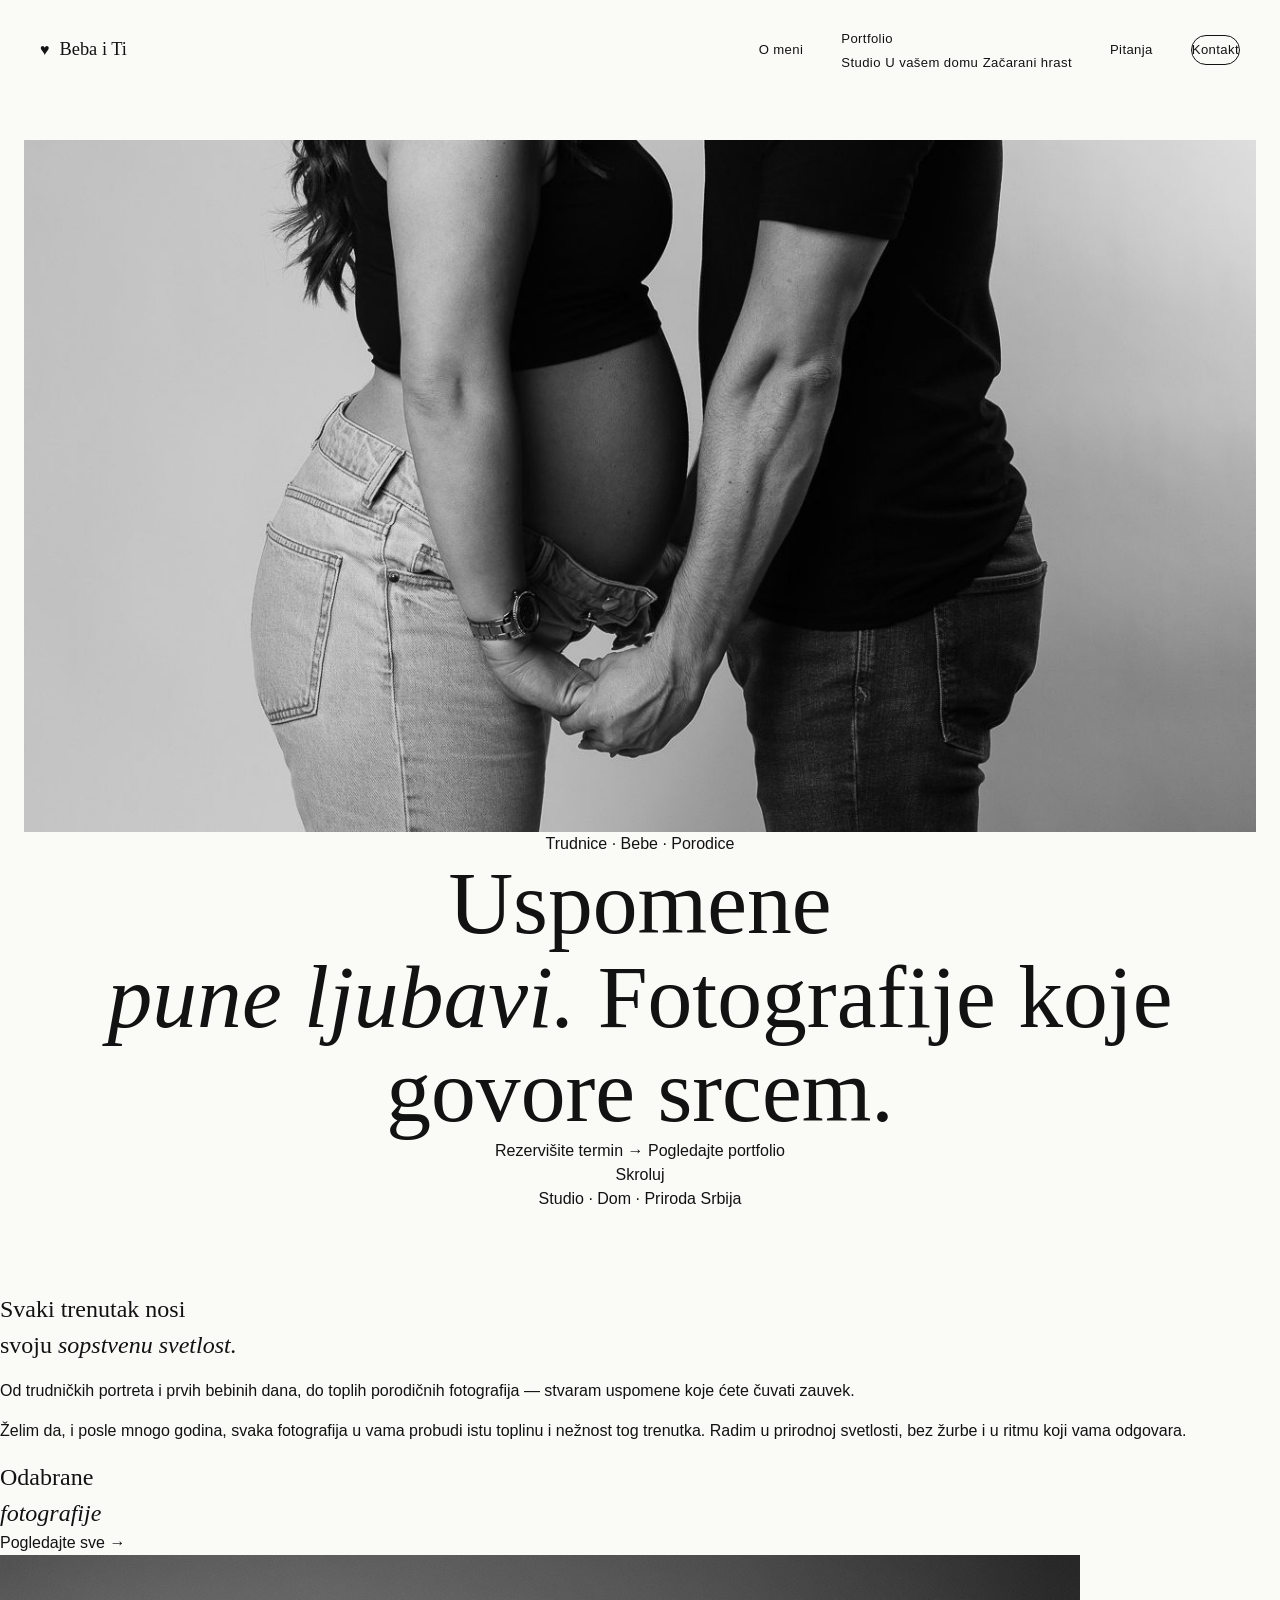
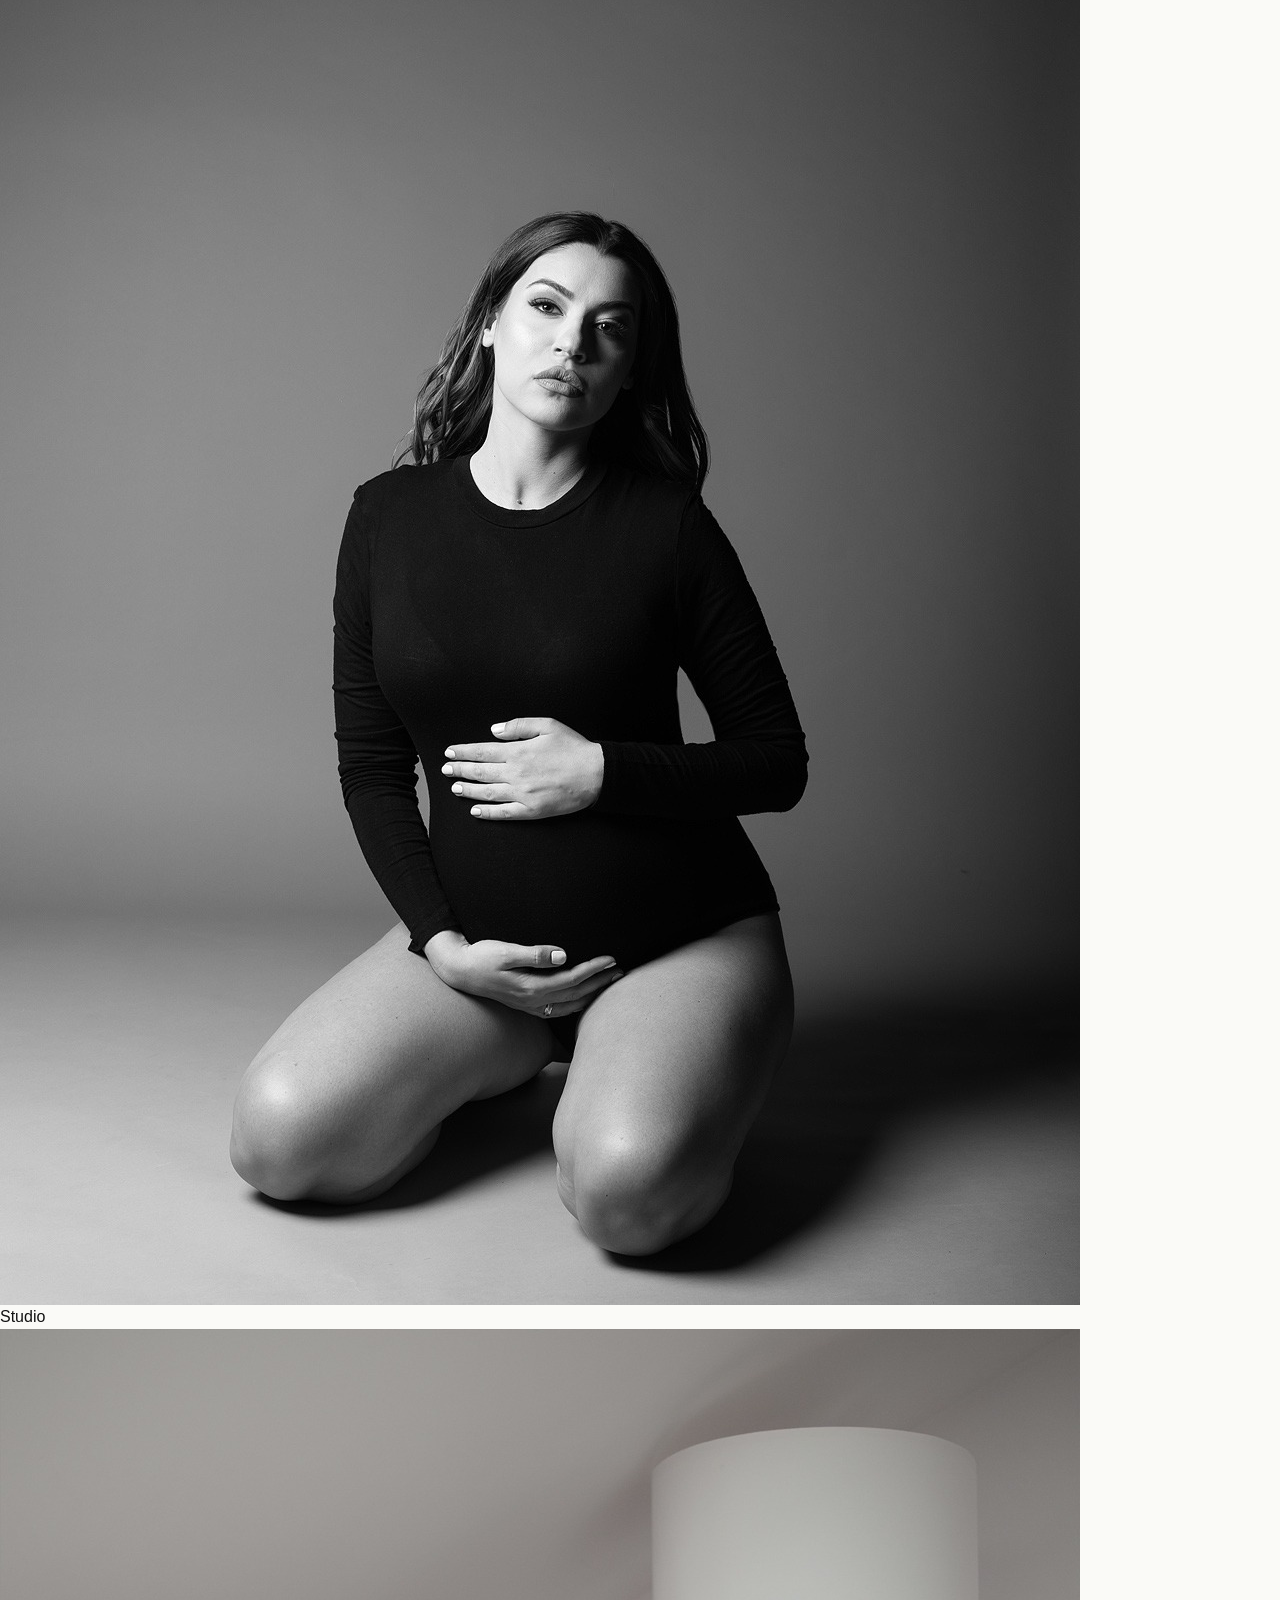
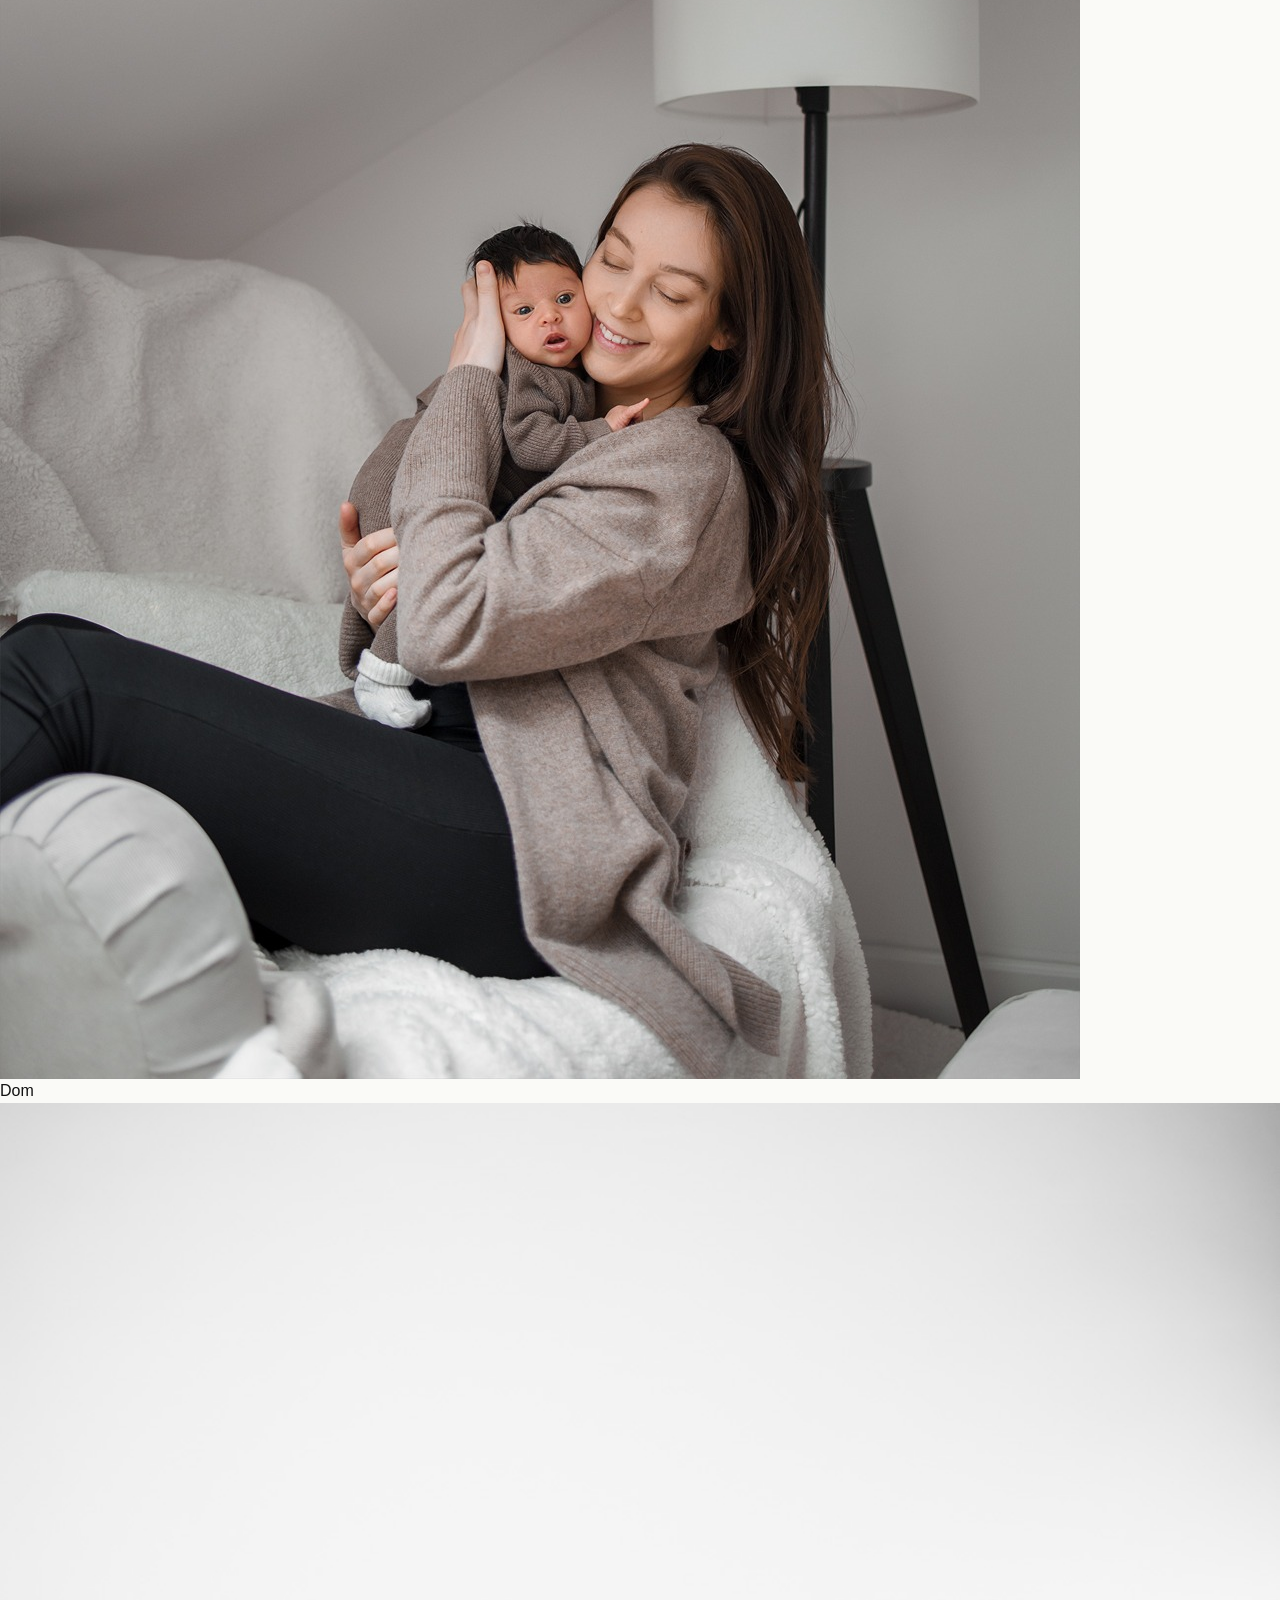
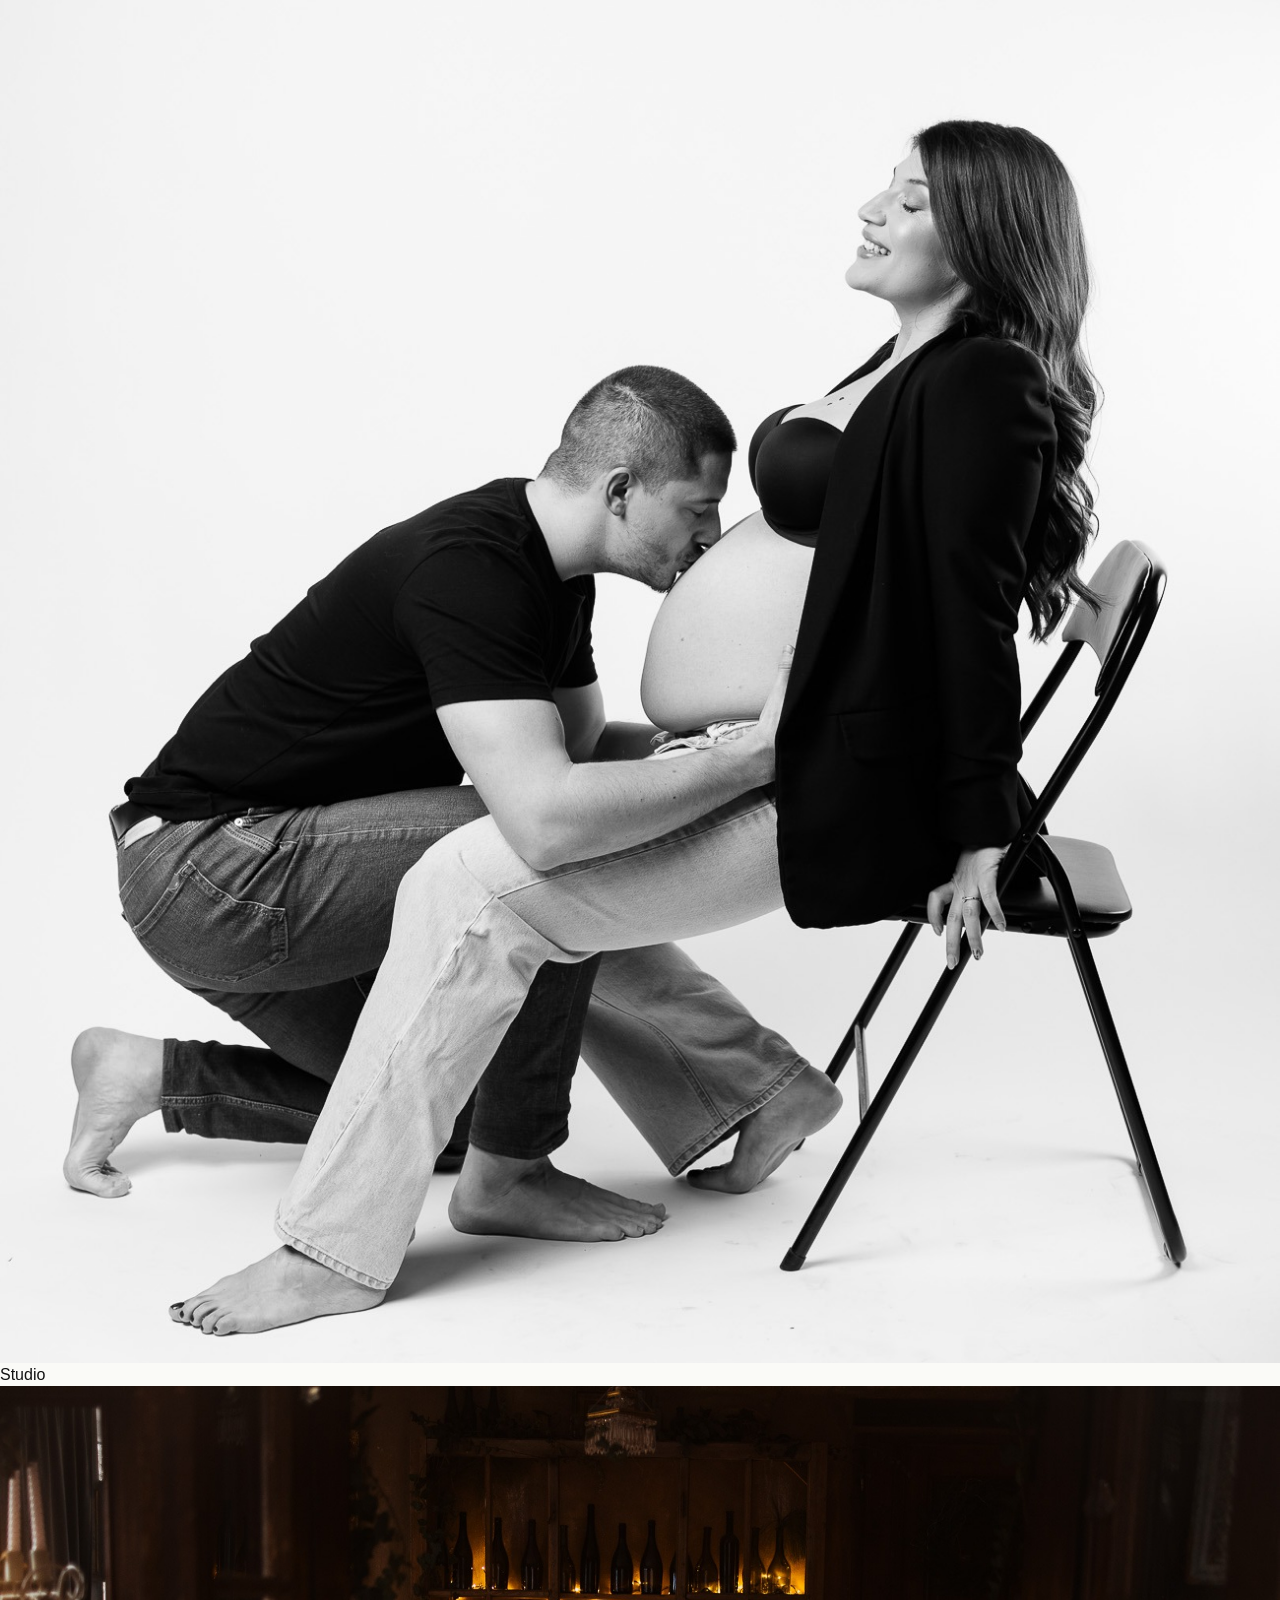
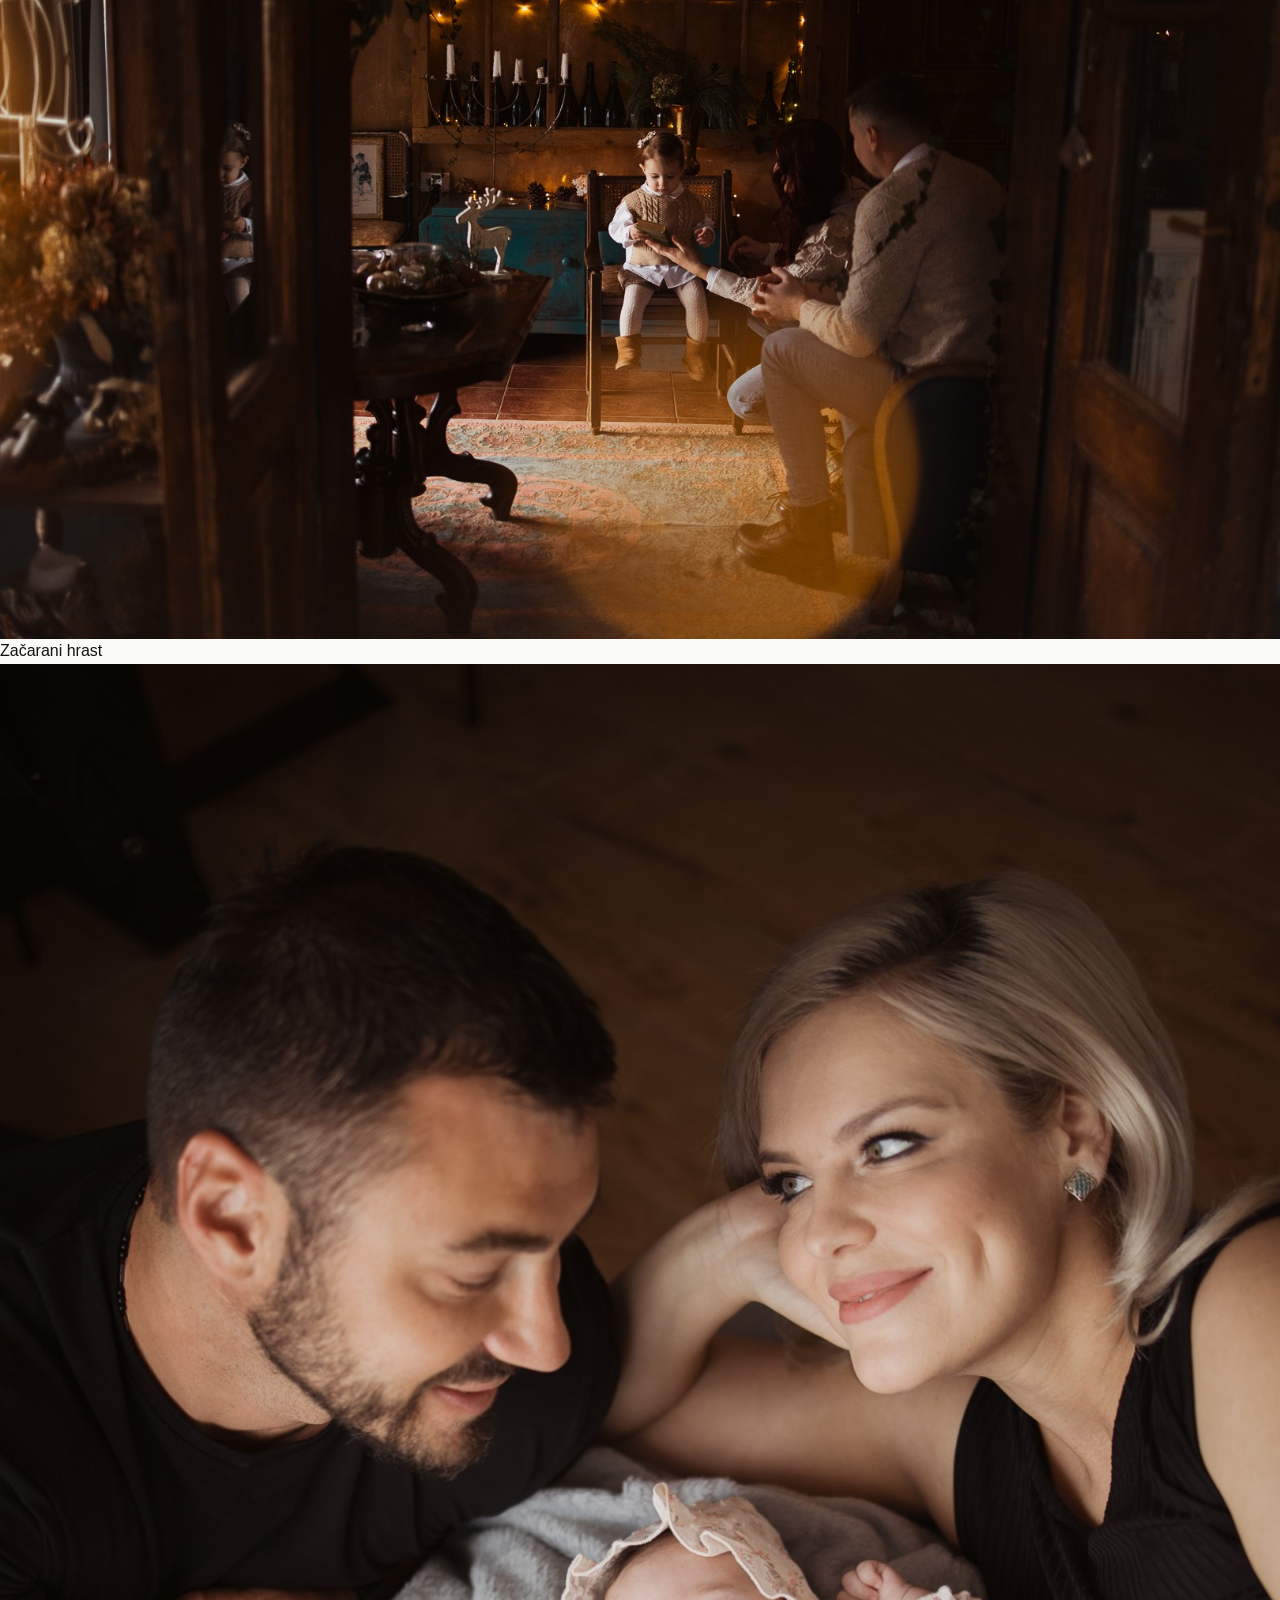
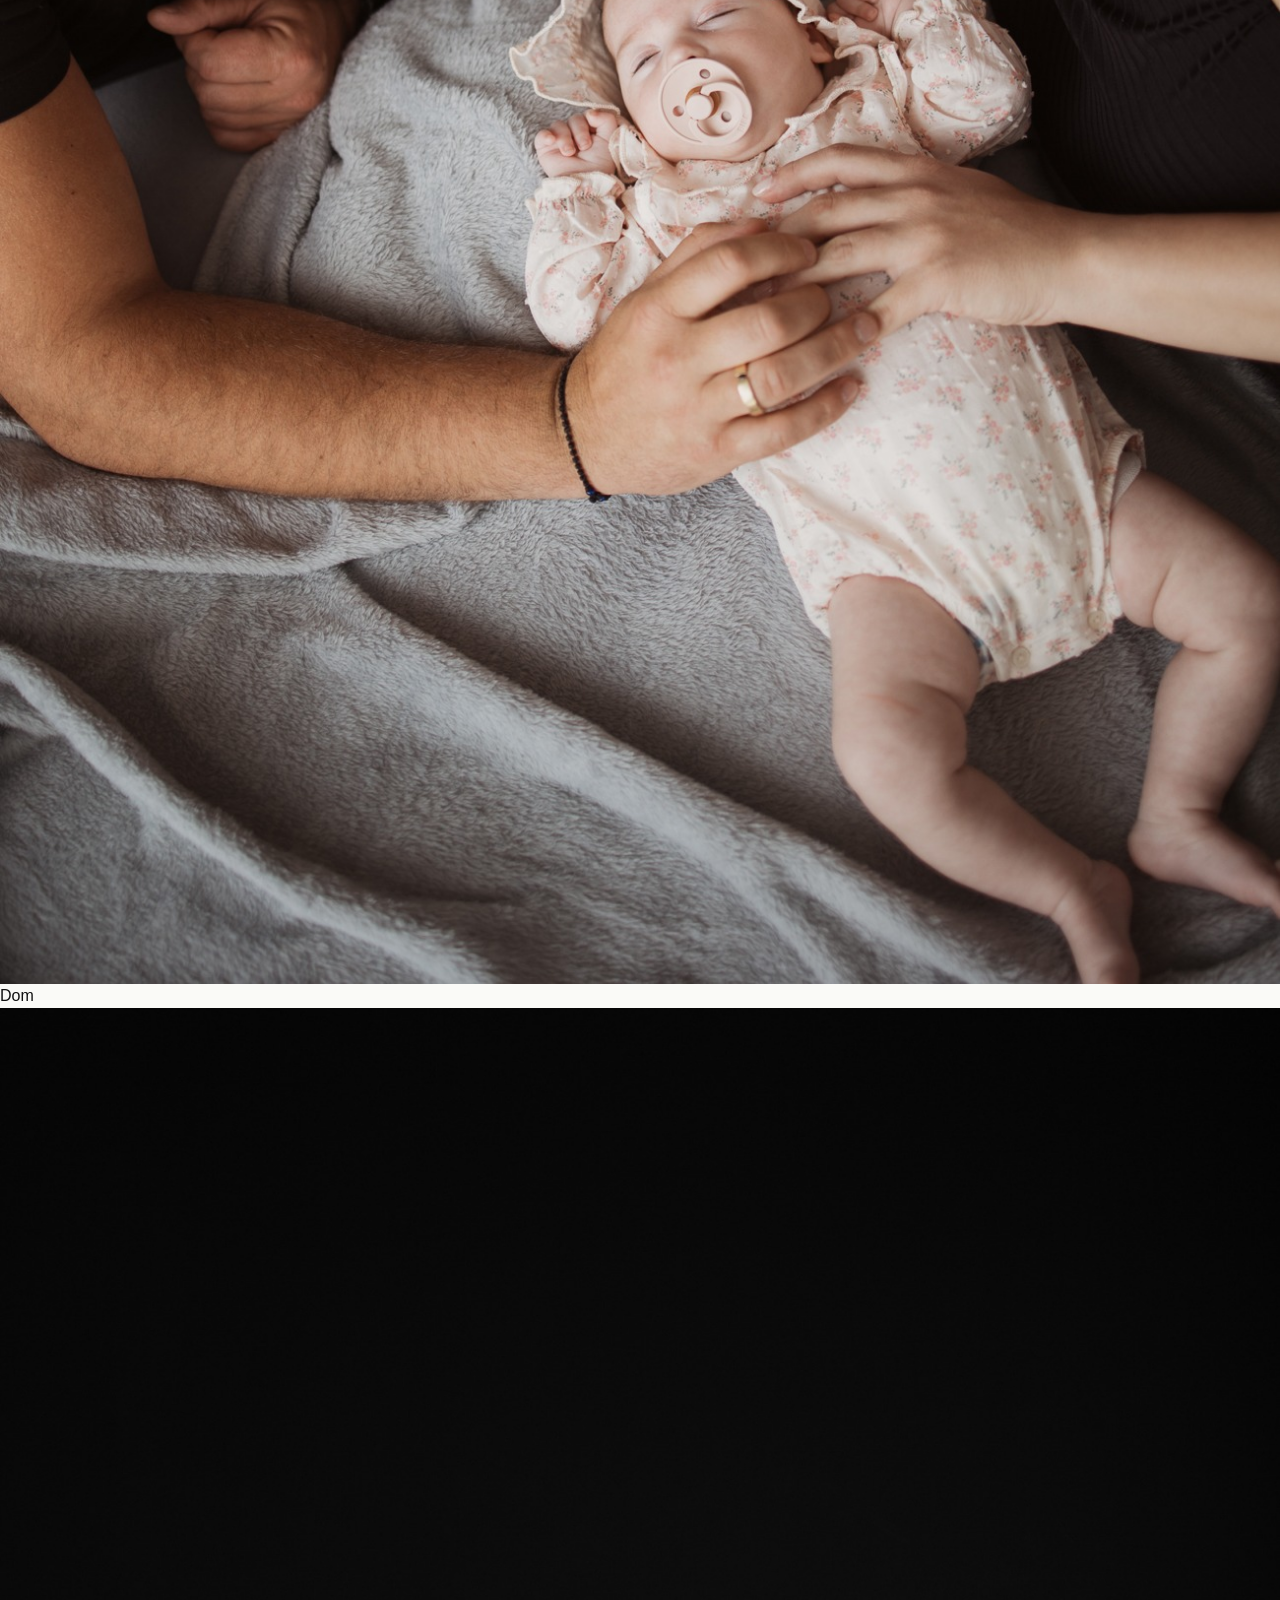
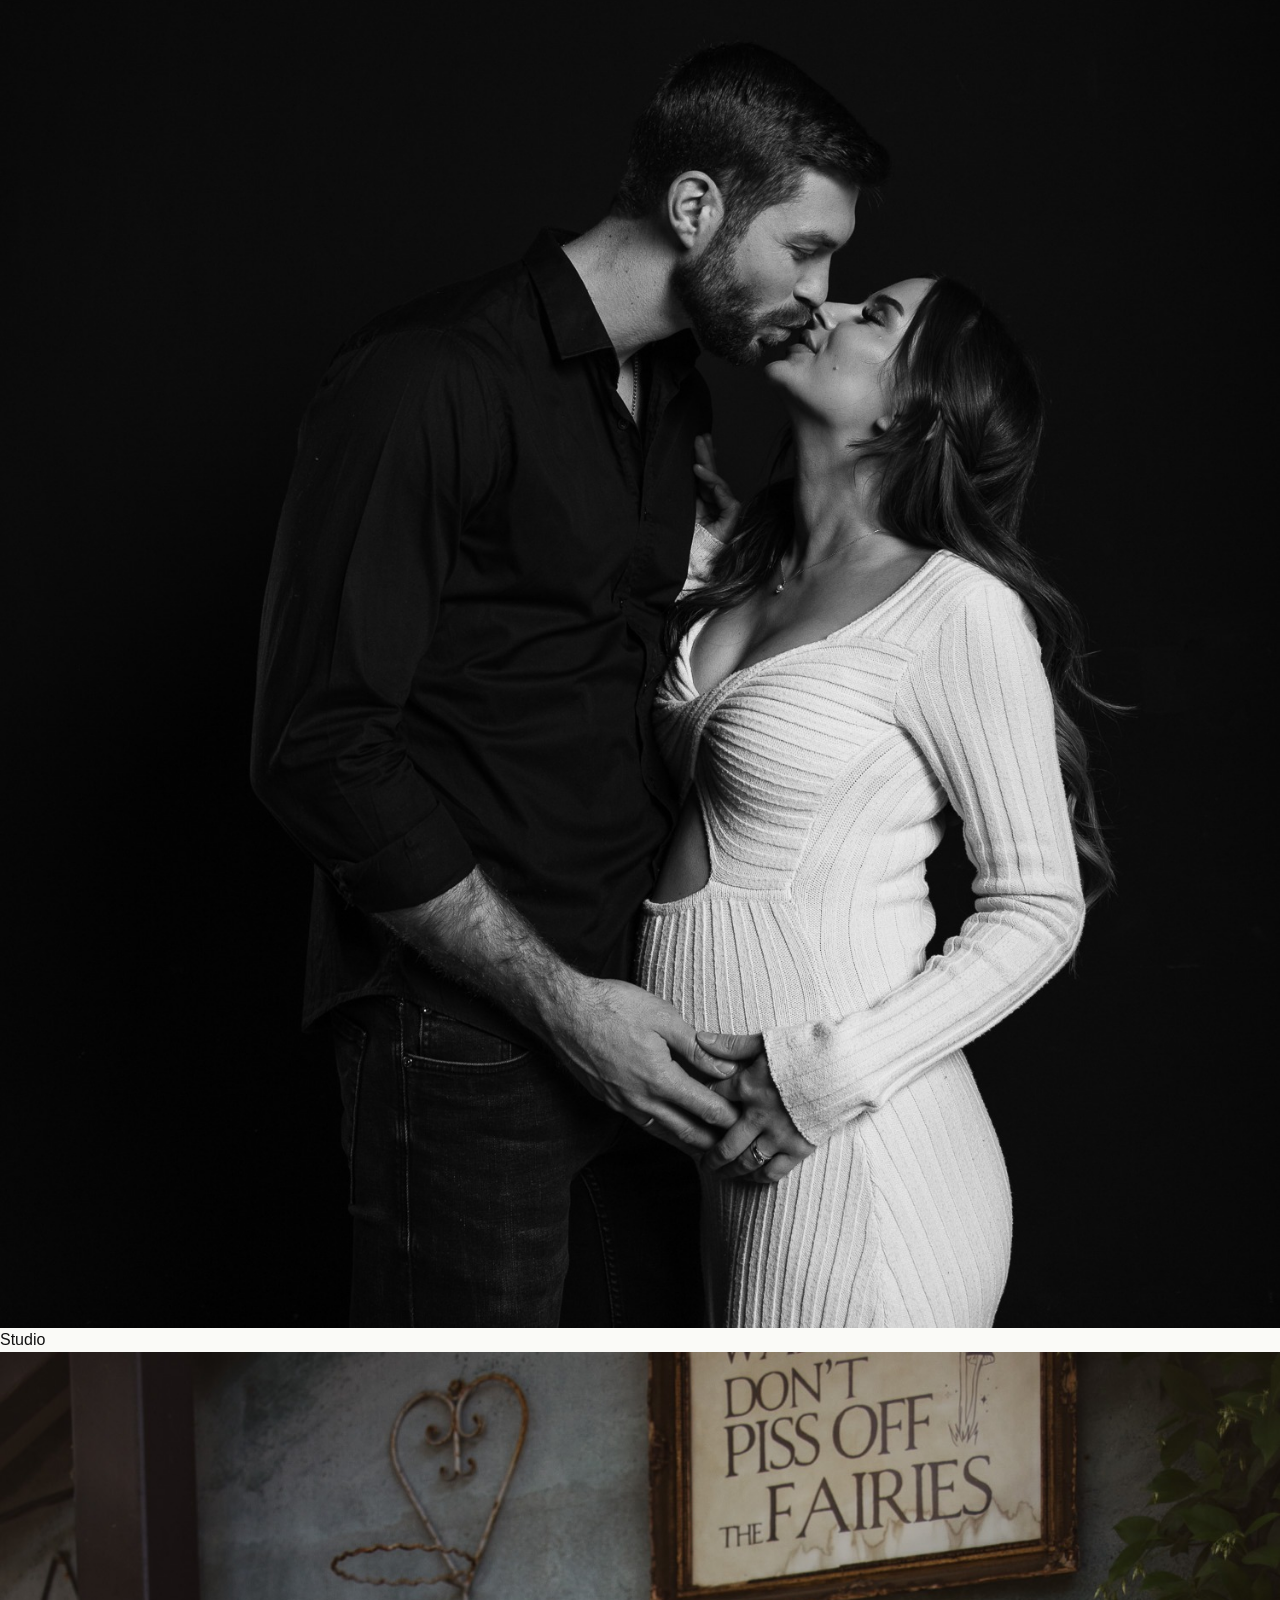
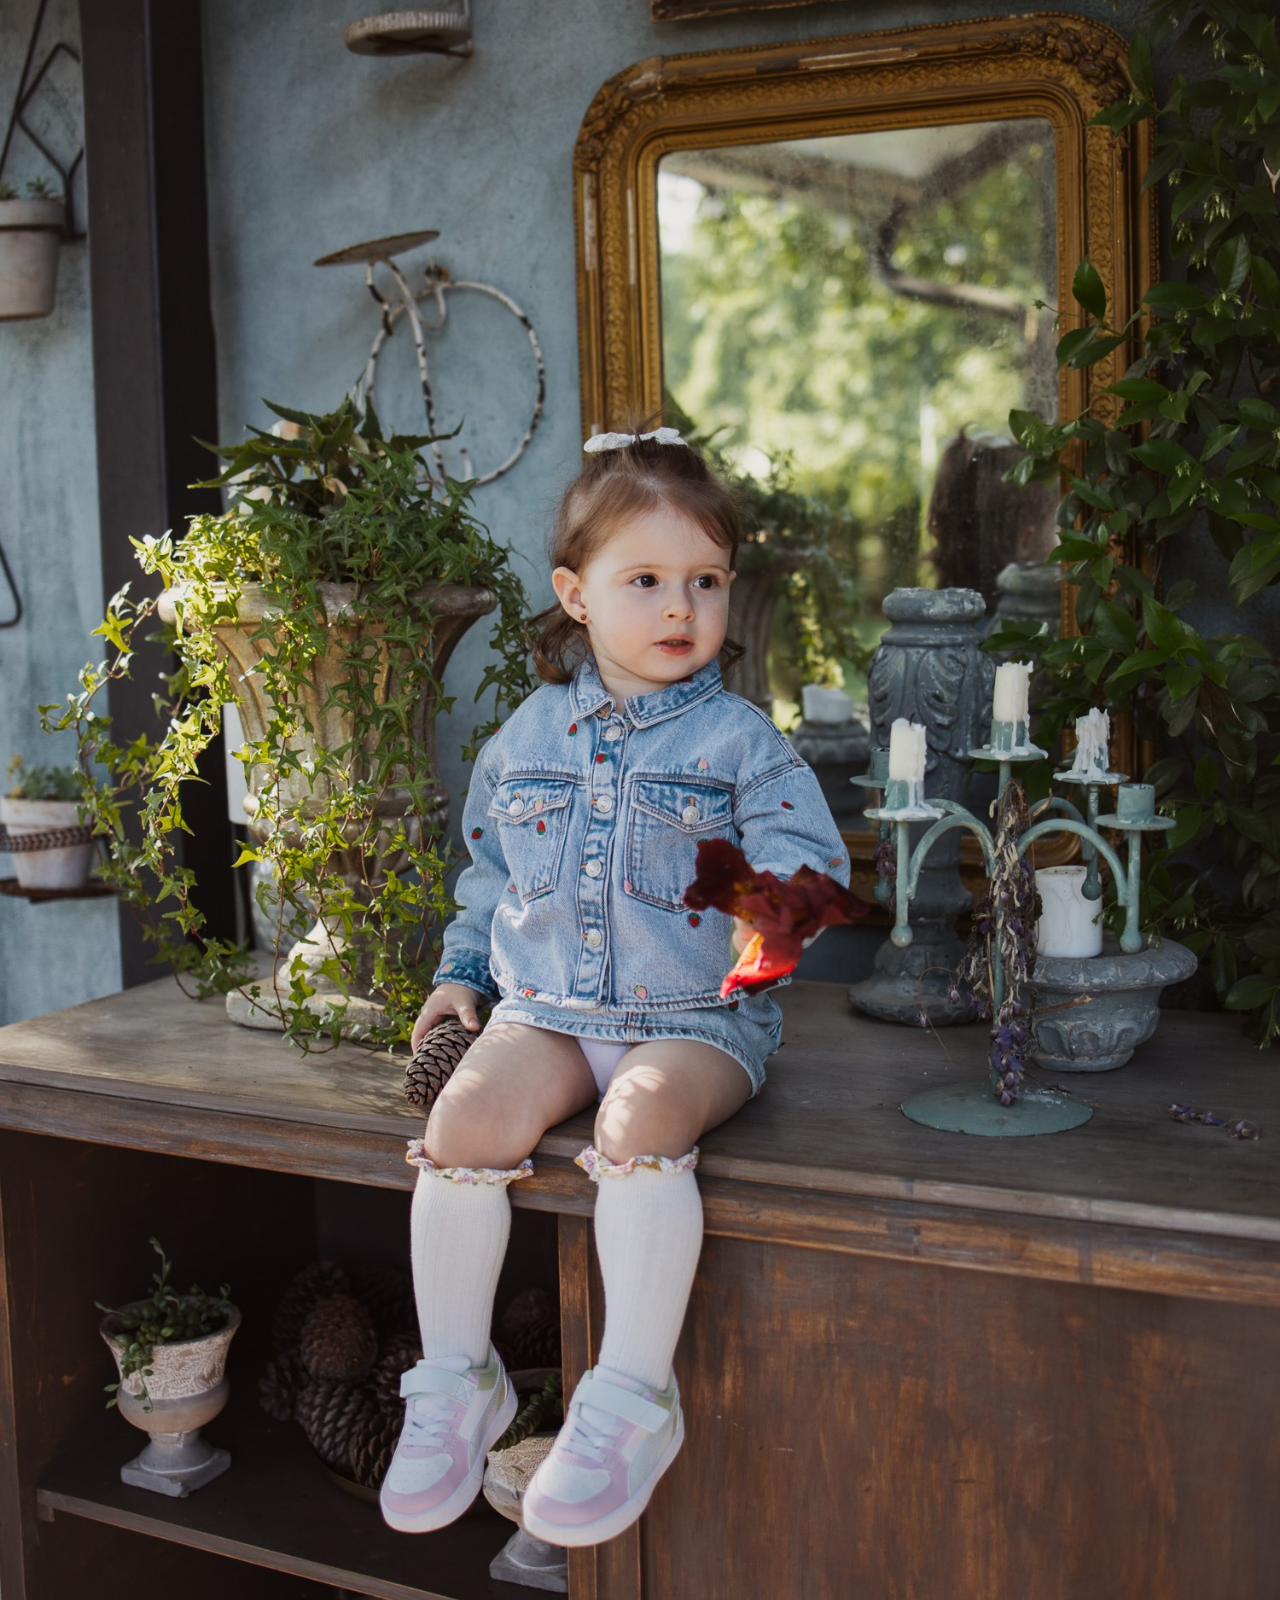
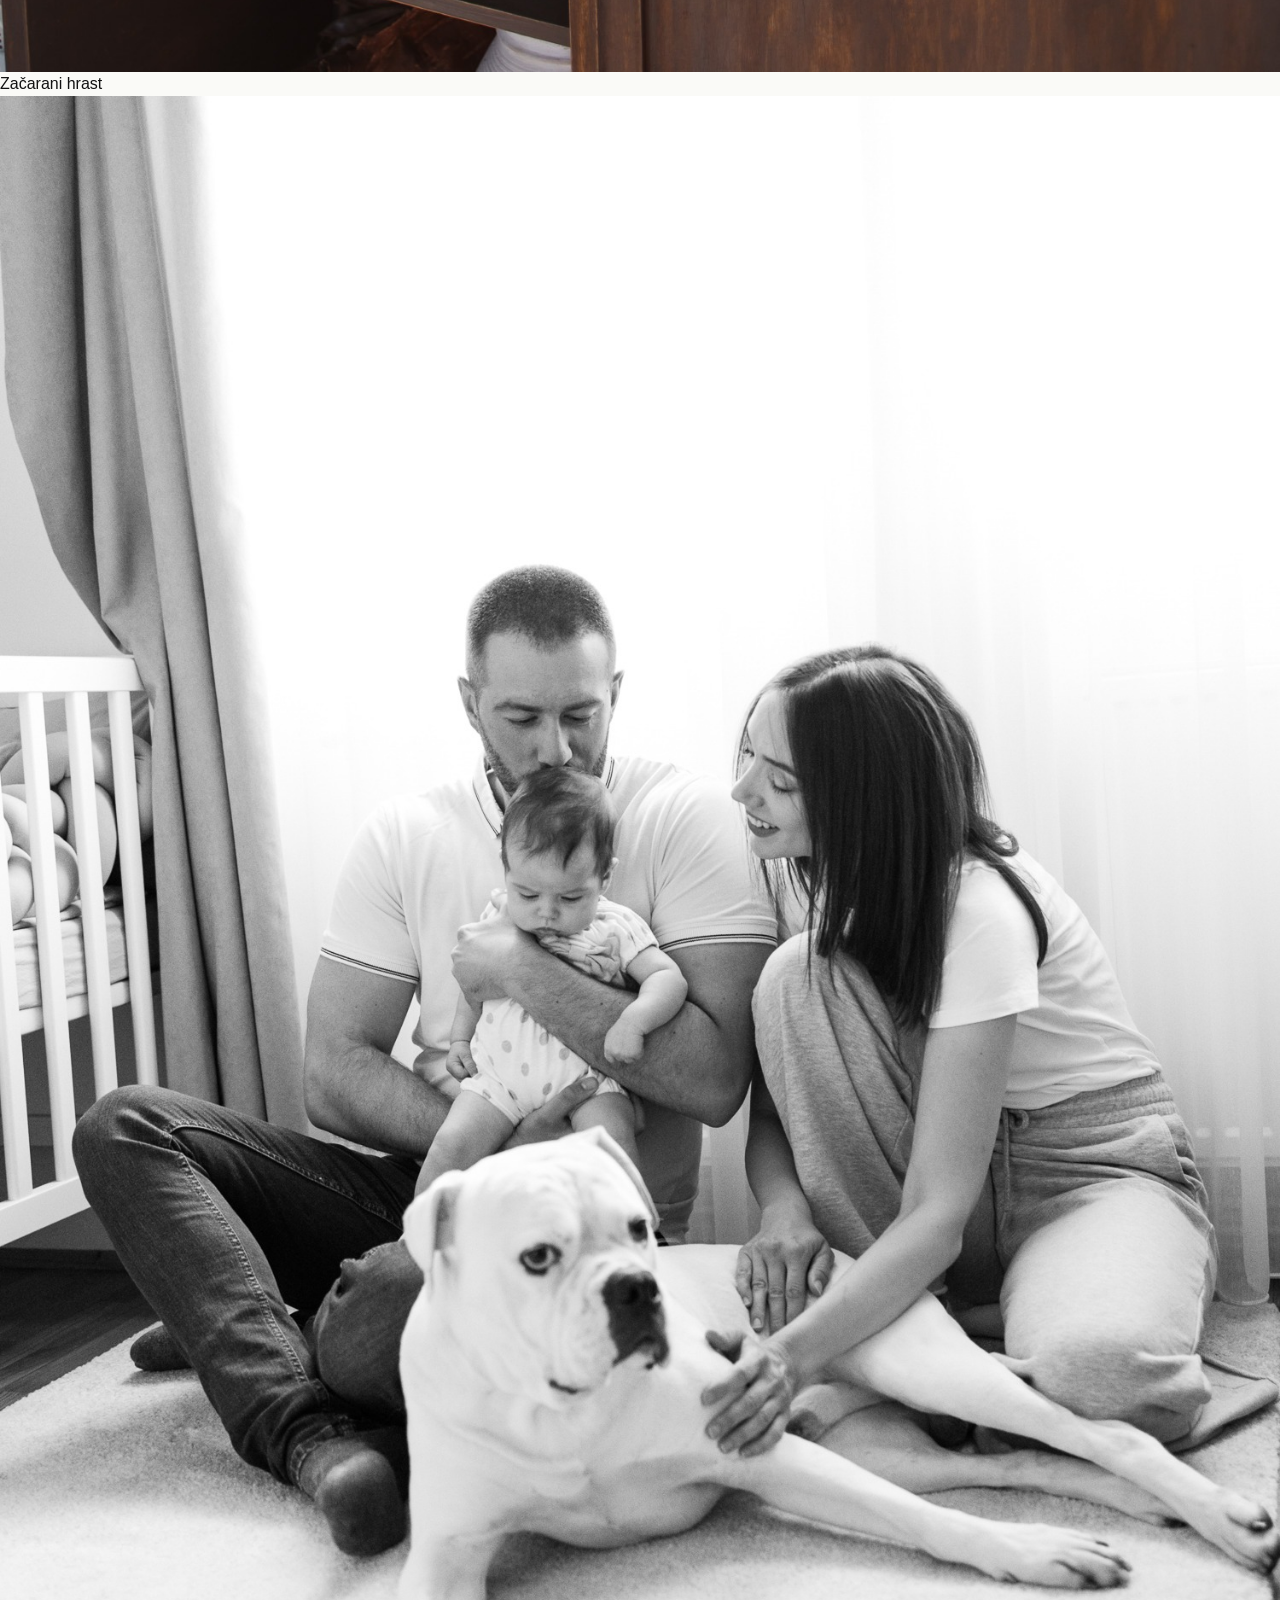
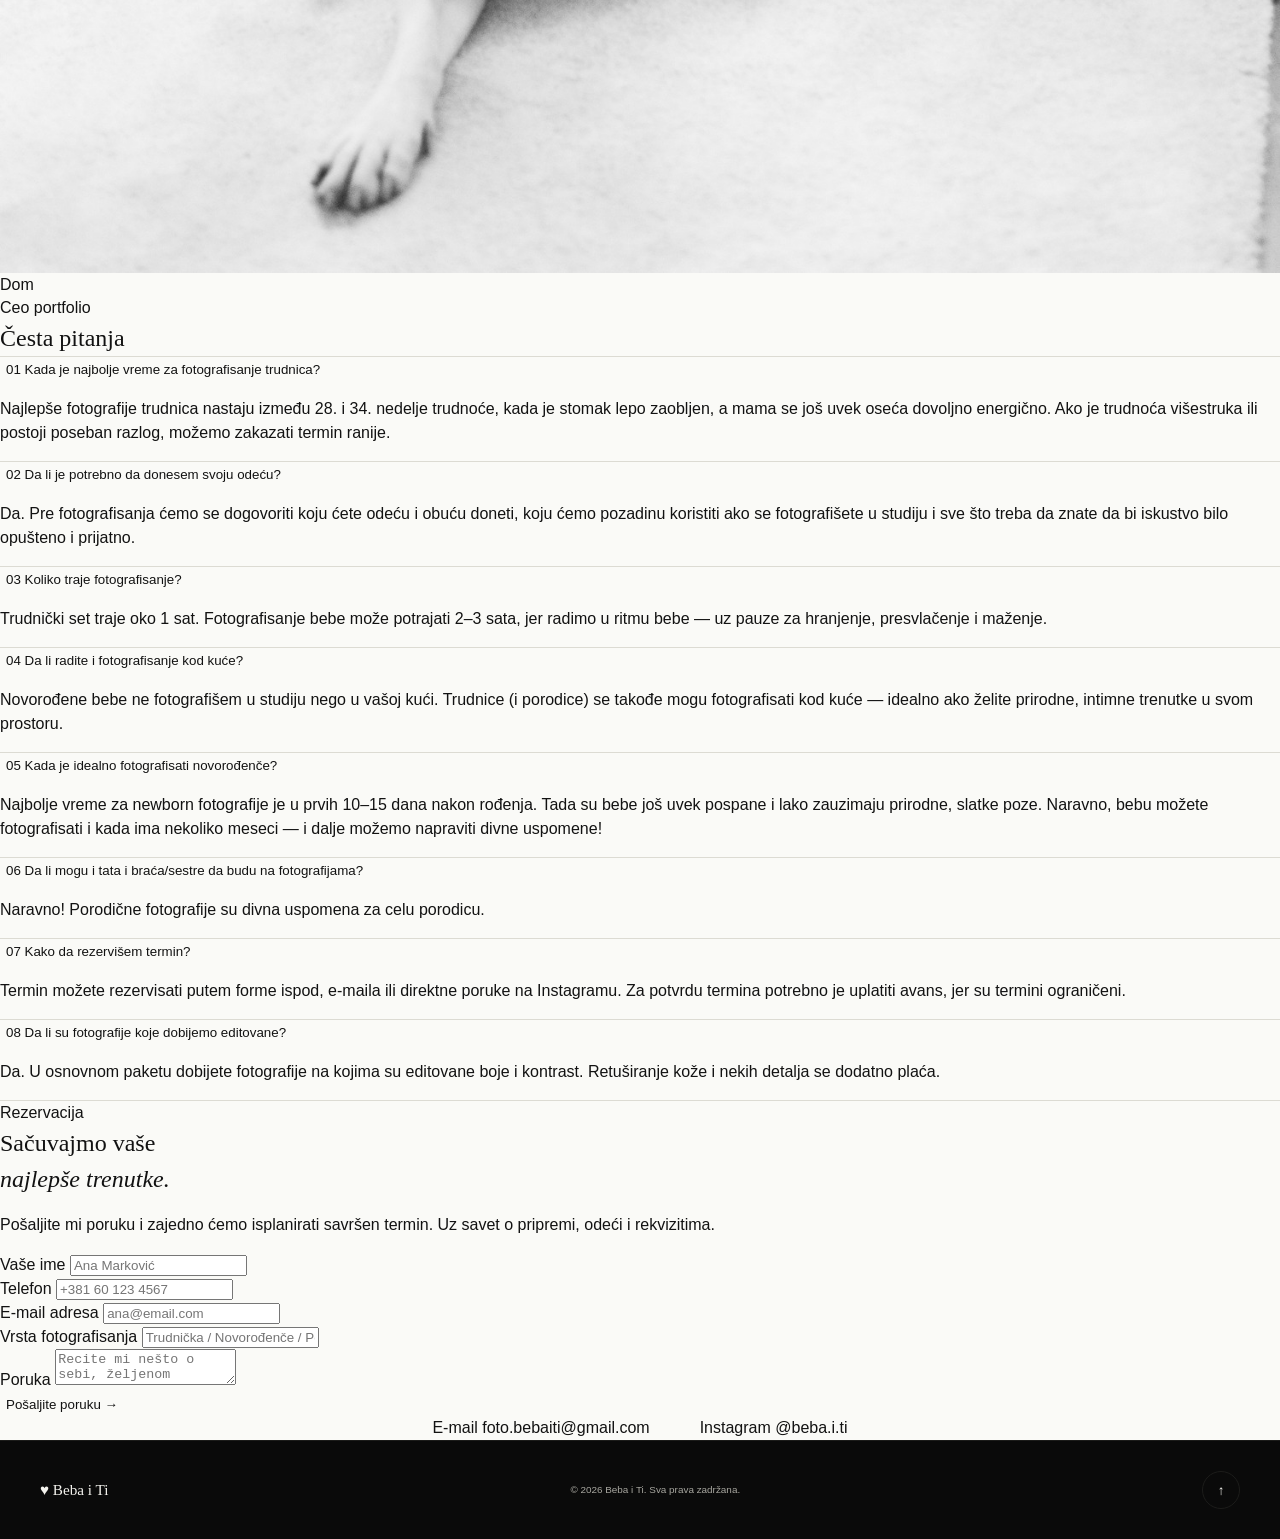
==== index.html @ a53508b2 "Website structure" ====
<!DOCTYPE html>
<html lang="sr">
<head>
<meta charset="UTF-8">
<meta name="viewport" content="width=device-width, initial-scale=1.0">
<title>Beba i Ti — Fotografisanje trudnica, beba i porodica</title>
<meta name="description" content="Fotografisanje trudnica i beba u toploj, prirodnoj atmosferi. Sačuvajte najlepše trenutke kroz autentične i emotivne fotografije.">
<link rel="icon" type="image/svg+xml" href="favicon.svg">
<link rel="stylesheet" href="css/style.css">
</head>
<body>

<!-- ── HEADER ── -->
<header class="site-header on-hero" id="siteHeader">
  <div class="header-inner">
    <a href="#hero" class="logo">
      <span class="logo-mark">♥</span>
      <span>Beba i Ti</span>
    </a>

    <nav class="main-nav">
      <a href="#o-meni">O meni</a>
      <div class="nav-dropdown">
        <a href="portfolio.html">Portfolio</a>
        <div class="dropdown-menu">
          <a href="portfolio.html#studio">Studio</a>
          <a href="portfolio.html#dom">U vašem domu</a>
          <a href="portfolio.html#hrast">Začarani hrast</a>
        </div>
      </div>
      <a href="#pitanja">Pitanja</a>
      <a href="#kontakt" class="nav-cta">Kontakt</a>
    </nav>

    <button class="menu-toggle" id="menuToggle" aria-label="Otvori meni" aria-expanded="false" aria-controls="mobileNav">
      <span></span><span></span><span></span>
    </button>
  </div>
</header>

<!-- ── MOBILE NAV ── -->
<div class="mobile-nav" id="mobileNav">
  <nav>
    <a href="#o-meni">O meni</a>
    <a href="portfolio.html">Portfolio</a>
    <a href="portfolio.html#studio">Studio</a>
    <a href="portfolio.html#dom">U vašem domu</a>
    <a href="#pitanja">Pitanja</a>
    <a href="#kontakt">Kontakt</a>
  </nav>
  <div class="mobile-nav-sub">
    <a href="mailto:foto.bebaiti@gmail.com">foto.bebaiti@gmail.com</a>
    <a href="https://www.instagram.com/beba.i.ti/" target="_blank" rel="noopener">@beba.i.ti</a>
  </div>
</div>

<main>

  <!-- ── HERO ── -->
  <section class="hero" id="hero">
    <div class="hero-bg">
      <img src="hero.jpg" alt="Beba i Ti — trudničke fotografije">
    </div>
    <div class="hero-overlay"></div>
    <div class="hero-grain"></div>

    <div class="hero-content">
      <div class="hero-eyebrow">
        <div class="hero-eyebrow-line"></div>
        <span class="hero-eyebrow-text">Trudnice · Bebe · Porodice</span>
      </div>
      <h1 class="hero-title">
        Uspomene<br>
        <em>pune ljubavi.</em>
        <span class="hero-title-small">Fotografije koje govore srcem.</span>
      </h1>
      <div class="hero-actions">
        <a href="#kontakt" class="hero-cta">
          Rezervišite termin
          <span class="hero-cta-arrow">→</span>
        </a>
        <a href="portfolio.html" class="hero-cta-secondary">Pogledajte portfolio</a>
      </div>
    </div>

    <div class="hero-scroll">
      <span class="hero-scroll-label">Skroluj</span>
      <div class="hero-scroll-line"></div>
    </div>

    <div class="hero-info">
      <span class="hero-info-item">Studio · Dom · Priroda</span>
      <span class="hero-info-item">Srbija</span>
    </div>
  </section>

  <!-- ── ABOUT ── -->
  <section class="about" id="o-meni">
    <h2 class="about-quote reveal">
      Svaki trenutak nosi<br>
      svoju <em>sopstvenu svetlost.</em>
    </h2>
    <div class="about-right">
      <p class="reveal">Od trudničkih portreta i prvih bebinih dana, do toplih porodičnih fotografija — stvaram uspomene koje ćete čuvati zauvek.</p>
      <p class="reveal">Želim da, i posle mnogo godina, svaka fotografija u vama probudi istu toplinu i nežnost tog trenutka. Radim u prirodnoj svetlosti, bez žurbe i u ritmu koji vama odgovara.</p>
    </div>
  </section>

  <div class="divider"></div>

  <!-- ── PORTFOLIO PREVIEW ── -->
  <section class="portfolio-preview" id="portfolio-preview">
    <div class="portfolio-preview-head reveal">
      <h2>
        Odabrane<br>
        <em style="font-family:'Playfair Display',serif;font-style:italic;">fotografije</em>
      </h2>
      <a href="portfolio.html" class="see-all">Pogledajte sve →</a>
    </div>

    <div class="photo-strip" id="photoStrip">

      <div class="strip-photo reveal">
        <img src="Studio - Beba i Ti/imgi_1_fotografisanjetrudnicastudio18.jpg" alt="Studio fotografija" loading="lazy"
             onerror="this.closest('.strip-photo').style.display='none'">
        <span class="strip-label">Studio</span>
      </div>

      <div class="strip-photo reveal">
        <img src="U vašem domu - Beba i Ti/imgi_1_fotografisanjebeba4.jpg" alt="Fotografija u domu" loading="lazy"
             onerror="this.closest('.strip-photo').style.display='none'">
        <span class="strip-label">Dom</span>
      </div>

      <div class="strip-photo reveal">
        <img src="Studio - Beba i Ti/imgi_2_fotografisanjetrudnicastudio14.jpg" alt="Studio fotografija" loading="lazy"
             onerror="this.closest('.strip-photo').style.display='none'">
        <span class="strip-label">Studio</span>
      </div>

      <div class="strip-photo reveal">
        <img src="Začarani Hrast - Beba i Ti/imgi_1_zacaranihrast1.jpg" alt="Začarani hrast fotografija" loading="lazy"
             onerror="this.closest('.strip-photo').style.display='none'">
        <span class="strip-label">Začarani hrast</span>
      </div>

      <div class="strip-photo reveal">
        <img src="U vašem domu - Beba i Ti/imgi_17_fotografisanjebeba13.jpg" alt="Fotografija u domu" loading="lazy"
             onerror="this.closest('.strip-photo').style.display='none'">
        <span class="strip-label">Dom</span>
      </div>

      <div class="strip-photo reveal">
        <img src="Studio - Beba i Ti/imgi_21_fotografisanjetrudnicastudio6.jpg" alt="Studio fotografija" loading="lazy"
             onerror="this.closest('.strip-photo').style.display='none'">
        <span class="strip-label">Studio</span>
      </div>

      <div class="strip-photo reveal">
        <img src="Začarani Hrast - Beba i Ti/imgi_5_zacaranihrast4.jpg" alt="Začarani hrast fotografija" loading="lazy"
             onerror="this.closest('.strip-photo').style.display='none'">
        <span class="strip-label">Začarani hrast</span>
      </div>

      <div class="strip-photo reveal">
        <img src="U vašem domu - Beba i Ti/imgi_3_fotografisanjeporodice1.jpg" alt="Porodična fotografija" loading="lazy"
             onerror="this.closest('.strip-photo').style.display='none'">
        <span class="strip-label">Dom</span>
      </div>

    </div>

    <div class="portfolio-preview-cta reveal">
      <a href="portfolio.html" class="btn-outline">Ceo portfolio</a>
    </div>
  </section>

  <div class="divider"></div>

  <!-- ── FAQ ── -->
  <section class="faq-section" id="pitanja">
    <div class="section-label reveal">
      <h2>Česta pitanja</h2>
    </div>

    <div class="faq-list">

      <div class="faq-item reveal">
        <button class="faq-btn" aria-expanded="false">
          <span class="faq-n">01</span>
          <span class="faq-q">Kada je najbolje vreme za fotografisanje trudnica?</span>
          <span class="faq-toggle" aria-hidden="true"></span>
        </button>
        <div class="faq-body">
          <p>Najlepše fotografije trudnica nastaju između 28. i 34. nedelje trudnoće, kada je stomak lepo zaobljen, a mama se još uvek oseća dovoljno energično. Ako je trudnoća višestruka ili postoji poseban razlog, možemo zakazati termin ranije.</p>
        </div>
      </div>

      <div class="faq-item reveal">
        <button class="faq-btn" aria-expanded="false">
          <span class="faq-n">02</span>
          <span class="faq-q">Da li je potrebno da donesem svoju odeću?</span>
          <span class="faq-toggle" aria-hidden="true"></span>
        </button>
        <div class="faq-body">
          <p>Da. Pre fotografisanja ćemo se dogovoriti koju ćete odeću i obuću doneti, koju ćemo pozadinu koristiti ako se fotografišete u studiju i sve što treba da znate da bi iskustvo bilo opušteno i prijatno.</p>
        </div>
      </div>

      <div class="faq-item reveal">
        <button class="faq-btn" aria-expanded="false">
          <span class="faq-n">03</span>
          <span class="faq-q">Koliko traje fotografisanje?</span>
          <span class="faq-toggle" aria-hidden="true"></span>
        </button>
        <div class="faq-body">
          <p>Trudnički set traje oko 1 sat. Fotografisanje bebe može potrajati 2–3 sata, jer radimo u ritmu bebe — uz pauze za hranjenje, presvlačenje i maženje.</p>
        </div>
      </div>

      <div class="faq-item reveal">
        <button class="faq-btn" aria-expanded="false">
          <span class="faq-n">04</span>
          <span class="faq-q">Da li radite i fotografisanje kod kuće?</span>
          <span class="faq-toggle" aria-hidden="true"></span>
        </button>
        <div class="faq-body">
          <p>Novorođene bebe ne fotografišem u studiju nego u vašoj kući. Trudnice (i porodice) se takođe mogu fotografisati kod kuće — idealno ako želite prirodne, intimne trenutke u svom prostoru.</p>
        </div>
      </div>

      <div class="faq-item reveal">
        <button class="faq-btn" aria-expanded="false">
          <span class="faq-n">05</span>
          <span class="faq-q">Kada je idealno fotografisati novorođenče?</span>
          <span class="faq-toggle" aria-hidden="true"></span>
        </button>
        <div class="faq-body">
          <p>Najbolje vreme za newborn fotografije je u prvih 10–15 dana nakon rođenja. Tada su bebe još uvek pospane i lako zauzimaju prirodne, slatke poze. Naravno, bebu možete fotografisati i kada ima nekoliko meseci — i dalje možemo napraviti divne uspomene!</p>
        </div>
      </div>

      <div class="faq-item reveal">
        <button class="faq-btn" aria-expanded="false">
          <span class="faq-n">06</span>
          <span class="faq-q">Da li mogu i tata i braća/sestre da budu na fotografijama?</span>
          <span class="faq-toggle" aria-hidden="true"></span>
        </button>
        <div class="faq-body">
          <p>Naravno! Porodične fotografije su divna uspomena za celu porodicu.</p>
        </div>
      </div>

      <div class="faq-item reveal">
        <button class="faq-btn" aria-expanded="false">
          <span class="faq-n">07</span>
          <span class="faq-q">Kako da rezervišem termin?</span>
          <span class="faq-toggle" aria-hidden="true"></span>
        </button>
        <div class="faq-body">
          <p>Termin možete rezervisati putem forme ispod, e-maila ili direktne poruke na Instagramu. Za potvrdu termina potrebno je uplatiti avans, jer su termini ograničeni.</p>
        </div>
      </div>

      <div class="faq-item reveal">
        <button class="faq-btn" aria-expanded="false">
          <span class="faq-n">08</span>
          <span class="faq-q">Da li su fotografije koje dobijemo editovane?</span>
          <span class="faq-toggle" aria-hidden="true"></span>
        </button>
        <div class="faq-body">
          <p>Da. U osnovnom paketu dobijete fotografije na kojima su editovane boje i kontrast. Retuširanje kože i nekih detalja se dodatno plaća.</p>
        </div>
      </div>

    </div>
  </section>

  <!-- ── CONTACT ── -->
  <section class="contact-section" id="kontakt">
    <span class="label">Rezervacija</span>
    <h2 class="reveal">Sačuvajmo vaše<br><em>najlepše trenutke.</em></h2>
    <p class="reveal">Pošaljite mi poruku i zajedno ćemo isplanirati savršen termin. Uz savet o pripremi, odeći i rekvizitima.</p>

    <!-- Contact Form -->
    <form class="contact-form reveal" id="contactForm" novalidate>
      <div class="form-row">
        <div class="form-group">
          <label class="form-label" for="cf-name">Vaše ime</label>
          <input class="form-input" type="text" id="cf-name" name="name" placeholder="Ana Marković" required>
        </div>
        <div class="form-group">
          <label class="form-label" for="cf-phone">Telefon</label>
          <input class="form-input" type="tel" id="cf-phone" name="phone" placeholder="+381 60 123 4567">
        </div>
      </div>
      <div class="form-group">
        <label class="form-label" for="cf-email">E-mail adresa</label>
        <input class="form-input" type="email" id="cf-email" name="email" placeholder="ana@email.com" required>
      </div>
      <div class="form-group">
        <label class="form-label" for="cf-service">Vrsta fotografisanja</label>
        <input class="form-input" type="text" id="cf-service" name="service" placeholder="Trudnička / Novorođenče / Porodica / Začarani hrast…">
      </div>
      <div class="form-group">
        <label class="form-label" for="cf-message">Poruka</label>
        <textarea class="form-textarea" id="cf-message" name="message" placeholder="Recite mi nešto o sebi, željenom terminu ili posebnim željama…"></textarea>
      </div>
      <button type="submit" class="form-submit">
        Pošaljite poruku
        <span>→</span>
      </button>
    </form>

    <div class="contact-divider"></div>

    <div class="contact-links reveal">
      <div class="contact-item">
        <span class="label">E-mail</span>
        <a href="mailto:foto.bebaiti@gmail.com">foto.bebaiti@gmail.com</a>
      </div>
      <div class="contact-item">
        <span class="label">Instagram</span>
        <a href="https://www.instagram.com/beba.i.ti/" target="_blank" rel="noopener">@beba.i.ti</a>
      </div>
    </div>
  </section>

</main>

<!-- ── FOOTER ── -->
<footer class="site-footer">
  <a href="#hero" class="footer-logo">♥ Beba i Ti</a>
  <p class="footer-copy">© <span id="year"></span> Beba i Ti. Sva prava zadržana.</p>
  <button id="toTop" class="to-top" aria-label="Na vrh strane">↑</button>
</footer>

<!-- ── LIGHTBOX ── -->
<div class="lightbox" id="lightbox" role="dialog" aria-label="Pregled fotografije" aria-modal="true">
  <button class="lightbox-close" id="lbClose" aria-label="Zatvori">✕</button>
  <button class="lightbox-prev"  id="lbPrev"  aria-label="Prethodna">‹</button>
  <div class="lb-stage">
    <img src="" alt="" id="lbImg" class="lightbox-img">
    <div class="lb-caption">
      <span class="lb-counter" id="lbCounter"></span>
      <span class="lb-label" id="lbLabel"></span>
    </div>
  </div>
  <button class="lightbox-next"  id="lbNext"  aria-label="Sledeća">›</button>
  <div class="lb-thumbs" id="lbThumbs"></div>
</div>

<script src="js/main.js"></script>
</body>
</html>
---- css/style.css ----
/* ============================================================
   BEBA I TI — minimalistički crno-beli sajt
   Tokeni: paper / ink / void su jedine "boje" — strogo crno-belo
   ============================================================ */

:root{
  --paper: #FAFAF7;
  --paper-dim: #F0EFE9;
  --ink: #121212;
  --ink-soft: #5A5A56;
  --line: #DCDBD3;

  --void: #0A0A0A;
  --void-soft: #1C1C1A;
  --on-void: #F4F3EE;
  --on-void-soft: #A8A7A0;

  --serif: "Fraunces", "Iowan Old Style", serif;
  --sans: "Archivo", "Helvetica Neue", Arial, sans-serif;
  --mono: "JetBrains Mono", "SF Mono", monospace;

  --ease: cubic-bezier(.22,1,.36,1);
  --container: 1280px;
}

*{ box-sizing: border-box; }
html{ scroll-behavior: smooth; }
@media (prefers-reduced-motion: reduce){
  html{ scroll-behavior: auto; }
  *{ animation-duration: 0.001ms !important; animation-iteration-count: 1 !important; transition-duration: 0.001ms !important; scroll-behavior: auto !important; }
}

body{
  margin:0;
  background: var(--paper);
  color: var(--ink);
  font-family: var(--sans);
  font-size: 16px;
  line-height: 1.5;
  -webkit-font-smoothing: antialiased;
  overflow-x: hidden;
}

a{ color: inherit; text-decoration: none; }
ul,ol{ margin:0; padding:0; }
img{ max-width:100%; display:block; }
button{ font-family: inherit; background:none; border:none; cursor:pointer; color: inherit; }

.mono{ font-family: var(--mono); letter-spacing: .08em; text-transform: uppercase; }

.eyebrow{
  font-size: .72rem;
  color: var(--ink-soft);
  margin: 0 0 14px;
  font-weight: 500;
}

h1,h2,h3{ font-family: var(--serif); font-weight: 500; margin: 0; }
em{ font-style: italic; font-weight: 400; }

/* ============== FILM GRAIN OVERLAY ============== */
.grain{
  position: fixed; inset:0;
  pointer-events:none;
  z-index: 999;
  opacity: .035;
  mix-blend-mode: overlay;
  background-image: url("data:image/svg+xml;utf8,<svg xmlns='http://www.w3.org/2000/svg' width='160' height='160'><filter id='n'><feTurbulence type='fractalNoise' baseFrequency='0.9' numOctaves='2' stitchTiles='stitch'/></filter><rect width='100%25' height='100%25' filter='url(%23n)'/></svg>");
  background-size: 160px 160px;
}

/* ============== HEADER / NAV ============== */
.site-header{
  position: fixed; top:0; left:0; right:0;
  z-index: 200;
  padding: 26px 0;
  transition: padding .4s var(--ease), background-color .4s var(--ease), border-color .4s var(--ease);
}
.site-header.is-scrolled{
  padding: 14px 0;
  background: rgba(250,250,247,.88);
  backdrop-filter: blur(10px);
  border-bottom: 1px solid var(--line);
}

.header-inner{
  max-width: var(--container);
  margin: 0 auto;
  padding: 0 40px;
  display:flex; align-items:center; justify-content:space-between;
}
.logo{ display:flex; align-items:center; gap:10px; font-family: var(--serif); font-size: 1.15rem; transition: color .4s var(--ease); }
.logo-mark{ font-size: 1rem; }

.main-nav{ display:flex; align-items:center; gap: 38px; }
.main-nav a{ font-size: .82rem; letter-spacing: .03em; position:relative; padding: 4px 0; transition: color .3s var(--ease); }
.main-nav a:not(.nav-cta)::after{
  content:''; position:absolute; left:0; bottom:-2px; width:0; height:1px; background: currentColor;
  transition: width .35s var(--ease);
}
.main-nav a:not(.nav-cta):hover::after,
.main-nav a:not(.nav-cta).is-active::after{ width: 100%; }

.nav-cta{
  border: 1px solid currentColor;
  padding: 9px 20px;
  border-radius: 999px;
  font-size: .78rem;
}
.nav-cta:hover{ background: var(--ink); color: var(--paper); }

.nav-item-dropdown{ position:relative; }
.dropdown-panel{
  position:absolute; top: 28px; left: 50%; transform: translateX(-50%) translateY(6px);
  background: var(--paper); border: 1px solid var(--line);
  padding: 10px 0; min-width: 180px;
  opacity:0; pointer-events:none;
  transition: opacity .25s var(--ease), transform .25s var(--ease);
  box-shadow: 0 18px 40px rgba(0,0,0,.08);
}
.nav-item-dropdown:hover .dropdown-panel,
.nav-item-dropdown:focus-within .dropdown-panel{
  opacity:1; pointer-events:auto; transform: translateX(-50%) translateY(0);
}
.dropdown-panel a{ display:block; padding: 9px 22px; color: var(--ink); font-size: .8rem; white-space:nowrap; }
.dropdown-panel a:hover{ background: var(--paper-dim); }
.dropdown-panel a::after{ display:none; }

.menu-toggle{ display:none; flex-direction:column; justify-content:center; gap:5px; width: 30px; height: 22px; }
.menu-toggle span{ display:block; height:1px; width:100%; background: var(--ink); transition: transform .35s var(--ease), opacity .35s var(--ease), background .4s var(--ease); }
.menu-toggle[aria-expanded="true"] span:nth-child(1){ transform: translateY(6px) rotate(45deg); }
.menu-toggle[aria-expanded="true"] span:nth-child(2){ opacity:0; }
.menu-toggle[aria-expanded="true"] span:nth-child(3){ transform: translateY(-6px) rotate(-45deg); }

.mobile-nav{
  position: fixed; inset:0; background: var(--void); color: var(--on-void);
  z-index: 190; display:flex; flex-direction:column; justify-content:center; align-items:center; gap: 26px;
  transform: translateY(-100%); transition: transform .5s var(--ease);
}
.mobile-nav.is-open{ transform: translateY(0); }
.mobile-nav nav{ display:flex; flex-direction:column; align-items:center; gap: 22px; }
.mobile-nav nav a{ font-family: var(--serif); font-size: 1.8rem; }
.mobile-nav-footer{ display:flex; gap: 26px; font-size: .68rem; color: var(--on-void-soft); }

/* ============== HERO ============== */
.hero{
  position: relative;
  min-height: 100vh;
  background: var(--paper);
  color: var(--ink);
  display:flex; flex-direction:column; align-items:center; justify-content:center;
  text-align:center;
  padding: 140px 24px 80px;
  overflow:hidden;
}
.hero-heart-bg{
  position:absolute; top:50%; left:50%;
  width: min(78vw, 720px); height: min(78vw, 720px);
  transform: translate(-50%,-50%);
  fill: none;
  stroke: var(--ink);
  stroke-width: 1;
  opacity: .07;
  animation: heroPulse 4.2s ease-in-out infinite;
}
@keyframes heroPulse{
  0%, 100%{ transform: translate(-50%,-50%) scale(1); opacity:.07; }
  28%{ transform: translate(-50%,-50%) scale(1.04); opacity:.12; }
  45%{ transform: translate(-50%,-50%) scale(.99); opacity:.06; }
}

.hero-content{ position:relative; z-index:2; }
.hero .eyebrow{ color: var(--ink-soft); opacity:0; animation: fadeUp .9s var(--ease) .15s forwards; }
.hero-title{
  font-size: clamp(2.6rem, 8vw, 5.6rem);
  line-height: 1.05;
  font-weight: 400;
  color: var(--ink);
  opacity:0; animation: fadeUp 1s var(--ease) .3s forwards;
}
.hero-title em{ font-style: italic; }
.hero-heart{
  margin-top: 26px; font-size: 1.6rem; color: var(--ink-soft);
  opacity:0; animation: fadeUp 1s var(--ease) .55s forwards, heartbeat 2.6s ease-in-out 1.6s infinite;
}
@keyframes heartbeat{
  0%, 100%{ transform: scale(1); }
  10%{ transform: scale(1.18); }
  20%{ transform: scale(1); }
  30%{ transform: scale(1.12); }
  40%{ transform: scale(1); }
}
@keyframes fadeUp{ from{ opacity:0; transform: translateY(18px);} to{ opacity:1; transform:none; } }

.scroll-cue{
  position:absolute; bottom: 38px; left:50%; transform: translateX(-50%);
  display:flex; flex-direction:column; align-items:center; gap: 10px;
  font-size: .62rem; color: var(--ink-soft);
  z-index:2;
}
.cue-line{ position:relative; width:1px; height:46px; background: var(--line); overflow:hidden; }
.cue-dot{ position:absolute; top:-10px; left:-1.5px; width:4px; height:4px; border-radius:50%; background: var(--ink); animation: cueDrop 2.2s ease-in-out infinite; }
@keyframes cueDrop{ 0%{ top:-10px; opacity:0; } 20%{ opacity:1; } 90%{ opacity:1; } 100%{ top: 100%; opacity:0; } }

/* ============== PULSE STRIP (zamena za marquee) ============== */
.pulse-strip{
  background: var(--paper);
  border-top: 1px solid var(--line);
  border-bottom: 1px solid var(--line);
  overflow:hidden;
  padding: 18px 0;
}
.pulse-line{
  display:block;
  width: 4800px;
  height: 46px;
  stroke: var(--ink);
  stroke-width: 2.5;
  stroke-linecap: round;
  stroke-linejoin: round;
  fill: none;
  animation: pulseScroll 22s linear infinite;
  opacity: .85;
}
@keyframes pulseScroll{ from{ transform: translateX(0); } to{ transform: translateX(-2400px); } }

/* ============== REVEAL (scroll "develop" effect) ============== */
.reveal{
  opacity: 0;
  filter: blur(9px) grayscale(1);
  transform: translateY(26px) scale(1.015);
  transition: opacity 1.1s var(--ease), filter 1.1s var(--ease), transform 1.1s var(--ease);
  will-change: opacity, filter, transform;
}
.reveal.is-developed{
  opacity: 1; filter: blur(0) grayscale(0); transform: none;
}

/* ============== INTRO ============== */
.intro{
  max-width: var(--container);
  margin: 0 auto;
  padding: 150px 40px 130px;
}
.intro-grid{ display:grid; grid-template-columns: 1.1fr 1fr; gap: 70px; align-items:start; }
.intro-quote{ font-size: clamp(1.9rem, 3.4vw, 2.7rem); line-height: 1.25; }
.intro-text p{ font-size: 1.02rem; color: var(--ink-soft); margin: 0 0 20px; max-width: 460px; }
.intro-text p:last-child{ margin-bottom:0; }

/* ============== GALLERY ============== */
.gallery-section{ max-width: var(--container); margin: 0 auto; padding: 0 40px 60px; }
.section-head{ text-align:center; padding-bottom: 70px; }
.section-head h2{ font-size: clamp(2.2rem, 4vw, 3rem); }

.gallery-block{
  padding: 70px 0;
  border-top: 1px solid var(--line);
}
.gallery-head{ max-width: 640px; margin: 0 auto 44px; text-align:center; }
.gallery-head h3{ font-size: clamp(1.8rem, 3vw, 2.4rem); margin: 6px 0 16px; }
.gallery-head p:not(.eyebrow){ color: var(--ink-soft); font-size: 1rem; }

.gallery-grid{
  display:grid;
  grid-template-columns: repeat(4, 1fr);
  gap: 14px;
}
.gallery-block.alt .gallery-grid{ direction: rtl; }
.gallery-block.alt .gallery-grid figure{ direction: ltr; }

.gallery-grid figure{
  position:relative;
  margin:0;
  aspect-ratio: 4/5;
  overflow:hidden;
  background: var(--paper-dim);
  cursor: zoom-in;
}
.gallery-grid figure:nth-child(5n+2){ aspect-ratio: 1/1; }
.gallery-grid figure:nth-child(7n+4){ grid-row: span 2; aspect-ratio: 4/9; }

.gallery-grid img{
  width:100%; height:100%; object-fit:cover;
  transition: transform .9s var(--ease), filter .9s var(--ease);
}
.gallery-grid figure:hover img{ transform: scale(1.045); }

.frame-tag{
  position:absolute; left:10px; bottom:10px;
  font-family: var(--mono); font-size: .62rem; letter-spacing:.1em;
  color: var(--on-void); background: rgba(10,10,10,.55);
  padding: 4px 8px;
  opacity:0; transition: opacity .35s var(--ease);
}
.gallery-grid figure:hover .frame-tag{ opacity:1; }

.gallery-empty{ grid-column: 1/-1; text-align:center; padding: 50px 0; color: var(--ink-soft); font-size: .7rem; }

/* ============== FAQ ============== */
.faq{ max-width: 820px; margin: 0 auto; padding: 60px 40px 150px; }
.faq-list{ border-top: 1px solid var(--line); }
.faq-item{ border-bottom: 1px solid var(--line); }
.faq-question{
  width:100%; display:flex; align-items:center; gap: 20px;
  padding: 26px 0; text-align:left;
}
.faq-num{ font-size: .68rem; color: var(--ink-soft); flex-shrink:0; width: 28px; }
.faq-text{ font-size: 1.02rem; flex:1; font-family: var(--sans); font-weight: 500; }
.faq-icon{ position:relative; width: 16px; height:16px; flex-shrink:0; }
.faq-icon::before, .faq-icon::after{
  content:''; position:absolute; background: var(--ink); transition: transform .4s var(--ease);
}
.faq-icon::before{ width:100%; height:1px; top:50%; left:0; transform: translateY(-50%); }
.faq-icon::after{ width:1px; height:100%; left:50%; top:0; transform: translateX(-50%); }
.faq-question[aria-expanded="true"] .faq-icon::after{ transform: translateX(-50%) scaleY(0); }

.faq-answer{
  max-height:0; overflow:hidden;
  transition: max-height .5s var(--ease);
}
.faq-answer p{ padding: 0 0 28px 48px; margin:0; color: var(--ink-soft); max-width: 600px; line-height:1.7; }

/* ============== CONTACT ============== */
.contact{
  background: var(--void); color: var(--on-void);
  text-align:center;
  padding: 150px 24px;
}
.contact .eyebrow{ color: var(--on-void-soft); }
.contact h2{ font-size: clamp(2.2rem, 4.5vw, 3.4rem); margin-bottom: 26px; }
.contact-text{ max-width: 560px; margin: 0 auto 50px; color: var(--on-void-soft); font-size: 1.02rem; }
.contact-links{ display:flex; justify-content:center; gap: 50px; flex-wrap:wrap; }
.contact-link{ display:flex; flex-direction:column; gap: 8px; font-size: 1.15rem; position:relative; padding-bottom: 6px; }
.contact-label{ font-size: .6rem; color: var(--on-void-soft); }
.contact-link::after{ content:''; position:absolute; left:0; bottom:0; width:0; height:1px; background: var(--on-void); transition: width .4s var(--ease); }
.contact-link:hover::after{ width:100%; }

/* ============== FOOTER ============== */
.site-footer{
  position:relative;
  display:flex; align-items:center; justify-content:space-between;
  padding: 30px 40px;
  background: var(--void); color: var(--on-void-soft);
  border-top: 1px solid var(--void-soft);
}
.footer-logo{ font-family: var(--serif); color: var(--on-void); font-size: .95rem; }
.footer-copy{ font-size: .62rem; }
.to-top{
  width: 38px; height: 38px; border: 1px solid var(--void-soft); border-radius: 50%;
  color: var(--on-void); display:flex; align-items:center; justify-content:center;
  transition: background .3s var(--ease), transform .3s var(--ease);
}
.to-top:hover{ background: var(--void-soft); transform: translateY(-3px); }

/* ============== LIGHTBOX ============== */
.lightbox{
  position: fixed; inset:0; background: rgba(8,8,8,.97);
  display:flex; align-items:center; justify-content:center;
  z-index: 500;
  opacity:0; visibility:hidden;
  transition: opacity .35s var(--ease);
}
.lightbox.is-open{ opacity:1; visibility:visible; }
.lightbox-figure{ max-width: 86vw; max-height: 84vh; margin:0; display:flex; flex-direction:column; align-items:center; gap: 16px; }
.lightbox-figure img{ max-width: 86vw; max-height: 78vh; width:auto; height:auto; object-fit:contain; }
.lightbox-counter{ color: var(--on-void-soft); font-size: .68rem; }
.lightbox-close, .lightbox-prev, .lightbox-next{
  position:absolute; color: var(--on-void); font-size: 1.4rem;
  width: 48px; height: 48px; display:flex; align-items:center; justify-content:center;
  transition: opacity .3s var(--ease);
}
.lightbox-close{ top: 22px; right: 22px; font-size: 1.1rem; }
.lightbox-prev{ left: 14px; top:50%; transform: translateY(-50%); font-size: 2.2rem; }
.lightbox-next{ right: 14px; top:50%; transform: translateY(-50%); font-size: 2.2rem; }
.lightbox-close:hover, .lightbox-prev:hover, .lightbox-next:hover{ opacity: .6; }

/* ============== FOCUS STATES ============== */
a:focus-visible, button:focus-visible{
  outline: 1px solid currentColor;
  outline-offset: 4px;
}

/* ============== RESPONSIVE ============== */
@media (max-width: 920px){
  .header-inner{ padding: 0 24px; }
  .main-nav{ display:none; }
  .menu-toggle{ display:flex; }
  .intro-grid{ grid-template-columns: 1fr; gap: 36px; }
  .intro{ padding: 120px 24px 90px; }
  .gallery-section{ padding: 0 24px 40px; }
  .gallery-grid{ grid-template-columns: repeat(2, 1fr); }
  .gallery-grid figure:nth-child(7n+4){ grid-row: span 1; aspect-ratio: 4/5; }
  .faq{ padding: 50px 24px 110px; }
  .faq-answer p{ padding-left: 0; }
  .contact{ padding: 110px 24px; }
  .contact-links{ gap: 34px; }
  .site-footer{ padding: 26px 24px; flex-direction:column; gap: 16px; }
}

@media (max-width: 540px){
  .gallery-grid{ grid-template-columns: repeat(2, 1fr); gap: 8px; }
  .hero-title{ font-size: 2.5rem; }
}
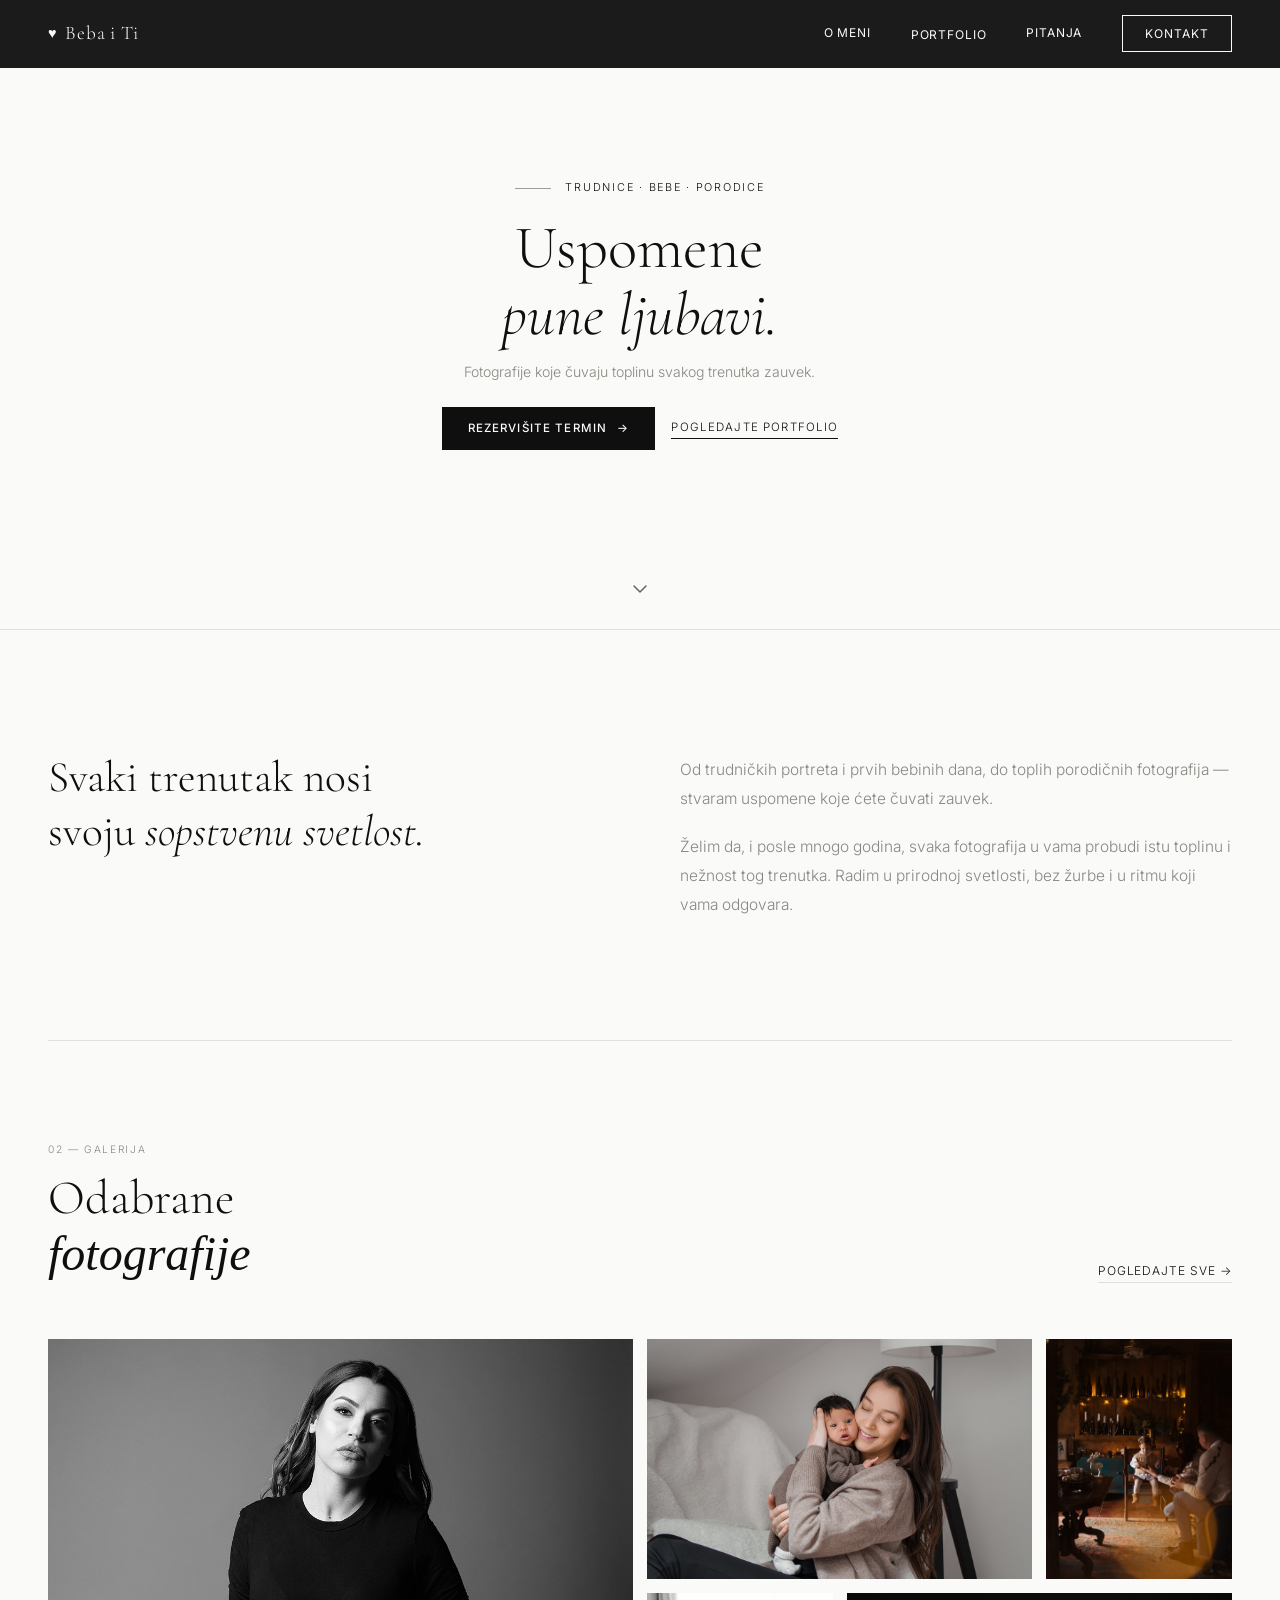
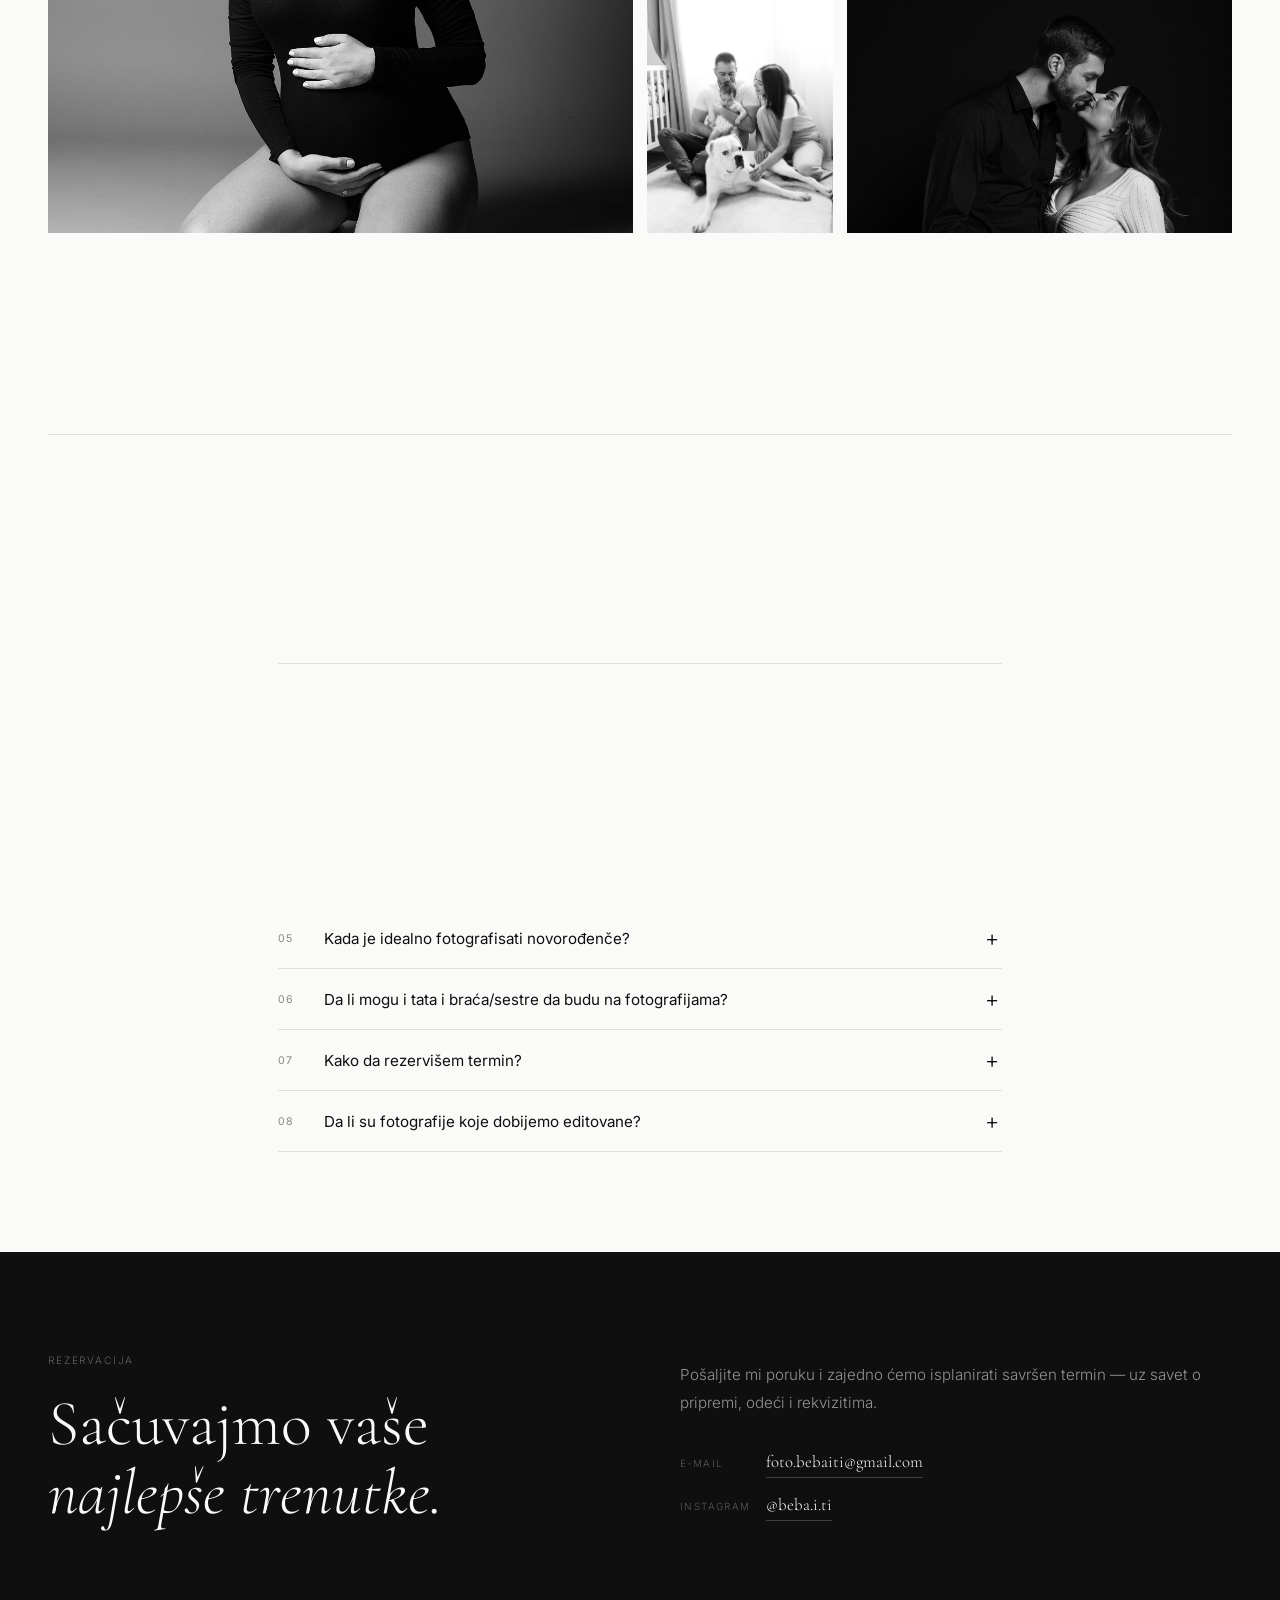
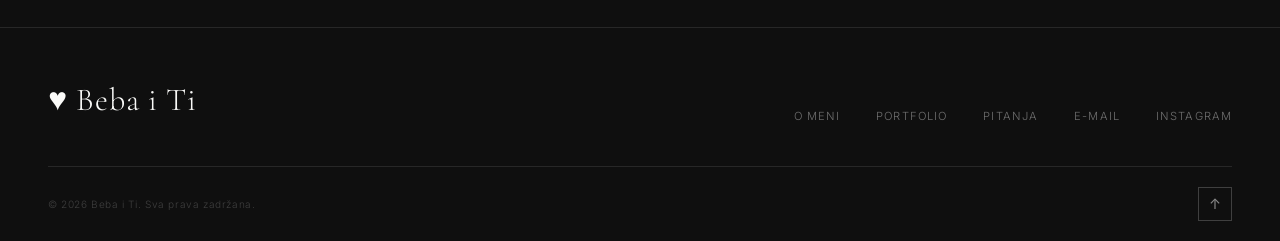
==== commit c08a7790: "Add new landing page UI, favicon support, and updated footer & contact section" ====
--- a/index.html
+++ b/index.html
@@ -5,7 +5,12 @@
 <meta name="viewport" content="width=device-width, initial-scale=1.0">
 <title>Beba i Ti — Fotografisanje trudnica, beba i porodica</title>
 <meta name="description" content="Fotografisanje trudnica i beba u toploj, prirodnoj atmosferi. Sačuvajte najlepše trenutke kroz autentične i emotivne fotografije.">
-<link rel="icon" type="image/svg+xml" href="favicon.svg">
+
+<!-- ── FAVICON ── -->
+<link rel="icon" href="favicon/favicon.ico">
+<link rel="icon" type="image/png" sizes="32x32" href="favicon/favicon-32x32.png">
+<link rel="icon" type="image/png" sizes="16x16" href="favicon/favicon-16x16.png">
+
 <link rel="stylesheet" href="css/style.css">
 </head>
 <body>
@@ -23,9 +28,11 @@
       <div class="nav-dropdown">
         <a href="portfolio.html">Portfolio</a>
         <div class="dropdown-menu">
-          <a href="portfolio.html#studio">Studio</a>
-          <a href="portfolio.html#dom">U vašem domu</a>
-          <a href="portfolio.html#hrast">Začarani hrast</a>
+          <div class="dropdown-menu-inner">
+            <a href="portfolio.html#studio">Studio</a>
+            <a href="portfolio.html#dom">U vašem domu</a>
+            <a href="portfolio.html#hrast">Začarani hrast</a>
+          </div>
         </div>
       </div>
       <a href="#pitanja">Pitanja</a>
@@ -33,7 +40,11 @@
     </nav>
 
     <button class="menu-toggle" id="menuToggle" aria-label="Otvori meni" aria-expanded="false" aria-controls="mobileNav">
-      <span></span><span></span><span></span>
+      <svg width="24" height="24" viewBox="0 0 24 24" fill="none" stroke="currentColor" stroke-width="1.5" stroke-linecap="round">
+        <line x1="3" y1="6" x2="21" y2="6" class="menu-line menu-line-1"></line>
+        <line x1="3" y1="12" x2="21" y2="12" class="menu-line menu-line-2"></line>
+        <line x1="3" y1="18" x2="21" y2="18" class="menu-line menu-line-3"></line>
+      </svg>
     </button>
   </div>
 </header>
@@ -58,12 +69,6 @@
 
   <!-- ── HERO ── -->
   <section class="hero" id="hero">
-    <div class="hero-bg">
-      <img src="hero.jpg" alt="Beba i Ti — trudničke fotografije">
-    </div>
-    <div class="hero-overlay"></div>
-    <div class="hero-grain"></div>
-
     <div class="hero-content">
       <div class="hero-eyebrow">
         <div class="hero-eyebrow-line"></div>
@@ -72,8 +77,8 @@
       <h1 class="hero-title">
         Uspomene<br>
         <em>pune ljubavi.</em>
-        <span class="hero-title-small">Fotografije koje govore srcem.</span>
       </h1>
+      <p class="hero-tagline">Fotografije koje čuvaju toplinu svakog trenutka zauvek.</p>
       <div class="hero-actions">
         <a href="#kontakt" class="hero-cta">
           Rezervišite termin
@@ -81,16 +86,6 @@
         </a>
         <a href="portfolio.html" class="hero-cta-secondary">Pogledajte portfolio</a>
       </div>
-    </div>
-
-    <div class="hero-scroll">
-      <span class="hero-scroll-label">Skroluj</span>
-      <div class="hero-scroll-line"></div>
-    </div>
-
-    <div class="hero-info">
-      <span class="hero-info-item">Studio · Dom · Priroda</span>
-      <span class="hero-info-item">Srbija</span>
     </div>
   </section>
 
@@ -111,6 +106,7 @@
   <!-- ── PORTFOLIO PREVIEW ── -->
   <section class="portfolio-preview" id="portfolio-preview">
     <div class="portfolio-preview-head reveal">
+      <span class="portfolio-preview-label">02 — Galerija</span>
       <h2>
         Odabrane<br>
         <em style="font-family:'Playfair Display',serif;font-style:italic;">fotografije</em>
@@ -118,55 +114,52 @@
       <a href="portfolio.html" class="see-all">Pogledajte sve →</a>
     </div>
 
-    <div class="photo-strip" id="photoStrip">
-
-      <div class="strip-photo reveal">
+    <div class="showcase-grid" id="photoStrip">
+
+      <a href="portfolio.html#studio" class="showcase-tile showcase-feature reveal">
         <img src="Studio - Beba i Ti/imgi_1_fotografisanjetrudnicastudio18.jpg" alt="Studio fotografija" loading="lazy"
-             onerror="this.closest('.strip-photo').style.display='none'">
-        <span class="strip-label">Studio</span>
-      </div>
-
-      <div class="strip-photo reveal">
+             onerror="this.closest('.showcase-tile').style.display='none'">
+        <span class="showcase-caption">
+          <span class="showcase-caption-n">01</span>
+          <span class="showcase-caption-label">Studio</span>
+        </span>
+      </a>
+
+      <a href="portfolio.html#dom" class="showcase-tile reveal">
         <img src="U vašem domu - Beba i Ti/imgi_1_fotografisanjebeba4.jpg" alt="Fotografija u domu" loading="lazy"
-             onerror="this.closest('.strip-photo').style.display='none'">
-        <span class="strip-label">Dom</span>
-      </div>
-
-      <div class="strip-photo reveal">
-        <img src="Studio - Beba i Ti/imgi_2_fotografisanjetrudnicastudio14.jpg" alt="Studio fotografija" loading="lazy"
-             onerror="this.closest('.strip-photo').style.display='none'">
-        <span class="strip-label">Studio</span>
-      </div>
-
-      <div class="strip-photo reveal">
+             onerror="this.closest('.showcase-tile').style.display='none'">
+        <span class="showcase-caption">
+          <span class="showcase-caption-n">02</span>
+          <span class="showcase-caption-label">Dom</span>
+        </span>
+      </a>
+
+      <a href="portfolio.html#hrast" class="showcase-tile reveal">
         <img src="Začarani Hrast - Beba i Ti/imgi_1_zacaranihrast1.jpg" alt="Začarani hrast fotografija" loading="lazy"
-             onerror="this.closest('.strip-photo').style.display='none'">
-        <span class="strip-label">Začarani hrast</span>
-      </div>
-
-      <div class="strip-photo reveal">
-        <img src="U vašem domu - Beba i Ti/imgi_17_fotografisanjebeba13.jpg" alt="Fotografija u domu" loading="lazy"
-             onerror="this.closest('.strip-photo').style.display='none'">
-        <span class="strip-label">Dom</span>
-      </div>
-
-      <div class="strip-photo reveal">
+             onerror="this.closest('.showcase-tile').style.display='none'">
+        <span class="showcase-caption">
+          <span class="showcase-caption-n">03</span>
+          <span class="showcase-caption-label">Začarani hrast</span>
+        </span>
+      </a>
+
+      <a href="portfolio.html#dom" class="showcase-tile reveal">
+        <img src="U vašem domu - Beba i Ti/imgi_3_fotografisanjeporodice1.jpg" alt="Porodična fotografija" loading="lazy"
+             onerror="this.closest('.showcase-tile').style.display='none'">
+        <span class="showcase-caption">
+          <span class="showcase-caption-n">04</span>
+          <span class="showcase-caption-label">Porodica</span>
+        </span>
+      </a>
+
+      <a href="portfolio.html#studio" class="showcase-tile reveal">
         <img src="Studio - Beba i Ti/imgi_21_fotografisanjetrudnicastudio6.jpg" alt="Studio fotografija" loading="lazy"
-             onerror="this.closest('.strip-photo').style.display='none'">
-        <span class="strip-label">Studio</span>
-      </div>
-
-      <div class="strip-photo reveal">
-        <img src="Začarani Hrast - Beba i Ti/imgi_5_zacaranihrast4.jpg" alt="Začarani hrast fotografija" loading="lazy"
-             onerror="this.closest('.strip-photo').style.display='none'">
-        <span class="strip-label">Začarani hrast</span>
-      </div>
-
-      <div class="strip-photo reveal">
-        <img src="U vašem domu - Beba i Ti/imgi_3_fotografisanjeporodice1.jpg" alt="Porodična fotografija" loading="lazy"
-             onerror="this.closest('.strip-photo').style.display='none'">
-        <span class="strip-label">Dom</span>
-      </div>
+             onerror="this.closest('.showcase-tile').style.display='none'">
+        <span class="showcase-caption">
+          <span class="showcase-caption-n">05</span>
+          <span class="showcase-caption-label">Studio</span>
+        </span>
+      </a>
 
     </div>
 
@@ -214,7 +207,7 @@
           <span class="faq-toggle" aria-hidden="true"></span>
         </button>
         <div class="faq-body">
-          <p>Trudnički set traje oko 1 sat. Fotografisanje bebe može potrajati 2–3 sata, jer radimo u ritmu bebe — uz pauze za hranjenje, presvlačenje i maženje.</p>
+          <p>Trudnički set traje oko 1 sat. Fotografisanje bebe može potrajati 2–3 sata, jer radim u ritmu bebe — uz pauze za hranjenje, presvlačenje i maženje.</p>
         </div>
       </div>
 
@@ -278,61 +271,52 @@
 
   <!-- ── CONTACT ── -->
   <section class="contact-section" id="kontakt">
-    <span class="label">Rezervacija</span>
-    <h2 class="reveal">Sačuvajmo vaše<br><em>najlepše trenutke.</em></h2>
-    <p class="reveal">Pošaljite mi poruku i zajedno ćemo isplanirati savršen termin. Uz savet o pripremi, odeći i rekvizitima.</p>
-
-    <!-- Contact Form -->
-    <form class="contact-form reveal" id="contactForm" novalidate>
-      <div class="form-row">
-        <div class="form-group">
-          <label class="form-label" for="cf-name">Vaše ime</label>
-          <input class="form-input" type="text" id="cf-name" name="name" placeholder="Ana Marković" required>
-        </div>
-        <div class="form-group">
-          <label class="form-label" for="cf-phone">Telefon</label>
-          <input class="form-input" type="tel" id="cf-phone" name="phone" placeholder="+381 60 123 4567">
-        </div>
-      </div>
-      <div class="form-group">
-        <label class="form-label" for="cf-email">E-mail adresa</label>
-        <input class="form-input" type="email" id="cf-email" name="email" placeholder="ana@email.com" required>
-      </div>
-      <div class="form-group">
-        <label class="form-label" for="cf-service">Vrsta fotografisanja</label>
-        <input class="form-input" type="text" id="cf-service" name="service" placeholder="Trudnička / Novorođenče / Porodica / Začarani hrast…">
-      </div>
-      <div class="form-group">
-        <label class="form-label" for="cf-message">Poruka</label>
-        <textarea class="form-textarea" id="cf-message" name="message" placeholder="Recite mi nešto o sebi, željenom terminu ili posebnim željama…"></textarea>
-      </div>
-      <button type="submit" class="form-submit">
-        Pošaljite poruku
-        <span>→</span>
-      </button>
-    </form>
-
-    <div class="contact-divider"></div>
-
-    <div class="contact-links reveal">
-      <div class="contact-item">
-        <span class="label">E-mail</span>
-        <a href="mailto:foto.bebaiti@gmail.com">foto.bebaiti@gmail.com</a>
-      </div>
-      <div class="contact-item">
-        <span class="label">Instagram</span>
-        <a href="https://www.instagram.com/beba.i.ti/" target="_blank" rel="noopener">@beba.i.ti</a>
-      </div>
-    </div>
-  </section>
-
-</main>
-
-<!-- ── FOOTER ── -->
+
+    <div class="contact-head">
+      <div class="contact-head-left reveal">
+        <span class="label">Rezervacija</span>
+        <h2>Sačuvajmo vaše<br><em>najlepše trenutke.</em></h2>
+      </div>
+      <div class="contact-head-right reveal">
+        <p>Pošaljite mi poruku i zajedno ćemo isplanirati savršen termin — uz savet o pripremi, odeći i rekvizitima.</p>
+        <div class="contact-channels">
+          <div class="contact-channel">
+            <span class="contact-channel-label">E-mail</span>
+            <a href="mailto:foto.bebaiti@gmail.com">foto.bebaiti@gmail.com</a>
+          </div>
+          <div class="contact-channel">
+            <span class="contact-channel-label">Instagram</span>
+            <a href="https://www.instagram.com/beba.i.ti/" target="_blank" rel="noopener">@beba.i.ti</a>
+          </div>
+        </div>
+      </div>
+    </div>
+
+  </section>
+
+
 <footer class="site-footer">
-  <a href="#hero" class="footer-logo">♥ Beba i Ti</a>
-  <p class="footer-copy">© <span id="year"></span> Beba i Ti. Sva prava zadržana.</p>
-  <button id="toTop" class="to-top" aria-label="Na vrh strane">↑</button>
+  <div class="footer-inner">
+
+    <div class="footer-top">
+      <div class="footer-brand">
+        <a href="#hero" class="footer-logo">♥ Beba i Ti</a>
+      </div>
+      <nav class="footer-nav" aria-label="Footer navigacija">
+        <a href="#o-meni">O meni</a>
+        <a href="portfolio.html">Portfolio</a>
+        <a href="#pitanja">Pitanja</a>
+        <a href="mailto:foto.bebaiti@gmail.com">E-mail</a>
+        <a href="https://www.instagram.com/beba.i.ti/" target="_blank" rel="noopener">Instagram</a>
+      </nav>
+    </div>
+
+    <div class="footer-bottom">
+      <p class="footer-copy">© <span id="year"></span> Beba i Ti. Sva prava zadržana.</p>
+      <button id="toTop" class="to-top" aria-label="Na vrh strane">↑</button>
+    </div>
+
+  </div>
 </footer>
 
 <!-- ── LIGHTBOX ── -->
--- a/css/style.css
+++ b/css/style.css
@@ -1,403 +1,680 @@
-/* ============================================================
-   BEBA I TI — minimalistički crno-beli sajt
-   Tokeni: paper / ink / void su jedine "boje" — strogo crno-belo
-   ============================================================ */
-
-:root{
-  --paper: #FAFAF7;
-  --paper-dim: #F0EFE9;
-  --ink: #121212;
-  --ink-soft: #5A5A56;
-  --line: #DCDBD3;
-
-  --void: #0A0A0A;
-  --void-soft: #1C1C1A;
-  --on-void: #F4F3EE;
-  --on-void-soft: #A8A7A0;
-
-  --serif: "Fraunces", "Iowan Old Style", serif;
-  --sans: "Archivo", "Helvetica Neue", Arial, sans-serif;
-  --mono: "JetBrains Mono", "SF Mono", monospace;
-
-  --ease: cubic-bezier(.22,1,.36,1);
-  --container: 1280px;
-}
-
-*{ box-sizing: border-box; }
-html{ scroll-behavior: smooth; }
-@media (prefers-reduced-motion: reduce){
-  html{ scroll-behavior: auto; }
-  *{ animation-duration: 0.001ms !important; animation-iteration-count: 1 !important; transition-duration: 0.001ms !important; scroll-behavior: auto !important; }
-}
-
-body{
-  margin:0;
-  background: var(--paper);
-  color: var(--ink);
-  font-family: var(--sans);
-  font-size: 16px;
-  line-height: 1.5;
-  -webkit-font-smoothing: antialiased;
-  overflow-x: hidden;
-}
-
-a{ color: inherit; text-decoration: none; }
-ul,ol{ margin:0; padding:0; }
-img{ max-width:100%; display:block; }
-button{ font-family: inherit; background:none; border:none; cursor:pointer; color: inherit; }
-
-.mono{ font-family: var(--mono); letter-spacing: .08em; text-transform: uppercase; }
-
-.eyebrow{
-  font-size: .72rem;
-  color: var(--ink-soft);
-  margin: 0 0 14px;
-  font-weight: 500;
-}
-
-h1,h2,h3{ font-family: var(--serif); font-weight: 500; margin: 0; }
-em{ font-style: italic; font-weight: 400; }
-
-/* ============== FILM GRAIN OVERLAY ============== */
-.grain{
-  position: fixed; inset:0;
-  pointer-events:none;
-  z-index: 999;
-  opacity: .035;
-  mix-blend-mode: overlay;
-  background-image: url("data:image/svg+xml;utf8,<svg xmlns='http://www.w3.org/2000/svg' width='160' height='160'><filter id='n'><feTurbulence type='fractalNoise' baseFrequency='0.9' numOctaves='2' stitchTiles='stitch'/></filter><rect width='100%25' height='100%25' filter='url(%23n)'/></svg>");
-  background-size: 160px 160px;
-}
-
-/* ============== HEADER / NAV ============== */
-.site-header{
-  position: fixed; top:0; left:0; right:0;
-  z-index: 200;
-  padding: 26px 0;
-  transition: padding .4s var(--ease), background-color .4s var(--ease), border-color .4s var(--ease);
-}
-.site-header.is-scrolled{
-  padding: 14px 0;
-  background: rgba(250,250,247,.88);
-  backdrop-filter: blur(10px);
+@import url('https://fonts.googleapis.com/css2?family=Cormorant+Garamond:ital,wght@0,300;0,400;1,300;1,400&family=Inter:wght@300;400;500&display=swap');
+
+/* ── TOKENS ── */
+:root {
+  --white:  #FAFAF8;
+  --off:    #F2F1ED;
+  --black:  #0F0F0F;
+  --mid:    #888882;
+  --line:   #E0DFD9;
+  --accent: #000;
+  --serif:  'Cormorant Garamond', serif;
+  --sans:   'Inter', Arial, sans-serif;
+  --ease:   cubic-bezier(.22, 1, .36, 1);
+  --max:    1320px;
+  --hh:     68px;
+}
+
+/* ── RESET ── */
+*, *::before, *::after { box-sizing: border-box; }
+html { scroll-behavior: smooth; font-size: 16px; }
+@media (prefers-reduced-motion: reduce) {
+  html { scroll-behavior: auto; }
+  *, *::before, *::after { animation-duration: .001ms !important; transition-duration: .001ms !important; }
+}
+body { margin: 0; background: var(--white); color: var(--black); font-family: var(--sans); font-weight: 300; line-height: 1.6; -webkit-font-smoothing: antialiased; overflow-x: hidden; }
+a { color: inherit; text-decoration: none; }
+img { max-width: 100%; display: block; }
+ul { list-style: none; margin: 0; padding: 0; }
+button { font-family: inherit; background: none; border: none; cursor: pointer; color: inherit; padding: 0; }
+h1, h2, h3 { margin: 0; font-weight: 400; }
+
+/* ── SCROLLBAR (crna, sajt-wide) ── */
+html { scrollbar-width: thin; scrollbar-color: var(--black) var(--off); }
+::-webkit-scrollbar { width: 11px; height: 11px; }
+::-webkit-scrollbar-track { background: var(--off); }
+::-webkit-scrollbar-thumb { background: var(--black); border: 3px solid var(--off); border-radius: 0; }
+::-webkit-scrollbar-thumb:hover { background: #2a2a2a; }
+::-webkit-scrollbar-corner { background: var(--off); }
+
+.skip-link { position: absolute; top: -100%; left: 16px; background: var(--black); color: var(--white); padding: 10px 20px; font-size: .8rem; z-index: 9999; }
+.skip-link:focus { top: 16px; }
+a:focus-visible, button:focus-visible { outline: 1px solid var(--black); outline-offset: 4px; }
+
+/* ── HEADER ── */
+.site-header {
+  position: fixed; top: 0; left: 0; right: 0;
+  height: var(--hh); z-index: 200;
+  display: flex; align-items: center;
+  background: rgba(15, 15, 15, .95);
+  color: var(--white);
+  border-bottom: 1px solid transparent;
+  transition: background .5s var(--ease), color .5s var(--ease), border-color .5s var(--ease);
+}
+.site-header.scrolled {
+  background: rgba(15, 15, 15, .5);
+  backdrop-filter: blur(8px);
+  -webkit-backdrop-filter: blur(8px);
+  border-bottom-color: rgba(255, 255, 255, .05);
+  color: rgba(255, 255, 255, .6);
+}
+.site-header.scrolled .menu-toggle span { background: rgba(255, 255, 255, .6); }
+
+.site-header.on-hero { color: var(--white); }
+.site-header.on-hero .menu-toggle span { background: var(--white); }
+.site-header.on-hero.scrolled { color: rgba(255, 255, 255, .6); }
+.site-header.on-hero.scrolled .menu-toggle span { background: rgba(255, 255, 255, .6); }
+
+.header-inner { max-width: var(--max); margin: 0 auto; padding: 0 48px; width: 100%; display: flex; align-items: center; justify-content: space-between; }
+
+.logo { font-family: var(--serif); font-size: 1.2rem; font-weight: 300; letter-spacing: .04em; display: flex; align-items: center; gap: 8px; }
+.logo-mark { font-size: .9rem; }
+
+.main-nav { display: flex; align-items: center; gap: 40px; }
+.main-nav a { font-size: .75rem; font-weight: 400; letter-spacing: .07em; text-transform: uppercase; position: relative; padding-bottom: 2px; transition: opacity .25s; color: var(--white); }
+.main-nav a::after { content: ''; position: absolute; bottom: -2px; left: 0; width: 0; height: 1px; background: currentColor; transition: width .35s var(--ease); }
+.main-nav a:hover::after, .main-nav a.active::after { width: 100%; }
+.main-nav a.nav-cta { border: 1px solid currentColor; padding: 8px 22px; letter-spacing: .08em; transition: background .3s, color .3s; }
+.main-nav a.nav-cta::after { display: none; }
+.main-nav a.nav-cta:hover { background: currentColor; color: var(--black); }
+
+/*
+  ── NAV DROPDOWN (fixed) ──
+  Problem sa starom verzijom: meni je bio razmaknut od linka (top: calc(100% + 14px))
+  pa je taj razmak bio "mrtva zona" — kursor gubi hover pre nego što stigne do menija,
+  zato je meni delovao kao da se zatvara prebrzo / "ne moze da ga isprati".
+  Resenje:
+  1) meni se sada naslanja direktno na link (top: 100%, bez gap-a),
+     a vizuelni razmak se simulira sa transparentnim padding-top na samom meniju —
+     to produzuje hover hitbox umesto da ga prekida.
+  2) otvaranje je brzo (.18s), zatvaranje malo sporije (.45s, sa transition-delay)
+     tako da postoji "grace period" dok kursor prelazi u meni.
+*/
+.nav-dropdown { position: relative; }
+.dropdown-menu {
+  position: absolute;
+  top: 100%;
+  left: 50%;
+  transform: translateX(-50%) translateY(4px);
+  padding-top: 16px; /* nevidljivi "mostic" koji produzuje hover oblast */
+  width: max-content;
+  min-width: 180px;
+  opacity: 0;
+  pointer-events: none;
+  transition:
+    opacity .45s var(--ease) .12s,
+    transform .45s var(--ease) .12s,
+    visibility .45s var(--ease) .12s;
+  visibility: hidden;
+  z-index: 50;
+}
+.dropdown-menu-inner {
+  background: rgba(15, 15, 15, .95);
+  border: 1px solid rgba(255, 255, 255, .1);
+  padding: 6px 0;
+  box-shadow: 0 12px 32px rgba(0,0,0,.3);
+}
+.nav-dropdown:hover .dropdown-menu,
+.nav-dropdown:focus-within .dropdown-menu {
+  opacity: 1;
+  pointer-events: auto;
+  visibility: visible;
+  transform: translateX(-50%) translateY(0);
+  transition:
+    opacity .18s var(--ease),
+    transform .18s var(--ease),
+    visibility .18s var(--ease);
+}
+.dropdown-menu a { display: block; padding: 10px 20px; font-size: .74rem; color: var(--white); text-transform: uppercase; letter-spacing: .06em; transition: background .2s, padding-left .2s; }
+.dropdown-menu a::after { display: none; }
+.dropdown-menu a:hover { background: rgba(255, 255, 255, .1); padding-left: 24px; }
+
+.menu-toggle { display: none; flex-direction: column; gap: 5px; width: 26px; padding: 4px; }
+.menu-toggle svg { width: 24px; height: 24px; transition: transform .35s var(--ease); }
+.menu-toggle .menu-line { transition: stroke-dashoffset .35s var(--ease), transform .35s var(--ease), opacity .35s var(--ease); }
+
+/* Hamburger → X animacija */
+.menu-toggle[aria-expanded="true"] svg { transform: rotate(90deg); }
+.menu-toggle[aria-expanded="true"] .menu-line-1 { 
+  stroke-dasharray: 30; 
+  stroke-dashoffset: 30;
+  transform: translate(0, 6px) rotate(45deg);
+}
+.menu-toggle[aria-expanded="true"] .menu-line-2 { 
+  opacity: 0;
+}
+.menu-toggle[aria-expanded="true"] .menu-line-3 { 
+  stroke-dasharray: 30;
+  stroke-dashoffset: 30;
+  transform: translate(0, -6px) rotate(-45deg);
+}
+
+/* ── MOBILE NAV ── */
+.mobile-nav {
+  position: fixed; inset: 0;
+  background: var(--black); color: #F5F4F0;
+  z-index: 190;
+  display: flex; flex-direction: column; justify-content: center; align-items: flex-start;
+  padding: 80px 40px;
+  transform: translateX(100%);
+  transition: transform .5s var(--ease);
+  visibility: hidden;
+}
+.mobile-nav.open { transform: translateX(0); visibility: visible; }
+.mobile-nav nav { display: flex; flex-direction: column; gap: 0; width: 100%; }
+.mobile-nav nav a { font-family: var(--serif); font-size: clamp(2rem, 6vw, 2.8rem); font-weight: 300; line-height: 1.3; border-bottom: 1px solid rgba(255,255,255,.08); padding: 14px 0; display: block; transition: opacity .25s; }
+.mobile-nav nav a:hover { opacity: .55; }
+.mobile-nav-sub { margin-top: 44px; display: flex; flex-direction: column; gap: 8px; }
+.mobile-nav-sub a { font-size: .74rem; letter-spacing: .08em; text-transform: uppercase; color: rgba(245,244,240,.4); transition: color .25s; }
+.mobile-nav-sub a:hover { color: rgba(245,244,240,.8); }
+
+/* ── HERO (minimalistički — crno-belo) ── */
+.hero {
+  position: relative;
+  min-height: 70vh;
+  display: flex; align-items: center; justify-content: center;
+  overflow: hidden;
+  background: var(--white);
   border-bottom: 1px solid var(--line);
 }
 
-.header-inner{
-  max-width: var(--container);
+.hero-glow {
+  display: none;
+}
+
+.hero-grain {
+  display: none;
+}
+
+.hero-content {
+  position: relative; z-index: 2;
+  max-width: 680px;
+  padding: 40px 48px;
+  color: var(--black);
+  text-align: center;
+}
+
+.hero-eyebrow {
+  display: flex; align-items: center; justify-content: center; gap: 14px;
+  margin-bottom: 18px;
+  font-size: .68rem; letter-spacing: .16em; text-transform: uppercase;
+  opacity: 0; transform: translateY(12px);
+  transition: opacity .8s var(--ease) .3s, transform .8s var(--ease) .3s;
+}
+.hero-eyebrow.in { opacity: 1; transform: none; }
+.hero-eyebrow-line { width: 36px; height: 1px; background: currentColor; opacity: .4; }
+
+.hero-title {
+  font-family: var(--serif);
+  font-size: clamp(2.2rem, 5vw, 3.8rem);
+  font-weight: 300; line-height: 1.1;
+  margin-bottom: 12px;
+  opacity: 0; transform: translateY(18px);
+  transition: opacity 1s var(--ease) .5s, transform 1s var(--ease) .5s;
+}
+.hero-title.in { opacity: 1; transform: none; }
+.hero-title em { font-style: italic; display: block; }
+
+.hero-tagline {
+  font-size: .88rem;
+  font-weight: 300;
+  line-height: 1.6;
+  color: var(--mid);
+  margin: 0 0 24px;
+  opacity: 0; transform: translateY(14px);
+  transition: opacity .8s var(--ease) .65s, transform .8s var(--ease) .65s;
+}
+.hero-tagline.in { opacity: 1; transform: none; }
+
+.hero-actions {
+  display: flex; align-items: center; justify-content: center; gap: 16px; flex-wrap: wrap;
+  opacity: 0; transform: translateY(14px);
+  transition: opacity .8s var(--ease) .8s, transform .8s var(--ease) .8s;
+}
+.hero-actions.in { opacity: 1; transform: none; }
+
+.hero-cta {
+  display: inline-flex; align-items: center; gap: 10px;
+  background: var(--black); color: var(--white);
+  font-size: .72rem; font-weight: 500; letter-spacing: .1em; text-transform: uppercase;
+  padding: 12px 26px;
+  transition: background .3s, transform .2s;
+}
+.hero-cta:hover { background: var(--mid); transform: translateY(-1px); }
+.hero-cta-arrow { transition: transform .3s var(--ease); }
+.hero-cta:hover .hero-cta-arrow { transform: translateX(3px); }
+
+.hero-cta-secondary {
+  font-size: .72rem; letter-spacing: .1em; text-transform: uppercase;
+  color: var(--black); border-bottom: 1px solid var(--black); padding-bottom: 2px;
+  transition: opacity .3s;
+}
+.hero-cta-secondary:hover { opacity: .6; }
+
+/* ── Scroll hint (chevron animacija) ── */
+.hero::after {
+  content: '';
+  position: absolute;
+  bottom: 24px;
+  left: 50%;
+  transform: translateX(-50%);
+  width: 32px;
+  height: 32px;
+  background: url('data:image/svg+xml;utf8,<svg xmlns="http://www.w3.org/2000/svg" viewBox="0 0 24 24" fill="none" stroke="black" stroke-width="1.5" stroke-linecap="round" stroke-linejoin="round"><polyline points="6 9 12 15 18 9"></polyline></svg>') no-repeat center;
+  background-size: 24px 24px;
+  opacity: .6;
+  z-index: 2;
+  animation: scrollChevron 2s ease-in-out infinite;
+}
+
+.hero::before {
+  display: none;
+}
+
+@keyframes scrollChevron {
+  0% { 
+    transform: translateX(-50%) translateY(0);
+    opacity: .6;
+  }
+  50% { 
+    opacity: .3;
+  }
+  100% { 
+    transform: translateX(-50%) translateY(12px);
+    opacity: 0;
+  }
+}
+
+/* ── REVEAL ── */
+.reveal { opacity: 0; transform: translateY(18px); transition: opacity .9s var(--ease), transform .9s var(--ease); }
+.reveal.visible { opacity: 1; transform: none; }
+
+/* ── ABOUT ── */
+.about { max-width: var(--max); margin: 0 auto; padding: 120px 48px; display: grid; grid-template-columns: 1fr 1fr; gap: 80px; align-items: start; }
+.about-quote { font-family: var(--serif); font-size: clamp(2rem, 3.4vw, 2.8rem); font-weight: 300; line-height: 1.25; }
+.about-quote em { font-style: italic; }
+.about-right { padding-top: 6px; }
+.about-right p { color: var(--mid); font-size: .97rem; line-height: 1.85; margin: 0 0 20px; }
+.about-right p:last-child { margin-bottom: 0; }
+
+/* ── DIVIDER ── */
+.divider { max-width: var(--max); margin: 0 auto; padding: 0 48px; }
+.divider::after { content: ''; display: block; height: 1px; background: var(--line); }
+
+/* ── PORTFOLIO PREVIEW / "ODABRANE FOTOGRAFIJE" ── */
+.portfolio-preview { padding: 100px 0; overflow: hidden; }
+.portfolio-preview-head { max-width: var(--max); margin: 0 auto; padding: 0 48px; display: grid; grid-template-columns: auto 1fr auto; align-items: end; column-gap: 32px; margin-bottom: 56px; }
+.portfolio-preview-label { font-size: .64rem; letter-spacing: .16em; text-transform: uppercase; color: var(--mid); grid-row: 1; }
+.portfolio-preview-head h2 { font-family: var(--serif); font-size: clamp(2rem, 4vw, 3rem); font-weight: 300; line-height: 1.15; grid-column: 1 / 2; grid-row: 2; margin-top: 14px; }
+.portfolio-preview-head h2 em { font-style: italic; }
+.see-all { grid-column: 3; grid-row: 2; font-size: .75rem; letter-spacing: .08em; text-transform: uppercase; border-bottom: 1px solid var(--line); padding-bottom: 2px; transition: border-color .3s; white-space: nowrap; }
+.see-all:hover { border-color: var(--black); }
+
+.showcase-grid {
+  max-width: var(--max);
   margin: 0 auto;
-  padding: 0 40px;
-  display:flex; align-items:center; justify-content:space-between;
-}
-.logo{ display:flex; align-items:center; gap:10px; font-family: var(--serif); font-size: 1.15rem; transition: color .4s var(--ease); }
-.logo-mark{ font-size: 1rem; }
-
-.main-nav{ display:flex; align-items:center; gap: 38px; }
-.main-nav a{ font-size: .82rem; letter-spacing: .03em; position:relative; padding: 4px 0; transition: color .3s var(--ease); }
-.main-nav a:not(.nav-cta)::after{
-  content:''; position:absolute; left:0; bottom:-2px; width:0; height:1px; background: currentColor;
-  transition: width .35s var(--ease);
-}
-.main-nav a:not(.nav-cta):hover::after,
-.main-nav a:not(.nav-cta).is-active::after{ width: 100%; }
-
-.nav-cta{
-  border: 1px solid currentColor;
-  padding: 9px 20px;
-  border-radius: 999px;
-  font-size: .78rem;
-}
-.nav-cta:hover{ background: var(--ink); color: var(--paper); }
-
-.nav-item-dropdown{ position:relative; }
-.dropdown-panel{
-  position:absolute; top: 28px; left: 50%; transform: translateX(-50%) translateY(6px);
-  background: var(--paper); border: 1px solid var(--line);
-  padding: 10px 0; min-width: 180px;
-  opacity:0; pointer-events:none;
-  transition: opacity .25s var(--ease), transform .25s var(--ease);
-  box-shadow: 0 18px 40px rgba(0,0,0,.08);
-}
-.nav-item-dropdown:hover .dropdown-panel,
-.nav-item-dropdown:focus-within .dropdown-panel{
-  opacity:1; pointer-events:auto; transform: translateX(-50%) translateY(0);
-}
-.dropdown-panel a{ display:block; padding: 9px 22px; color: var(--ink); font-size: .8rem; white-space:nowrap; }
-.dropdown-panel a:hover{ background: var(--paper-dim); }
-.dropdown-panel a::after{ display:none; }
-
-.menu-toggle{ display:none; flex-direction:column; justify-content:center; gap:5px; width: 30px; height: 22px; }
-.menu-toggle span{ display:block; height:1px; width:100%; background: var(--ink); transition: transform .35s var(--ease), opacity .35s var(--ease), background .4s var(--ease); }
-.menu-toggle[aria-expanded="true"] span:nth-child(1){ transform: translateY(6px) rotate(45deg); }
-.menu-toggle[aria-expanded="true"] span:nth-child(2){ opacity:0; }
-.menu-toggle[aria-expanded="true"] span:nth-child(3){ transform: translateY(-6px) rotate(-45deg); }
-
-.mobile-nav{
-  position: fixed; inset:0; background: var(--void); color: var(--on-void);
-  z-index: 190; display:flex; flex-direction:column; justify-content:center; align-items:center; gap: 26px;
-  transform: translateY(-100%); transition: transform .5s var(--ease);
-}
-.mobile-nav.is-open{ transform: translateY(0); }
-.mobile-nav nav{ display:flex; flex-direction:column; align-items:center; gap: 22px; }
-.mobile-nav nav a{ font-family: var(--serif); font-size: 1.8rem; }
-.mobile-nav-footer{ display:flex; gap: 26px; font-size: .68rem; color: var(--on-void-soft); }
-
-/* ============== HERO ============== */
-.hero{
+  padding: 0 48px;
+  display: grid;
+  grid-template-columns: repeat(6, 1fr);
+  grid-template-rows: repeat(2, minmax(0, 240px));
+  gap: 14px;
+}
+.showcase-tile {
   position: relative;
-  min-height: 100vh;
-  background: var(--paper);
-  color: var(--ink);
-  display:flex; flex-direction:column; align-items:center; justify-content:center;
-  text-align:center;
-  padding: 140px 24px 80px;
-  overflow:hidden;
-}
-.hero-heart-bg{
-  position:absolute; top:50%; left:50%;
-  width: min(78vw, 720px); height: min(78vw, 720px);
-  transform: translate(-50%,-50%);
-  fill: none;
-  stroke: var(--ink);
-  stroke-width: 1;
-  opacity: .07;
-  animation: heroPulse 4.2s ease-in-out infinite;
-}
-@keyframes heroPulse{
-  0%, 100%{ transform: translate(-50%,-50%) scale(1); opacity:.07; }
-  28%{ transform: translate(-50%,-50%) scale(1.04); opacity:.12; }
-  45%{ transform: translate(-50%,-50%) scale(.99); opacity:.06; }
-}
-
-.hero-content{ position:relative; z-index:2; }
-.hero .eyebrow{ color: var(--ink-soft); opacity:0; animation: fadeUp .9s var(--ease) .15s forwards; }
-.hero-title{
-  font-size: clamp(2.6rem, 8vw, 5.6rem);
-  line-height: 1.05;
-  font-weight: 400;
-  color: var(--ink);
-  opacity:0; animation: fadeUp 1s var(--ease) .3s forwards;
-}
-.hero-title em{ font-style: italic; }
-.hero-heart{
-  margin-top: 26px; font-size: 1.6rem; color: var(--ink-soft);
-  opacity:0; animation: fadeUp 1s var(--ease) .55s forwards, heartbeat 2.6s ease-in-out 1.6s infinite;
-}
-@keyframes heartbeat{
-  0%, 100%{ transform: scale(1); }
-  10%{ transform: scale(1.18); }
-  20%{ transform: scale(1); }
-  30%{ transform: scale(1.12); }
-  40%{ transform: scale(1); }
-}
-@keyframes fadeUp{ from{ opacity:0; transform: translateY(18px);} to{ opacity:1; transform:none; } }
-
-.scroll-cue{
-  position:absolute; bottom: 38px; left:50%; transform: translateX(-50%);
-  display:flex; flex-direction:column; align-items:center; gap: 10px;
-  font-size: .62rem; color: var(--ink-soft);
-  z-index:2;
-}
-.cue-line{ position:relative; width:1px; height:46px; background: var(--line); overflow:hidden; }
-.cue-dot{ position:absolute; top:-10px; left:-1.5px; width:4px; height:4px; border-radius:50%; background: var(--ink); animation: cueDrop 2.2s ease-in-out infinite; }
-@keyframes cueDrop{ 0%{ top:-10px; opacity:0; } 20%{ opacity:1; } 90%{ opacity:1; } 100%{ top: 100%; opacity:0; } }
-
-/* ============== PULSE STRIP (zamena za marquee) ============== */
-.pulse-strip{
-  background: var(--paper);
-  border-top: 1px solid var(--line);
-  border-bottom: 1px solid var(--line);
-  overflow:hidden;
-  padding: 18px 0;
-}
-.pulse-line{
-  display:block;
-  width: 4800px;
-  height: 46px;
-  stroke: var(--ink);
-  stroke-width: 2.5;
-  stroke-linecap: round;
-  stroke-linejoin: round;
-  fill: none;
-  animation: pulseScroll 22s linear infinite;
-  opacity: .85;
-}
-@keyframes pulseScroll{ from{ transform: translateX(0); } to{ transform: translateX(-2400px); } }
-
-/* ============== REVEAL (scroll "develop" effect) ============== */
-.reveal{
+  display: block;
+  overflow: hidden;
+  background: var(--off);
+}
+.showcase-feature {
+  grid-column: 1 / 4;
+  grid-row: 1 / 3;
+}
+.showcase-tile:nth-of-type(2) { grid-column: 4 / 6; grid-row: 1 / 2; }
+.showcase-tile:nth-of-type(3) { grid-column: 6 / 7; grid-row: 1 / 2; }
+.showcase-tile:nth-of-type(4) { grid-column: 4 / 5; grid-row: 2 / 3; }
+.showcase-tile:nth-of-type(5) { grid-column: 5 / 7; grid-row: 2 / 3; }
+
+.showcase-tile img {
+  width: 100%; height: 100%;
+  object-fit: cover;
+  transition: transform 1s var(--ease);
+}
+.showcase-tile:hover img { transform: scale(1.045); }
+
+.showcase-tile::after {
+  content: '';
+  position: absolute; inset: 0;
+  background: linear-gradient(to top, rgba(0,0,0,.45) 0%, rgba(0,0,0,0) 38%);
   opacity: 0;
-  filter: blur(9px) grayscale(1);
-  transform: translateY(26px) scale(1.015);
-  transition: opacity 1.1s var(--ease), filter 1.1s var(--ease), transform 1.1s var(--ease);
-  will-change: opacity, filter, transform;
-}
-.reveal.is-developed{
-  opacity: 1; filter: blur(0) grayscale(0); transform: none;
-}
-
-/* ============== INTRO ============== */
-.intro{
-  max-width: var(--container);
+  transition: opacity .4s var(--ease);
+}
+.showcase-tile:hover::after { opacity: 1; }
+
+.showcase-caption {
+  position: absolute; left: 18px; bottom: 16px; z-index: 2;
+  display: flex; align-items: baseline; gap: 10px;
+  color: #F5F4F0;
+  opacity: 0;
+  transform: translateY(8px);
+  transition: opacity .35s var(--ease), transform .35s var(--ease);
+}
+.showcase-tile:hover .showcase-caption { opacity: 1; transform: none; }
+.showcase-caption-n { font-size: .62rem; letter-spacing: .1em; opacity: .55; }
+.showcase-caption-label { font-family: var(--serif); font-size: 1.05rem; font-style: italic; }
+
+.portfolio-preview-cta { max-width: var(--max); margin: 56px auto 0; padding: 0 48px; display: flex; }
+.btn-outline { display: inline-flex; align-items: center; gap: 10px; font-size: .75rem; letter-spacing: .1em; text-transform: uppercase; border: 1px solid var(--black); padding: 12px 28px; transition: background .3s, color .3s; }
+.btn-outline:hover { background: var(--black); color: var(--white); }
+
+/* ── FAQ (minimalistički sa wow animacijom) ── */
+.faq-section { max-width: 820px; margin: 0 auto; padding: 100px 48px; }
+.section-label { margin-bottom: 56px; }
+.section-label h2 { font-family: var(--serif); font-size: clamp(2rem, 4vw, 2.8rem); font-weight: 300; }
+.faq-list { border-top: 1px solid var(--line); }
+.faq-item { border-bottom: 1px solid var(--line); }
+.faq-btn { 
+  width: 100%; 
+  display: flex; 
+  align-items: center; 
+  gap: 20px; 
+  padding: 20px 0; 
+  text-align: left; 
+  cursor: pointer;
+  transition: opacity .3s;
+}
+.faq-btn:hover { opacity: .7; }
+.faq-n { font-size: .66rem; letter-spacing: .1em; color: var(--mid); flex-shrink: 0; width: 26px; }
+.faq-q { flex: 1; font-size: .95rem; font-weight: 400; }
+.faq-toggle { 
+  position: relative; 
+  width: 20px; 
+  height: 20px; 
+  flex-shrink: 0;
+  display: flex;
+  align-items: center;
+  justify-content: center;
+}
+.faq-toggle::before { 
+  content: '+'; 
+  font-size: 1.4rem; 
+  line-height: 1;
+  color: var(--black);
+  font-weight: 300;
+  transition: transform .35s var(--ease), opacity .35s var(--ease);
+}
+.faq-btn[aria-expanded="true"] .faq-toggle::before { 
+  transform: rotate(45deg) scale(1.1);
+  opacity: .7;
+}
+
+.faq-body { 
+  max-height: 0; 
+  overflow: hidden; 
+  transition: max-height .5s var(--ease);
+}
+
+.faq-body p { 
+  padding: 0 0 20px 46px; 
+  margin: 0; 
+  color: var(--mid); 
+  font-size: .92rem; 
+  line-height: 1.85; 
+  max-width: 560px;
+  /* Wow efekat - min animacija */
+  animation: faqTextAppear .6s var(--ease) forwards;
+}
+
+/* Wow efekat - tekst se pojavljuje sa fade + slight slide */
+@keyframes faqTextAppear {
+  0% {
+    opacity: 0;
+    transform: translateY(-8px);
+  }
+  100% {
+    opacity: 1;
+    transform: translateY(0);
+  }
+}
+
+/* ── CONTACT (minimalistički crno-belo) ── */
+.contact-section {
+  background: var(--black);
+  color: var(--white);
+}
+
+.contact-head {
+  max-width: var(--max);
   margin: 0 auto;
-  padding: 150px 40px 130px;
-}
-.intro-grid{ display:grid; grid-template-columns: 1.1fr 1fr; gap: 70px; align-items:start; }
-.intro-quote{ font-size: clamp(1.9rem, 3.4vw, 2.7rem); line-height: 1.25; }
-.intro-text p{ font-size: 1.02rem; color: var(--ink-soft); margin: 0 0 20px; max-width: 460px; }
-.intro-text p:last-child{ margin-bottom:0; }
-
-/* ============== GALLERY ============== */
-.gallery-section{ max-width: var(--container); margin: 0 auto; padding: 0 40px 60px; }
-.section-head{ text-align:center; padding-bottom: 70px; }
-.section-head h2{ font-size: clamp(2.2rem, 4vw, 3rem); }
-
-.gallery-block{
-  padding: 70px 0;
-  border-top: 1px solid var(--line);
-}
-.gallery-head{ max-width: 640px; margin: 0 auto 44px; text-align:center; }
-.gallery-head h3{ font-size: clamp(1.8rem, 3vw, 2.4rem); margin: 6px 0 16px; }
-.gallery-head p:not(.eyebrow){ color: var(--ink-soft); font-size: 1rem; }
-
-.gallery-grid{
-  display:grid;
-  grid-template-columns: repeat(4, 1fr);
+  padding: 100px 48px 100px;
+  display: grid;
+  grid-template-columns: 1fr 1fr;
+  gap: 80px;
+  align-items: end;
+}
+.contact-head-left .label {
+  display: block;
+  font-size: .64rem;
+  letter-spacing: .18em;
+  text-transform: uppercase;
+  color: rgba(255,255,255,.35);
+  margin-bottom: 20px;
+}
+.contact-head-left h2 {
+  font-family: var(--serif);
+  font-size: clamp(2.4rem, 5vw, 4rem);
+  font-weight: 300;
+  line-height: 1.08;
+}
+.contact-head-left h2 em { font-style: italic; }
+.contact-head-right {
+  padding-bottom: 6px;
+}
+.contact-head-right p {
+  color: rgba(255,255,255,.55);
+  font-size: .95rem;
+  line-height: 1.85;
+  margin: 0 0 32px;
+}
+.contact-channels {
+  display: flex;
+  flex-direction: column;
   gap: 14px;
 }
-.gallery-block.alt .gallery-grid{ direction: rtl; }
-.gallery-block.alt .gallery-grid figure{ direction: ltr; }
-
-.gallery-grid figure{
-  position:relative;
-  margin:0;
-  aspect-ratio: 4/5;
-  overflow:hidden;
-  background: var(--paper-dim);
-  cursor: zoom-in;
-}
-.gallery-grid figure:nth-child(5n+2){ aspect-ratio: 1/1; }
-.gallery-grid figure:nth-child(7n+4){ grid-row: span 2; aspect-ratio: 4/9; }
-
-.gallery-grid img{
-  width:100%; height:100%; object-fit:cover;
-  transition: transform .9s var(--ease), filter .9s var(--ease);
-}
-.gallery-grid figure:hover img{ transform: scale(1.045); }
-
-.frame-tag{
-  position:absolute; left:10px; bottom:10px;
-  font-family: var(--mono); font-size: .62rem; letter-spacing:.1em;
-  color: var(--on-void); background: rgba(10,10,10,.55);
-  padding: 4px 8px;
-  opacity:0; transition: opacity .35s var(--ease);
-}
-.gallery-grid figure:hover .frame-tag{ opacity:1; }
-
-.gallery-empty{ grid-column: 1/-1; text-align:center; padding: 50px 0; color: var(--ink-soft); font-size: .7rem; }
-
-/* ============== FAQ ============== */
-.faq{ max-width: 820px; margin: 0 auto; padding: 60px 40px 150px; }
-.faq-list{ border-top: 1px solid var(--line); }
-.faq-item{ border-bottom: 1px solid var(--line); }
-.faq-question{
-  width:100%; display:flex; align-items:center; gap: 20px;
-  padding: 26px 0; text-align:left;
-}
-.faq-num{ font-size: .68rem; color: var(--ink-soft); flex-shrink:0; width: 28px; }
-.faq-text{ font-size: 1.02rem; flex:1; font-family: var(--sans); font-weight: 500; }
-.faq-icon{ position:relative; width: 16px; height:16px; flex-shrink:0; }
-.faq-icon::before, .faq-icon::after{
-  content:''; position:absolute; background: var(--ink); transition: transform .4s var(--ease);
-}
-.faq-icon::before{ width:100%; height:1px; top:50%; left:0; transform: translateY(-50%); }
-.faq-icon::after{ width:1px; height:100%; left:50%; top:0; transform: translateX(-50%); }
-.faq-question[aria-expanded="true"] .faq-icon::after{ transform: translateX(-50%) scaleY(0); }
-
-.faq-answer{
-  max-height:0; overflow:hidden;
-  transition: max-height .5s var(--ease);
-}
-.faq-answer p{ padding: 0 0 28px 48px; margin:0; color: var(--ink-soft); max-width: 600px; line-height:1.7; }
-
-/* ============== CONTACT ============== */
-.contact{
-  background: var(--void); color: var(--on-void);
-  text-align:center;
-  padding: 150px 24px;
-}
-.contact .eyebrow{ color: var(--on-void-soft); }
-.contact h2{ font-size: clamp(2.2rem, 4.5vw, 3.4rem); margin-bottom: 26px; }
-.contact-text{ max-width: 560px; margin: 0 auto 50px; color: var(--on-void-soft); font-size: 1.02rem; }
-.contact-links{ display:flex; justify-content:center; gap: 50px; flex-wrap:wrap; }
-.contact-link{ display:flex; flex-direction:column; gap: 8px; font-size: 1.15rem; position:relative; padding-bottom: 6px; }
-.contact-label{ font-size: .6rem; color: var(--on-void-soft); }
-.contact-link::after{ content:''; position:absolute; left:0; bottom:0; width:0; height:1px; background: var(--on-void); transition: width .4s var(--ease); }
-.contact-link:hover::after{ width:100%; }
-
-/* ============== FOOTER ============== */
-.site-footer{
-  position:relative;
-  display:flex; align-items:center; justify-content:space-between;
-  padding: 30px 40px;
-  background: var(--void); color: var(--on-void-soft);
-  border-top: 1px solid var(--void-soft);
-}
-.footer-logo{ font-family: var(--serif); color: var(--on-void); font-size: .95rem; }
-.footer-copy{ font-size: .62rem; }
-.to-top{
-  width: 38px; height: 38px; border: 1px solid var(--void-soft); border-radius: 50%;
-  color: var(--on-void); display:flex; align-items:center; justify-content:center;
-  transition: background .3s var(--ease), transform .3s var(--ease);
-}
-.to-top:hover{ background: var(--void-soft); transform: translateY(-3px); }
-
-/* ============== LIGHTBOX ============== */
-.lightbox{
-  position: fixed; inset:0; background: rgba(8,8,8,.97);
-  display:flex; align-items:center; justify-content:center;
-  z-index: 500;
-  opacity:0; visibility:hidden;
-  transition: opacity .35s var(--ease);
-}
-.lightbox.is-open{ opacity:1; visibility:visible; }
-.lightbox-figure{ max-width: 86vw; max-height: 84vh; margin:0; display:flex; flex-direction:column; align-items:center; gap: 16px; }
-.lightbox-figure img{ max-width: 86vw; max-height: 78vh; width:auto; height:auto; object-fit:contain; }
-.lightbox-counter{ color: var(--on-void-soft); font-size: .68rem; }
-.lightbox-close, .lightbox-prev, .lightbox-next{
-  position:absolute; color: var(--on-void); font-size: 1.4rem;
-  width: 48px; height: 48px; display:flex; align-items:center; justify-content:center;
-  transition: opacity .3s var(--ease);
-}
-.lightbox-close{ top: 22px; right: 22px; font-size: 1.1rem; }
-.lightbox-prev{ left: 14px; top:50%; transform: translateY(-50%); font-size: 2.2rem; }
-.lightbox-next{ right: 14px; top:50%; transform: translateY(-50%); font-size: 2.2rem; }
-.lightbox-close:hover, .lightbox-prev:hover, .lightbox-next:hover{ opacity: .6; }
-
-/* ============== FOCUS STATES ============== */
-a:focus-visible, button:focus-visible{
-  outline: 1px solid currentColor;
-  outline-offset: 4px;
-}
-
-/* ============== RESPONSIVE ============== */
-@media (max-width: 920px){
-  .header-inner{ padding: 0 24px; }
-  .main-nav{ display:none; }
-  .menu-toggle{ display:flex; }
-  .intro-grid{ grid-template-columns: 1fr; gap: 36px; }
-  .intro{ padding: 120px 24px 90px; }
-  .gallery-section{ padding: 0 24px 40px; }
-  .gallery-grid{ grid-template-columns: repeat(2, 1fr); }
-  .gallery-grid figure:nth-child(7n+4){ grid-row: span 1; aspect-ratio: 4/5; }
-  .faq{ padding: 50px 24px 110px; }
-  .faq-answer p{ padding-left: 0; }
-  .contact{ padding: 110px 24px; }
-  .contact-links{ gap: 34px; }
-  .site-footer{ padding: 26px 24px; flex-direction:column; gap: 16px; }
-}
-
-@media (max-width: 540px){
-  .gallery-grid{ grid-template-columns: repeat(2, 1fr); gap: 8px; }
-  .hero-title{ font-size: 2.5rem; }
+.contact-channel {
+  display: flex;
+  align-items: baseline;
+  gap: 16px;
+}
+.contact-channel-label {
+  font-size: .62rem;
+  letter-spacing: .14em;
+  text-transform: uppercase;
+  color: rgba(255,255,255,.3);
+  width: 70px;
+  flex-shrink: 0;
+}
+.contact-channel a {
+  font-family: var(--serif);
+  font-size: 1.05rem;
+  color: var(--white);
+  border-bottom: 1px solid rgba(255,255,255,.2);
+  padding-bottom: 1px;
+  transition: border-color .3s;
+}
+.contact-channel a:hover { border-color: rgba(255,255,255,.6); }
+
+/* ── FOOTER (minimalistički) ── */
+.site-footer {
+  background: var(--black);
+  border-top: 1px solid rgba(255,255,255,.1);
+}
+.footer-inner {
+  max-width: var(--max);
+  margin: 0 auto;
+  padding: 0 48px;
+}
+.footer-top {
+  display: flex;
+  align-items: flex-end;
+  justify-content: space-between;
+  padding: 56px 0 40px;
+  border-bottom: 1px solid rgba(255,255,255,.1);
+  gap: 40px;
+  flex-wrap: wrap;
+}
+.footer-brand {}
+.footer-logo {
+  font-family: var(--serif);
+  font-size: 2rem;
+  font-weight: 300;
+  color: var(--white);
+  letter-spacing: .03em;
+  display: block;
+  margin-bottom: 10px;
+  line-height: 1;
+}
+.footer-tagline {
+  font-size: .66rem;
+  letter-spacing: .14em;
+  text-transform: uppercase;
+  color: rgba(255,255,255,.25);
+}
+.footer-nav {
+  display: flex;
+  gap: 36px;
+  flex-wrap: wrap;
+  align-items: center;
+}
+.footer-nav a {
+  font-size: .7rem;
+  letter-spacing: .1em;
+  text-transform: uppercase;
+  color: rgba(255,255,255,.4);
+  transition: color .25s;
+}
+.footer-nav a:hover { color: var(--white); }
+.footer-bottom {
+  display: flex;
+  align-items: center;
+  justify-content: space-between;
+  padding: 20px 0;
+}
+.footer-copy {
+  font-size: .63rem;
+  color: rgba(255,255,255,.2);
+  margin: 0;
+  letter-spacing: .06em;
+}
+.to-top {
+  width: 34px; height: 34px;
+  border: 1px solid rgba(255,255,255,.2);
+  color: rgba(255,255,255,.5);
+  display: flex;
+  align-items: center;
+  justify-content: center;
+  font-size: .9rem;
+  transition: border-color .3s, color .3s, transform .3s;
+}
+.to-top:hover { border-color: rgba(255,255,255,.5); color: var(--white); transform: translateY(-3px); }
+
+/* ── LIGHTBOX ── */
+.lightbox { position: fixed; inset: 0; background: rgba(8,8,8,.97); z-index: 500; display: flex; align-items: center; justify-content: center; opacity: 0; visibility: hidden; transition: opacity .3s var(--ease), visibility .3s; }
+.lightbox.open { opacity: 1; visibility: visible; }
+.lb-stage { display: flex; flex-direction: column; align-items: center; gap: 16px; max-width: 88vw; max-height: 88vh; }
+.lightbox-img { max-width: 88vw; max-height: 80vh; width: auto; height: auto; object-fit: contain; }
+.lb-caption { display: flex; gap: 20px; color: rgba(245,244,240,.4); font-size: .68rem; letter-spacing: .1em; text-transform: uppercase; }
+.lightbox-close, .lightbox-prev, .lightbox-next { position: absolute; color: rgba(245,244,240,.7); width: 44px; height: 44px; display: flex; align-items: center; justify-content: center; transition: opacity .25s; font-size: 1.1rem; }
+.lightbox-close { top: 20px; right: 20px; }
+.lightbox-prev  { left: 14px; top: 50%; transform: translateY(-50%); font-size: 1.8rem; }
+.lightbox-next  { right: 14px; top: 50%; transform: translateY(-50%); font-size: 1.8rem; }
+.lightbox-close:hover, .lightbox-prev:hover, .lightbox-next:hover { opacity: .4; }
+.lb-thumbs { position: absolute; bottom: 16px; left: 50%; transform: translateX(-50%); display: flex; gap: 6px; max-width: 90vw; overflow-x: auto; scrollbar-width: none; padding: 4px; }
+.lb-thumbs::-webkit-scrollbar { display: none; }
+.lb-thumb { width: 44px; height: 44px; object-fit: cover; opacity: .35; cursor: pointer; transition: opacity .25s; flex-shrink: 0; }
+.lb-thumb.active, .lb-thumb:hover { opacity: 1; }
+
+/* ── PORTFOLIO PAGE ── */
+.portfolio-page { padding-top: var(--hh); }
+.portfolio-page-head { max-width: var(--max); margin: 0 auto; padding: 80px 48px 60px; display: grid; grid-template-columns: 1fr 1fr; gap: 60px; align-items: end; border-bottom: 1px solid var(--line); }
+.portfolio-page-head-left .label { display: block; font-size: .66rem; letter-spacing: .14em; text-transform: uppercase; color: var(--mid); margin-bottom: 16px; }
+.portfolio-page-head-left h1 { font-family: var(--serif); font-size: clamp(2.6rem, 5vw, 4rem); font-weight: 300; line-height: 1.1; }
+.portfolio-page-head-left h1 em { font-style: italic; }
+.portfolio-page-head-right p { color: var(--mid); font-size: .96rem; line-height: 1.85; margin: 0 0 28px; }
+.portfolio-section-nav { display: flex; gap: 10px; flex-wrap: wrap; }
+.section-pill { font-size: .7rem; letter-spacing: .1em; text-transform: uppercase; border: 1px solid var(--line); padding: 8px 16px; transition: border-color .3s, background .3s, color .3s; }
+.section-pill:hover { border-color: var(--black); background: var(--black); color: var(--white); }
+
+.gallery-section { max-width: var(--max); margin: 0 auto; padding: 80px 48px; border-bottom: 1px solid var(--line); }
+.gallery-section:last-child { border-bottom: none; }
+.gallery-section-head { margin-bottom: 44px; }
+.gallery-section-head h2 { font-family: var(--serif); font-size: clamp(1.8rem, 3vw, 2.4rem); font-weight: 300; margin-bottom: 10px; }
+.gallery-section-head p { color: var(--mid); font-size: .92rem; max-width: 460px; line-height: 1.75; margin: 0; }
+
+.gallery-grid { display: grid; grid-template-columns: repeat(4, 1fr); gap: 10px; }
+.gallery-grid figure { margin: 0; position: relative; aspect-ratio: 4/5; overflow: hidden; background: var(--off); cursor: zoom-in; }
+.gallery-grid figure:nth-child(7n+3) { aspect-ratio: 3/4; }
+.gallery-grid figure:nth-child(9n+5) { grid-row: span 2; aspect-ratio: auto; }
+.gallery-grid img { width: 100%; height: 100%; object-fit: cover; transition: transform .8s var(--ease); }
+.gallery-grid figure:hover img { transform: scale(1.04); }
+.fig-num { position: absolute; bottom: 8px; left: 8px; font-size: .58rem; letter-spacing: .1em; color: #F5F4F0; background: rgba(0,0,0,.45); padding: 3px 7px; opacity: 0; transition: opacity .25s; }
+.gallery-grid figure:hover .fig-num { opacity: 1; }
+
+/* ── RESPONSIVE ── */
+@media (max-width: 1024px) {
+  .gallery-grid { grid-template-columns: repeat(3, 1fr); }
+
+  .showcase-grid { grid-template-columns: repeat(4, 1fr); grid-template-rows: repeat(3, minmax(0, 200px)); }
+  .showcase-feature { grid-column: 1 / 3; grid-row: 1 / 3; }
+  .showcase-tile:nth-of-type(2) { grid-column: 3 / 5; grid-row: 1 / 2; }
+  .showcase-tile:nth-of-type(3) { grid-column: 3 / 4; grid-row: 2 / 3; }
+  .showcase-tile:nth-of-type(4) { grid-column: 4 / 5; grid-row: 2 / 3; }
+  .showcase-tile:nth-of-type(5) { grid-column: 1 / 5; grid-row: 3 / 4; }
+}
+
+@media (max-width: 860px) {
+  :root { --hh: 58px; }
+  .header-inner { padding: 0 22px; }
+  .main-nav { display: none; }
+  .menu-toggle { display: flex; }
+
+  .hero-content { padding: 60px 22px; max-width: 100%; }
+
+  .about { grid-template-columns: 1fr; gap: 32px; padding: 80px 22px; }
+  .divider { padding: 0 22px; }
+
+  .portfolio-preview-head { padding: 0 22px; grid-template-columns: 1fr auto; column-gap: 16px; }
+  .portfolio-preview-head h2 { grid-column: 1 / 2; }
+  .see-all { grid-column: 2; }
+  .showcase-grid { padding: 0 22px; grid-template-columns: repeat(2, 1fr); grid-template-rows: none; gap: 8px; }
+  .showcase-feature { grid-column: 1 / 3; grid-row: auto; aspect-ratio: 4/3; }
+  .showcase-tile:nth-of-type(2),
+  .showcase-tile:nth-of-type(3),
+  .showcase-tile:nth-of-type(4),
+  .showcase-tile:nth-of-type(5) { grid-column: span 1; grid-row: auto; aspect-ratio: 3/4; }
+  .showcase-caption { opacity: 1; transform: none; }
+  .showcase-tile::after { opacity: .55; }
+
+  .portfolio-preview-cta { padding: 0 22px; }
+  .faq-section { padding: 80px 22px; }
+  .faq-body p { padding-left: 0; }
+  .contact-head { grid-template-columns: 1fr; gap: 36px; padding: 72px 22px; }
+  .footer-inner { padding: 0 22px; }
+  .footer-top { flex-direction: column; align-items: flex-start; padding: 40px 0 28px; gap: 24px; }
+  .footer-nav { gap: 20px; }
+  .footer-bottom { flex-direction: column; align-items: flex-start; gap: 10px; }
+  .portfolio-page-head { grid-template-columns: 1fr; gap: 28px; padding: 48px 22px 36px; }
+  .gallery-section { padding: 56px 22px; }
+  .gallery-grid { grid-template-columns: repeat(2, 1fr); gap: 6px; }
+  .gallery-grid figure:nth-child(9n+5) { grid-row: span 1; aspect-ratio: 4/5; }
+}
+
+@media (max-width: 480px) {
+  .hero-title { font-size: 2.8rem; }
+  .hero-actions { flex-direction: column; align-items: center; }
+  .showcase-grid { grid-template-columns: 1fr; }
+  .showcase-feature { grid-column: 1; aspect-ratio: 4/5; }
+  .showcase-tile:nth-of-type(2),
+  .showcase-tile:nth-of-type(3),
+  .showcase-tile:nth-of-type(4),
+  .showcase-tile:nth-of-type(5) { grid-column: 1; aspect-ratio: 4/5; }
 }
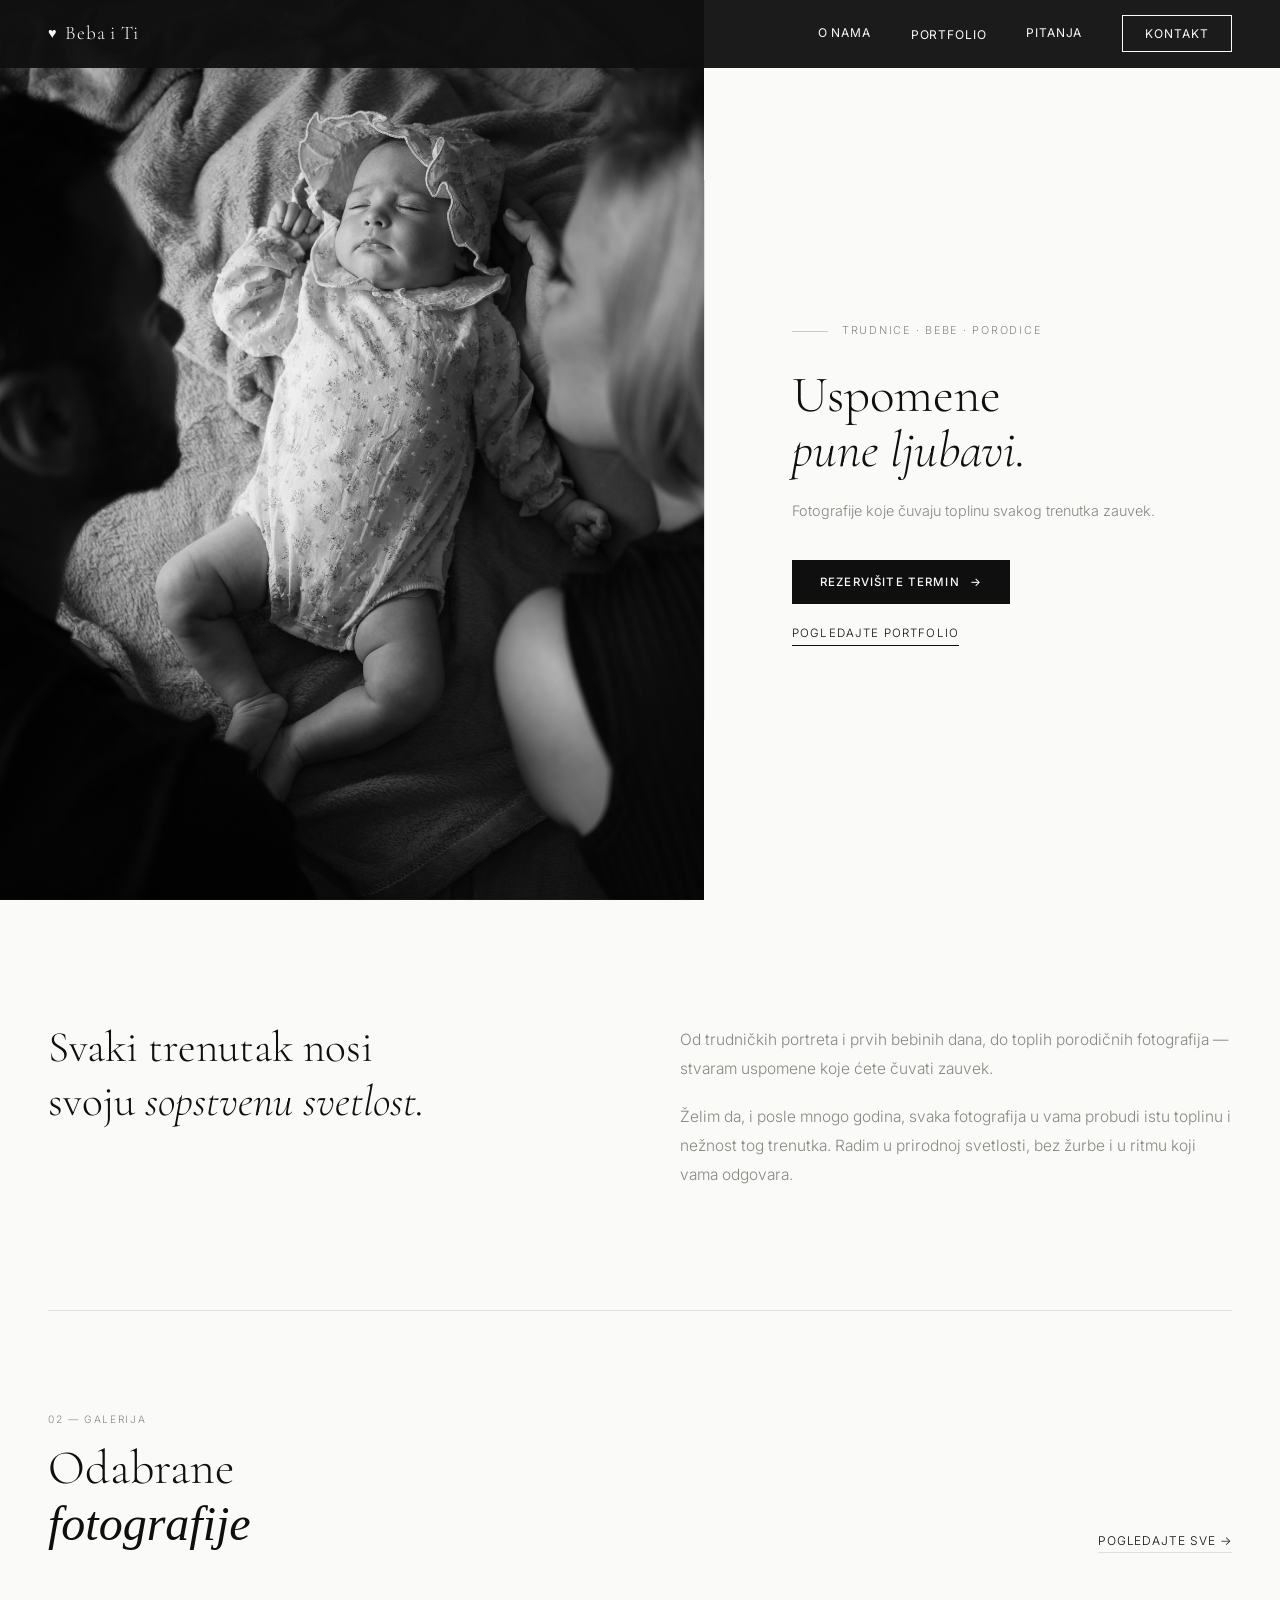
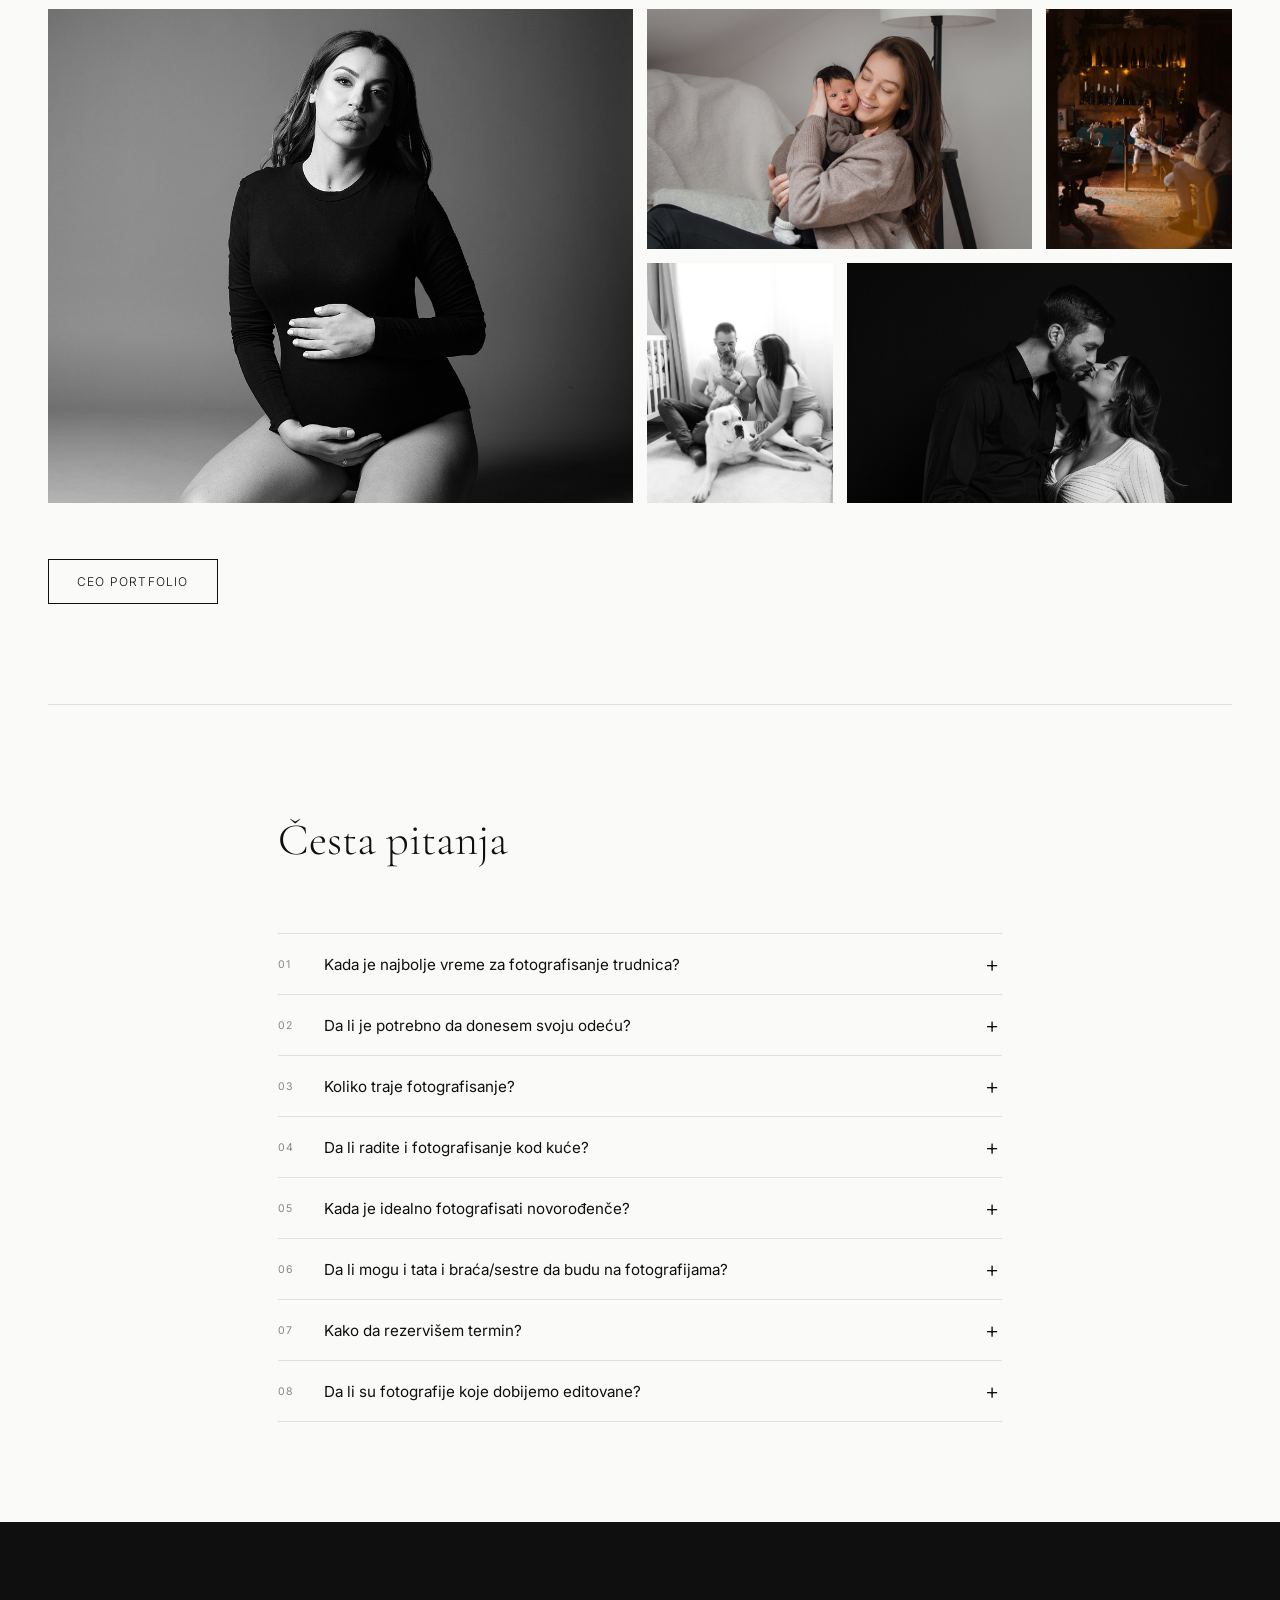
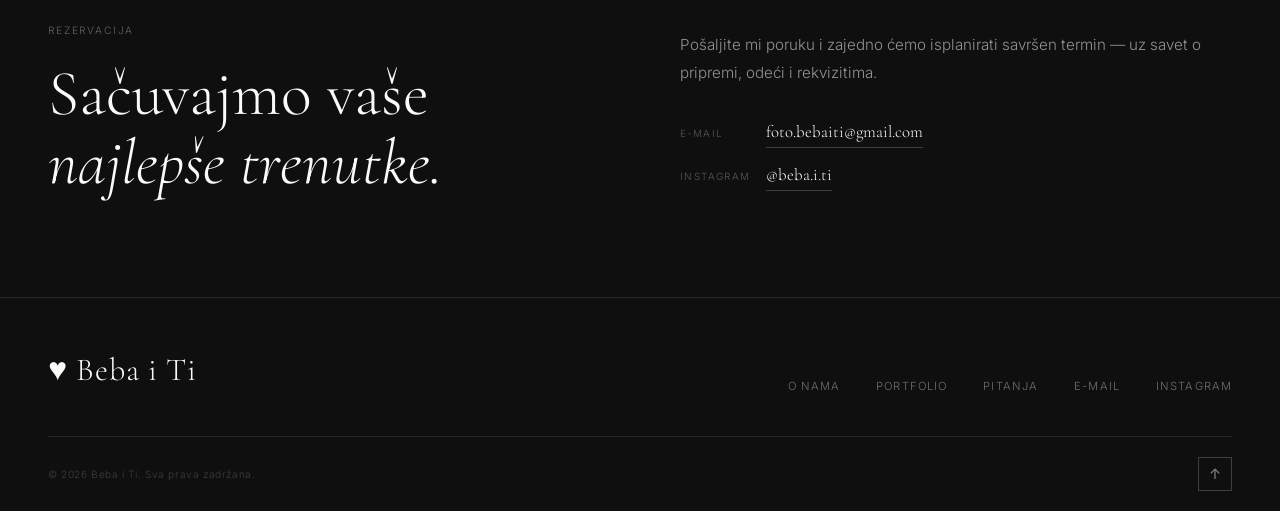
==== commit e58fe3cc: "Add hero landing image and redesign portfolio images layout" ====
--- a/index.html
+++ b/index.html
@@ -5,12 +5,9 @@
 <meta name="viewport" content="width=device-width, initial-scale=1.0">
 <title>Beba i Ti — Fotografisanje trudnica, beba i porodica</title>
 <meta name="description" content="Fotografisanje trudnica i beba u toploj, prirodnoj atmosferi. Sačuvajte najlepše trenutke kroz autentične i emotivne fotografije.">
-
-<!-- ── FAVICON ── -->
 <link rel="icon" href="favicon/favicon.ico">
 <link rel="icon" type="image/png" sizes="32x32" href="favicon/favicon-32x32.png">
 <link rel="icon" type="image/png" sizes="16x16" href="favicon/favicon-16x16.png">
-
 <link rel="stylesheet" href="css/style.css">
 </head>
 <body>
@@ -24,7 +21,7 @@
     </a>
 
     <nav class="main-nav">
-      <a href="#o-meni">O meni</a>
+      <a href="#o-meni">O Nama</a>
       <div class="nav-dropdown">
         <a href="portfolio.html">Portfolio</a>
         <div class="dropdown-menu">
@@ -52,7 +49,7 @@
 <!-- ── MOBILE NAV ── -->
 <div class="mobile-nav" id="mobileNav">
   <nav>
-    <a href="#o-meni">O meni</a>
+    <a href="#o-meni">O Nama</a>
     <a href="portfolio.html">Portfolio</a>
     <a href="portfolio.html#studio">Studio</a>
     <a href="portfolio.html#dom">U vašem domu</a>
@@ -67,26 +64,41 @@
 
 <main>
 
-  <!-- ── HERO ── -->
+  <!-- ── HERO (split: slika levo, tekst desno) ── -->
   <section class="hero" id="hero">
-    <div class="hero-content">
-      <div class="hero-eyebrow">
-        <div class="hero-eyebrow-line"></div>
-        <span class="hero-eyebrow-text">Trudnice · Bebe · Porodice</span>
-      </div>
-      <h1 class="hero-title">
-        Uspomene<br>
-        <em>pune ljubavi.</em>
-      </h1>
-      <p class="hero-tagline">Fotografije koje čuvaju toplinu svakog trenutka zauvek.</p>
-      <div class="hero-actions">
-        <a href="#kontakt" class="hero-cta">
-          Rezervišite termin
-          <span class="hero-cta-arrow">→</span>
-        </a>
-        <a href="portfolio.html" class="hero-cta-secondary">Pogledajte portfolio</a>
-      </div>
-    </div>
+
+    <!-- Leva strana: fotografija -->
+    <div class="hero-image-panel">
+      <img
+        src="U vašem domu - Beba i Ti/imgi_18_fotografisanjebeba14.jpg"
+        alt="Novorođenče sa roditeljima"
+        class="hero-photo"
+        loading="eager"
+      >
+    </div>
+
+    <!-- Desna strana: tekst -->
+    <div class="hero-text-panel">
+      <div class="hero-content">
+        <div class="hero-eyebrow">
+          <div class="hero-eyebrow-line"></div>
+          <span class="hero-eyebrow-text">Trudnice · Bebe · Porodice</span>
+        </div>
+        <h1 class="hero-title">
+          Uspomene<br>
+          <em>pune ljubavi.</em>
+        </h1>
+        <p class="hero-tagline">Fotografije koje čuvaju toplinu svakog trenutka zauvek.</p>
+        <div class="hero-actions">
+          <a href="#kontakt" class="hero-cta">
+            Rezervišite termin
+            <span class="hero-cta-arrow">→</span>
+          </a>
+          <a href="portfolio.html" class="hero-cta-secondary">Pogledajte portfolio</a>
+        </div>
+      </div>
+    </div>
+
   </section>
 
   <!-- ── ABOUT ── -->
@@ -303,7 +315,7 @@
         <a href="#hero" class="footer-logo">♥ Beba i Ti</a>
       </div>
       <nav class="footer-nav" aria-label="Footer navigacija">
-        <a href="#o-meni">O meni</a>
+        <a href="#o-meni">O Nama</a>
         <a href="portfolio.html">Portfolio</a>
         <a href="#pitanja">Pitanja</a>
         <a href="mailto:foto.bebaiti@gmail.com">E-mail</a>
--- a/css/style.css
+++ b/css/style.css
@@ -29,7 +29,7 @@
 button { font-family: inherit; background: none; border: none; cursor: pointer; color: inherit; padding: 0; }
 h1, h2, h3 { margin: 0; font-weight: 400; }
 
-/* ── SCROLLBAR (crna, sajt-wide) ── */
+/* ── SCROLLBAR ── */
 html { scrollbar-width: thin; scrollbar-color: var(--black) var(--off); }
 ::-webkit-scrollbar { width: 11px; height: 11px; }
 ::-webkit-scrollbar-track { background: var(--off); }
@@ -78,25 +78,14 @@
 .main-nav a.nav-cta::after { display: none; }
 .main-nav a.nav-cta:hover { background: currentColor; color: var(--black); }
 
-/*
-  ── NAV DROPDOWN (fixed) ──
-  Problem sa starom verzijom: meni je bio razmaknut od linka (top: calc(100% + 14px))
-  pa je taj razmak bio "mrtva zona" — kursor gubi hover pre nego što stigne do menija,
-  zato je meni delovao kao da se zatvara prebrzo / "ne moze da ga isprati".
-  Resenje:
-  1) meni se sada naslanja direktno na link (top: 100%, bez gap-a),
-     a vizuelni razmak se simulira sa transparentnim padding-top na samom meniju —
-     to produzuje hover hitbox umesto da ga prekida.
-  2) otvaranje je brzo (.18s), zatvaranje malo sporije (.45s, sa transition-delay)
-     tako da postoji "grace period" dok kursor prelazi u meni.
-*/
+/* ── NAV DROPDOWN ── */
 .nav-dropdown { position: relative; }
 .dropdown-menu {
   position: absolute;
   top: 100%;
   left: 50%;
   transform: translateX(-50%) translateY(4px);
-  padding-top: 16px; /* nevidljivi "mostic" koji produzuje hover oblast */
+  padding-top: 16px;
   width: max-content;
   min-width: 180px;
   opacity: 0;
@@ -133,17 +122,14 @@
 .menu-toggle svg { width: 24px; height: 24px; transition: transform .35s var(--ease); }
 .menu-toggle .menu-line { transition: stroke-dashoffset .35s var(--ease), transform .35s var(--ease), opacity .35s var(--ease); }
 
-/* Hamburger → X animacija */
 .menu-toggle[aria-expanded="true"] svg { transform: rotate(90deg); }
-.menu-toggle[aria-expanded="true"] .menu-line-1 { 
-  stroke-dasharray: 30; 
+.menu-toggle[aria-expanded="true"] .menu-line-1 {
+  stroke-dasharray: 30;
   stroke-dashoffset: 30;
   transform: translate(0, 6px) rotate(45deg);
 }
-.menu-toggle[aria-expanded="true"] .menu-line-2 { 
-  opacity: 0;
-}
-.menu-toggle[aria-expanded="true"] .menu-line-3 { 
+.menu-toggle[aria-expanded="true"] .menu-line-2 { opacity: 0; }
+.menu-toggle[aria-expanded="true"] .menu-line-3 {
   stroke-dasharray: 30;
   stroke-dashoffset: 30;
   transform: translate(0, -6px) rotate(-45deg);
@@ -168,36 +154,71 @@
 .mobile-nav-sub a { font-size: .74rem; letter-spacing: .08em; text-transform: uppercase; color: rgba(245,244,240,.4); transition: color .25s; }
 .mobile-nav-sub a:hover { color: rgba(245,244,240,.8); }
 
-/* ── HERO (minimalistički — crno-belo) ── */
+/* ═══════════════════════════════════════════
+   HERO — SPLIT LAYOUT (slika levo, tekst desno)
+   ═══════════════════════════════════════════ */
 .hero {
+  display: grid;
+  grid-template-columns: 55% 45%;
+  min-height: 100vh;
+  overflow: hidden;
+}
+
+/* Leva strana: fotografija */
+.hero-image-panel {
   position: relative;
-  min-height: 70vh;
-  display: flex; align-items: center; justify-content: center;
   overflow: hidden;
+}
+.hero-photo {
+  position: absolute;
+  inset: 0;
+  width: 100%;
+  height: 100%;
+  object-fit: cover;
+  object-position: center top;
+  /* Suptilan zoom-in na load */
+  transform: scale(1.04);
+  transition: transform 1.6s var(--ease);
+}
+.hero-photo.loaded,
+.hero-image-panel .hero-photo {
+  transform: scale(1);
+  animation: heroZoom 1.6s var(--ease) forwards;
+}
+@keyframes heroZoom {
+  from { transform: scale(1.04); }
+  to   { transform: scale(1); }
+}
+
+/* Desna strana: tekst */
+.hero-text-panel {
+  display: flex;
+  align-items: center;
+  justify-content: center;
+  padding: calc(var(--hh) + 60px) 64px 60px;
   background: var(--white);
-  border-bottom: 1px solid var(--line);
-}
-
-.hero-glow {
-  display: none;
-}
-
-.hero-grain {
-  display: none;
+  position: relative;
+}
+
+/* Tanka vertikalna linija između panela */
+.hero-text-panel::before {
+  content: '';
+  position: absolute;
+  left: 0; top: 20%; bottom: 20%;
+  width: 1px;
+  background: var(--line);
 }
 
 .hero-content {
-  position: relative; z-index: 2;
-  max-width: 680px;
-  padding: 40px 48px;
-  color: var(--black);
-  text-align: center;
+  max-width: 400px;
+  width: 100%;
 }
 
 .hero-eyebrow {
-  display: flex; align-items: center; justify-content: center; gap: 14px;
-  margin-bottom: 18px;
+  display: flex; align-items: center; gap: 14px;
+  margin-bottom: 28px;
   font-size: .68rem; letter-spacing: .16em; text-transform: uppercase;
+  color: var(--mid);
   opacity: 0; transform: translateY(12px);
   transition: opacity .8s var(--ease) .3s, transform .8s var(--ease) .3s;
 }
@@ -206,9 +227,10 @@
 
 .hero-title {
   font-family: var(--serif);
-  font-size: clamp(2.2rem, 5vw, 3.8rem);
-  font-weight: 300; line-height: 1.1;
-  margin-bottom: 12px;
+  font-size: clamp(2.6rem, 4vw, 4rem);
+  font-weight: 300; line-height: 1.08;
+  margin-bottom: 20px;
+  color: var(--black);
   opacity: 0; transform: translateY(18px);
   transition: opacity 1s var(--ease) .5s, transform 1s var(--ease) .5s;
 }
@@ -216,18 +238,18 @@
 .hero-title em { font-style: italic; display: block; }
 
 .hero-tagline {
-  font-size: .88rem;
+  font-size: .9rem;
   font-weight: 300;
-  line-height: 1.6;
+  line-height: 1.75;
   color: var(--mid);
-  margin: 0 0 24px;
+  margin: 0 0 36px;
   opacity: 0; transform: translateY(14px);
   transition: opacity .8s var(--ease) .65s, transform .8s var(--ease) .65s;
 }
 .hero-tagline.in { opacity: 1; transform: none; }
 
 .hero-actions {
-  display: flex; align-items: center; justify-content: center; gap: 16px; flex-wrap: wrap;
+  display: flex; align-items: center; flex-direction: row; gap: 20px; flex-wrap: wrap;
   opacity: 0; transform: translateY(14px);
   transition: opacity .8s var(--ease) .8s, transform .8s var(--ease) .8s;
 }
@@ -237,7 +259,7 @@
   display: inline-flex; align-items: center; gap: 10px;
   background: var(--black); color: var(--white);
   font-size: .72rem; font-weight: 500; letter-spacing: .1em; text-transform: uppercase;
-  padding: 12px 26px;
+  padding: 13px 28px;
   transition: background .3s, transform .2s;
 }
 .hero-cta:hover { background: var(--mid); transform: translateY(-1px); }
@@ -249,41 +271,7 @@
   color: var(--black); border-bottom: 1px solid var(--black); padding-bottom: 2px;
   transition: opacity .3s;
 }
-.hero-cta-secondary:hover { opacity: .6; }
-
-/* ── Scroll hint (chevron animacija) ── */
-.hero::after {
-  content: '';
-  position: absolute;
-  bottom: 24px;
-  left: 50%;
-  transform: translateX(-50%);
-  width: 32px;
-  height: 32px;
-  background: url('data:image/svg+xml;utf8,<svg xmlns="http://www.w3.org/2000/svg" viewBox="0 0 24 24" fill="none" stroke="black" stroke-width="1.5" stroke-linecap="round" stroke-linejoin="round"><polyline points="6 9 12 15 18 9"></polyline></svg>') no-repeat center;
-  background-size: 24px 24px;
-  opacity: .6;
-  z-index: 2;
-  animation: scrollChevron 2s ease-in-out infinite;
-}
-
-.hero::before {
-  display: none;
-}
-
-@keyframes scrollChevron {
-  0% { 
-    transform: translateX(-50%) translateY(0);
-    opacity: .6;
-  }
-  50% { 
-    opacity: .3;
-  }
-  100% { 
-    transform: translateX(-50%) translateY(12px);
-    opacity: 0;
-  }
-}
+.hero-cta-secondary:hover { opacity: .5; }
 
 /* ── REVEAL ── */
 .reveal { opacity: 0; transform: translateY(18px); transition: opacity .9s var(--ease), transform .9s var(--ease); }
@@ -301,7 +289,7 @@
 .divider { max-width: var(--max); margin: 0 auto; padding: 0 48px; }
 .divider::after { content: ''; display: block; height: 1px; background: var(--line); }
 
-/* ── PORTFOLIO PREVIEW / "ODABRANE FOTOGRAFIJE" ── */
+/* ── PORTFOLIO PREVIEW ── */
 .portfolio-preview { padding: 100px 0; overflow: hidden; }
 .portfolio-preview-head { max-width: var(--max); margin: 0 auto; padding: 0 48px; display: grid; grid-template-columns: auto 1fr auto; align-items: end; column-gap: 32px; margin-bottom: 56px; }
 .portfolio-preview-label { font-size: .64rem; letter-spacing: .16em; text-transform: uppercase; color: var(--mid); grid-row: 1; }
@@ -366,86 +354,74 @@
 .btn-outline { display: inline-flex; align-items: center; gap: 10px; font-size: .75rem; letter-spacing: .1em; text-transform: uppercase; border: 1px solid var(--black); padding: 12px 28px; transition: background .3s, color .3s; }
 .btn-outline:hover { background: var(--black); color: var(--white); }
 
-/* ── FAQ (minimalistički sa wow animacijom) ── */
+/* ── FAQ ── */
 .faq-section { max-width: 820px; margin: 0 auto; padding: 100px 48px; }
 .section-label { margin-bottom: 56px; }
 .section-label h2 { font-family: var(--serif); font-size: clamp(2rem, 4vw, 2.8rem); font-weight: 300; }
 .faq-list { border-top: 1px solid var(--line); }
 .faq-item { border-bottom: 1px solid var(--line); }
-.faq-btn { 
-  width: 100%; 
-  display: flex; 
-  align-items: center; 
-  gap: 20px; 
-  padding: 20px 0; 
-  text-align: left; 
+.faq-btn {
+  width: 100%;
+  display: flex;
+  align-items: center;
+  gap: 20px;
+  padding: 20px 0;
+  text-align: left;
   cursor: pointer;
   transition: opacity .3s;
 }
 .faq-btn:hover { opacity: .7; }
 .faq-n { font-size: .66rem; letter-spacing: .1em; color: var(--mid); flex-shrink: 0; width: 26px; }
 .faq-q { flex: 1; font-size: .95rem; font-weight: 400; }
-.faq-toggle { 
-  position: relative; 
-  width: 20px; 
-  height: 20px; 
+.faq-toggle {
+  position: relative;
+  width: 20px;
+  height: 20px;
   flex-shrink: 0;
   display: flex;
   align-items: center;
   justify-content: center;
 }
-.faq-toggle::before { 
-  content: '+'; 
-  font-size: 1.4rem; 
+.faq-toggle::before {
+  content: '+';
+  font-size: 1.4rem;
   line-height: 1;
   color: var(--black);
   font-weight: 300;
   transition: transform .35s var(--ease), opacity .35s var(--ease);
 }
-.faq-btn[aria-expanded="true"] .faq-toggle::before { 
+.faq-btn[aria-expanded="true"] .faq-toggle::before {
   transform: rotate(45deg) scale(1.1);
   opacity: .7;
 }
-
-.faq-body { 
-  max-height: 0; 
-  overflow: hidden; 
+.faq-body {
+  max-height: 0;
+  overflow: hidden;
   transition: max-height .5s var(--ease);
 }
-
-.faq-body p { 
-  padding: 0 0 20px 46px; 
-  margin: 0; 
-  color: var(--mid); 
-  font-size: .92rem; 
-  line-height: 1.85; 
+.faq-body p {
+  padding: 0 0 20px 46px;
+  margin: 0;
+  color: var(--mid);
+  font-size: .92rem;
+  line-height: 1.85;
   max-width: 560px;
-  /* Wow efekat - min animacija */
   animation: faqTextAppear .6s var(--ease) forwards;
 }
-
-/* Wow efekat - tekst se pojavljuje sa fade + slight slide */
 @keyframes faqTextAppear {
-  0% {
-    opacity: 0;
-    transform: translateY(-8px);
-  }
-  100% {
-    opacity: 1;
-    transform: translateY(0);
-  }
-}
-
-/* ── CONTACT (minimalistički crno-belo) ── */
+  0%   { opacity: 0; transform: translateY(-8px); }
+  100% { opacity: 1; transform: translateY(0); }
+}
+
+/* ── CONTACT ── */
 .contact-section {
   background: var(--black);
   color: var(--white);
 }
-
 .contact-head {
   max-width: var(--max);
   margin: 0 auto;
-  padding: 100px 48px 100px;
+  padding: 100px 48px;
   display: grid;
   grid-template-columns: 1fr 1fr;
   gap: 80px;
@@ -466,25 +442,15 @@
   line-height: 1.08;
 }
 .contact-head-left h2 em { font-style: italic; }
-.contact-head-right {
-  padding-bottom: 6px;
-}
+.contact-head-right { padding-bottom: 6px; }
 .contact-head-right p {
   color: rgba(255,255,255,.55);
   font-size: .95rem;
   line-height: 1.85;
   margin: 0 0 32px;
 }
-.contact-channels {
-  display: flex;
-  flex-direction: column;
-  gap: 14px;
-}
-.contact-channel {
-  display: flex;
-  align-items: baseline;
-  gap: 16px;
-}
+.contact-channels { display: flex; flex-direction: column; gap: 14px; }
+.contact-channel { display: flex; align-items: baseline; gap: 16px; }
 .contact-channel-label {
   font-size: .62rem;
   letter-spacing: .14em;
@@ -503,16 +469,9 @@
 }
 .contact-channel a:hover { border-color: rgba(255,255,255,.6); }
 
-/* ── FOOTER (minimalistički) ── */
-.site-footer {
-  background: var(--black);
-  border-top: 1px solid rgba(255,255,255,.1);
-}
-.footer-inner {
-  max-width: var(--max);
-  margin: 0 auto;
-  padding: 0 48px;
-}
+/* ── FOOTER ── */
+.site-footer { background: var(--black); border-top: 1px solid rgba(255,255,255,.1); }
+.footer-inner { max-width: var(--max); margin: 0 auto; padding: 0 48px; }
 .footer-top {
   display: flex;
   align-items: flex-end;
@@ -522,7 +481,6 @@
   gap: 40px;
   flex-wrap: wrap;
 }
-.footer-brand {}
 .footer-logo {
   font-family: var(--serif);
   font-size: 2rem;
@@ -533,18 +491,7 @@
   margin-bottom: 10px;
   line-height: 1;
 }
-.footer-tagline {
-  font-size: .66rem;
-  letter-spacing: .14em;
-  text-transform: uppercase;
-  color: rgba(255,255,255,.25);
-}
-.footer-nav {
-  display: flex;
-  gap: 36px;
-  flex-wrap: wrap;
-  align-items: center;
-}
+.footer-nav { display: flex; gap: 36px; flex-wrap: wrap; align-items: center; }
 .footer-nav a {
   font-size: .7rem;
   letter-spacing: .1em;
@@ -553,25 +500,13 @@
   transition: color .25s;
 }
 .footer-nav a:hover { color: var(--white); }
-.footer-bottom {
-  display: flex;
-  align-items: center;
-  justify-content: space-between;
-  padding: 20px 0;
-}
-.footer-copy {
-  font-size: .63rem;
-  color: rgba(255,255,255,.2);
-  margin: 0;
-  letter-spacing: .06em;
-}
+.footer-bottom { display: flex; align-items: center; justify-content: space-between; padding: 20px 0; }
+.footer-copy { font-size: .63rem; color: rgba(255,255,255,.2); margin: 0; letter-spacing: .06em; }
 .to-top {
   width: 34px; height: 34px;
   border: 1px solid rgba(255,255,255,.2);
   color: rgba(255,255,255,.5);
-  display: flex;
-  align-items: center;
-  justify-content: center;
+  display: flex; align-items: center; justify-content: center;
   font-size: .9rem;
   transition: border-color .3s, color .3s, transform .3s;
 }
@@ -593,9 +528,17 @@
 .lb-thumb { width: 44px; height: 44px; object-fit: cover; opacity: .35; cursor: pointer; transition: opacity .25s; flex-shrink: 0; }
 .lb-thumb.active, .lb-thumb:hover { opacity: 1; }
 
-/* ── PORTFOLIO PAGE ── */
+/* ═══════════════════════════════════════════
+   PORTFOLIO PAGE
+   ═══════════════════════════════════════════ */
 .portfolio-page { padding-top: var(--hh); }
-.portfolio-page-head { max-width: var(--max); margin: 0 auto; padding: 80px 48px 60px; display: grid; grid-template-columns: 1fr 1fr; gap: 60px; align-items: end; border-bottom: 1px solid var(--line); }
+.portfolio-page-head {
+  max-width: var(--max); margin: 0 auto;
+  padding: 80px 48px 60px;
+  display: grid; grid-template-columns: 1fr 1fr;
+  gap: 60px; align-items: end;
+  border-bottom: 1px solid var(--line);
+}
 .portfolio-page-head-left .label { display: block; font-size: .66rem; letter-spacing: .14em; text-transform: uppercase; color: var(--mid); margin-bottom: 16px; }
 .portfolio-page-head-left h1 { font-family: var(--serif); font-size: clamp(2.6rem, 5vw, 4rem); font-weight: 300; line-height: 1.1; }
 .portfolio-page-head-left h1 em { font-style: italic; }
@@ -610,20 +553,47 @@
 .gallery-section-head h2 { font-family: var(--serif); font-size: clamp(1.8rem, 3vw, 2.4rem); font-weight: 300; margin-bottom: 10px; }
 .gallery-section-head p { color: var(--mid); font-size: .92rem; max-width: 460px; line-height: 1.75; margin: 0; }
 
-.gallery-grid { display: grid; grid-template-columns: repeat(4, 1fr); gap: 10px; }
-.gallery-grid figure { margin: 0; position: relative; aspect-ratio: 4/5; overflow: hidden; background: var(--off); cursor: zoom-in; }
-.gallery-grid figure:nth-child(7n+3) { aspect-ratio: 3/4; }
-.gallery-grid figure:nth-child(9n+5) { grid-row: span 2; aspect-ratio: auto; }
+/* ─── UNIFORMNI GRID — sve slike iste veličine, fiksni aspect-ratio 4/5 ─── */
+.gallery-grid {
+  display: grid;
+  grid-template-columns: repeat(4, 1fr);
+  gap: 10px;
+}
+.gallery-grid figure {
+  margin: 0;
+  position: relative;
+  aspect-ratio: 4 / 5;    /* SVE slike isti odnos — bez izuzetaka */
+  overflow: hidden;
+  background: var(--off);
+  cursor: zoom-in;
+  /* Poništavamo sve nth-child iznimke koje su bile pre */
+  grid-row: auto;
+  grid-column: auto;
+}
+/* Eksplicitno poništiti sve stare nth-child span overrides */
+.gallery-grid figure:nth-child(n) {
+  grid-row: auto;
+  grid-column: auto;
+  aspect-ratio: 4 / 5;
+}
 .gallery-grid img { width: 100%; height: 100%; object-fit: cover; transition: transform .8s var(--ease); }
 .gallery-grid figure:hover img { transform: scale(1.04); }
 .fig-num { position: absolute; bottom: 8px; left: 8px; font-size: .58rem; letter-spacing: .1em; color: #F5F4F0; background: rgba(0,0,0,.45); padding: 3px 7px; opacity: 0; transition: opacity .25s; }
 .gallery-grid figure:hover .fig-num { opacity: 1; }
 
-/* ── RESPONSIVE ── */
+/* ════════════════════════════════════════════
+   RESPONSIVE — senior-level mobile-first polish
+   Breakpoints: 1024 · 860 · 600 · 400
+   ════════════════════════════════════════════ */
+
+/* ── Tablet landscape ── */
 @media (max-width: 1024px) {
   .gallery-grid { grid-template-columns: repeat(3, 1fr); }
 
-  .showcase-grid { grid-template-columns: repeat(4, 1fr); grid-template-rows: repeat(3, minmax(0, 200px)); }
+  .showcase-grid {
+    grid-template-columns: repeat(4, 1fr);
+    grid-template-rows: repeat(3, minmax(0, 200px));
+  }
   .showcase-feature { grid-column: 1 / 3; grid-row: 1 / 3; }
   .showcase-tile:nth-of-type(2) { grid-column: 3 / 5; grid-row: 1 / 2; }
   .showcase-tile:nth-of-type(3) { grid-column: 3 / 4; grid-row: 2 / 3; }
@@ -631,50 +601,212 @@
   .showcase-tile:nth-of-type(5) { grid-column: 1 / 5; grid-row: 3 / 4; }
 }
 
+/* ── Tablet portrait / large phone ── */
 @media (max-width: 860px) {
-  :root { --hh: 58px; }
-  .header-inner { padding: 0 22px; }
+  :root {
+    --hh: 56px;
+    --px: 20px; /* consistent horizontal padding token */
+  }
+
+  /* Header */
+  .header-inner { padding: 0 var(--px); }
   .main-nav { display: none; }
   .menu-toggle { display: flex; }
 
-  .hero-content { padding: 60px 22px; max-width: 100%; }
-
-  .about { grid-template-columns: 1fr; gap: 32px; padding: 80px 22px; }
-  .divider { padding: 0 22px; }
-
-  .portfolio-preview-head { padding: 0 22px; grid-template-columns: 1fr auto; column-gap: 16px; }
-  .portfolio-preview-head h2 { grid-column: 1 / 2; }
-  .see-all { grid-column: 2; }
-  .showcase-grid { padding: 0 22px; grid-template-columns: repeat(2, 1fr); grid-template-rows: none; gap: 8px; }
-  .showcase-feature { grid-column: 1 / 3; grid-row: auto; aspect-ratio: 4/3; }
+  /* ── Hero: slika gore, tekst ispod ── */
+  .hero {
+    grid-template-columns: 1fr;
+    grid-template-rows: 62vw auto;
+    min-height: auto;
+  }
+  .hero-image-panel {
+    position: relative;
+    height: 100%;
+  }
+  .hero-photo {
+    position: absolute; inset: 0;
+    width: 100%; height: 100%;
+    object-fit: cover;
+    object-position: center 20%;
+  }
+  .hero-text-panel {
+    padding: 44px var(--px) 52px;
+    justify-content: flex-start;
+  }
+  .hero-text-panel::before { display: none; }
+  .hero-content { max-width: 100%; }
+  .hero-title { font-size: clamp(2.2rem, 6vw, 2.8rem); }
+  /* Dugmad uvek u redu — nikad stack na tablet */
+  .hero-actions {
+    flex-direction: row;
+    flex-wrap: wrap;
+    gap: 14px;
+  }
+
+  /* About */
+  .about {
+    grid-template-columns: 1fr;
+    gap: 28px;
+    padding: 72px var(--px);
+  }
+  .about-quote { font-size: clamp(1.8rem, 5vw, 2.4rem); }
+
+  /* Divider */
+  .divider { padding: 0 var(--px); }
+
+  /* Portfolio preview */
+  .portfolio-preview { padding: 72px 0; }
+  .portfolio-preview-head {
+    padding: 0 var(--px);
+    grid-template-columns: 1fr auto;
+    column-gap: 12px;
+    margin-bottom: 36px;
+  }
+  .portfolio-preview-label { display: none; } /* premalo prostora na tablet */
+  .portfolio-preview-head h2 { grid-column: 1 / 2; grid-row: 1; margin-top: 0; }
+  .see-all { grid-column: 2; grid-row: 1; align-self: end; }
+
+  .showcase-grid {
+    padding: 0 var(--px);
+    grid-template-columns: repeat(2, 1fr);
+    grid-template-rows: none;
+    gap: 8px;
+  }
+  .showcase-feature {
+    grid-column: 1 / 3; grid-row: auto;
+    aspect-ratio: 16/9;
+  }
   .showcase-tile:nth-of-type(2),
   .showcase-tile:nth-of-type(3),
   .showcase-tile:nth-of-type(4),
-  .showcase-tile:nth-of-type(5) { grid-column: span 1; grid-row: auto; aspect-ratio: 3/4; }
+  .showcase-tile:nth-of-type(5) {
+    grid-column: span 1; grid-row: auto;
+    aspect-ratio: 4/5;
+  }
+  /* Na touchu caption uvek vidljiv */
   .showcase-caption { opacity: 1; transform: none; }
-  .showcase-tile::after { opacity: .55; }
-
-  .portfolio-preview-cta { padding: 0 22px; }
-  .faq-section { padding: 80px 22px; }
-  .faq-body p { padding-left: 0; }
-  .contact-head { grid-template-columns: 1fr; gap: 36px; padding: 72px 22px; }
-  .footer-inner { padding: 0 22px; }
-  .footer-top { flex-direction: column; align-items: flex-start; padding: 40px 0 28px; gap: 24px; }
-  .footer-nav { gap: 20px; }
-  .footer-bottom { flex-direction: column; align-items: flex-start; gap: 10px; }
-  .portfolio-page-head { grid-template-columns: 1fr; gap: 28px; padding: 48px 22px 36px; }
-  .gallery-section { padding: 56px 22px; }
-  .gallery-grid { grid-template-columns: repeat(2, 1fr); gap: 6px; }
-  .gallery-grid figure:nth-child(9n+5) { grid-row: span 1; aspect-ratio: 4/5; }
-}
-
-@media (max-width: 480px) {
-  .hero-title { font-size: 2.8rem; }
-  .hero-actions { flex-direction: column; align-items: center; }
-  .showcase-grid { grid-template-columns: 1fr; }
+  .showcase-tile::after { opacity: .5; }
+
+  .portfolio-preview-cta { padding: 0 var(--px); margin-top: 36px; }
+
+  /* FAQ */
+  .faq-section { padding: 72px var(--px); }
+  .faq-q { font-size: .88rem; }
+  .faq-body p { padding-left: 0; font-size: .88rem; }
+
+  /* Contact */
+  .contact-head {
+    grid-template-columns: 1fr;
+    gap: 32px;
+    padding: 64px var(--px);
+  }
+
+  /* Footer */
+  .footer-inner { padding: 0 var(--px); }
+  .footer-top {
+    flex-direction: column;
+    align-items: flex-start;
+    padding: 40px 0 28px;
+    gap: 28px;
+  }
+  .footer-nav { gap: 16px 28px; flex-wrap: wrap; }
+  .footer-bottom {
+    flex-direction: row;
+    justify-content: space-between;
+    align-items: center;
+    padding: 18px 0;
+  }
+
+  /* Portfolio page */
+  .portfolio-page-head {
+    grid-template-columns: 1fr;
+    gap: 24px;
+    padding: 44px var(--px) 32px;
+  }
+  .gallery-section { padding: 52px var(--px); }
+  .gallery-grid {
+    grid-template-columns: repeat(2, 1fr);
+    gap: 6px;
+  }
+  /* Fig-num uvek vidljiv na touch */
+  .fig-num { opacity: 1; }
+}
+
+/* ── Mobile ── */
+@media (max-width: 600px) {
+  :root { --px: 16px; }
+
+  /* Hero: viša slika na manjem ekranu */
+  .hero { grid-template-rows: 75vw auto; }
+  .hero-title { font-size: clamp(2rem, 8vw, 2.4rem); }
+  .hero-tagline { font-size: .84rem; margin-bottom: 28px; }
+  .hero-text-panel { padding: 36px var(--px) 48px; }
+
+  /* Hero dugmad — uvek u redu, nikad column */
+  .hero-actions {
+    flex-direction: row;
+    align-items: center;
+    flex-wrap: wrap;
+    gap: 12px;
+  }
+  .hero-cta {
+    padding: 13px 20px;
+    font-size: .7rem;
+    white-space: nowrap;
+  }
+  .hero-cta-secondary {
+    font-size: .7rem;
+    white-space: nowrap;
+  }
+
+  /* About */
+  .about { padding: 56px var(--px); gap: 20px; }
+
+  /* Showcase: 1 kolona na malom ekranu */
+  .showcase-grid {
+    grid-template-columns: 1fr;
+    gap: 6px;
+  }
   .showcase-feature { grid-column: 1; aspect-ratio: 4/5; }
   .showcase-tile:nth-of-type(2),
   .showcase-tile:nth-of-type(3),
   .showcase-tile:nth-of-type(4),
   .showcase-tile:nth-of-type(5) { grid-column: 1; aspect-ratio: 4/5; }
+
+  /* FAQ */
+  .faq-section { padding: 56px var(--px); }
+  .section-label { margin-bottom: 36px; }
+  .faq-btn { padding: 16px 0; gap: 12px; }
+  .faq-n { width: 20px; }
+
+  /* Contact */
+  .contact-head { padding: 56px var(--px); }
+  .contact-head-left h2 { font-size: clamp(2rem, 7vw, 2.8rem); }
+
+  /* Footer */
+  .footer-logo { font-size: 1.6rem; }
+  .footer-nav { gap: 12px 20px; }
+  .footer-bottom { flex-direction: column; align-items: flex-start; gap: 10px; }
+
+  /* Portfolio page */
+  .portfolio-page-head { padding: 36px var(--px) 28px; }
+  .gallery-section { padding: 40px var(--px); }
+  .gallery-grid { grid-template-columns: repeat(2, 1fr); gap: 4px; }
+
+  /* Lightbox dugmad veća na touchu */
+  .lightbox-prev, .lightbox-next {
+    width: 52px; height: 52px;
+    font-size: 2rem;
+  }
+  .lb-thumbs { gap: 4px; }
+  .lb-thumb { width: 40px; height: 40px; }
+}
+
+/* ── Mali mobiteli ── */
+@media (max-width: 400px) {
+  .hero { grid-template-rows: 85vw auto; }
+  .hero-title { font-size: 1.9rem; }
+  .gallery-grid { grid-template-columns: 1fr 1fr; gap: 3px; }
+  .portfolio-section-nav { gap: 6px; }
+  .section-pill { font-size: .64rem; padding: 6px 12px; }
 }
